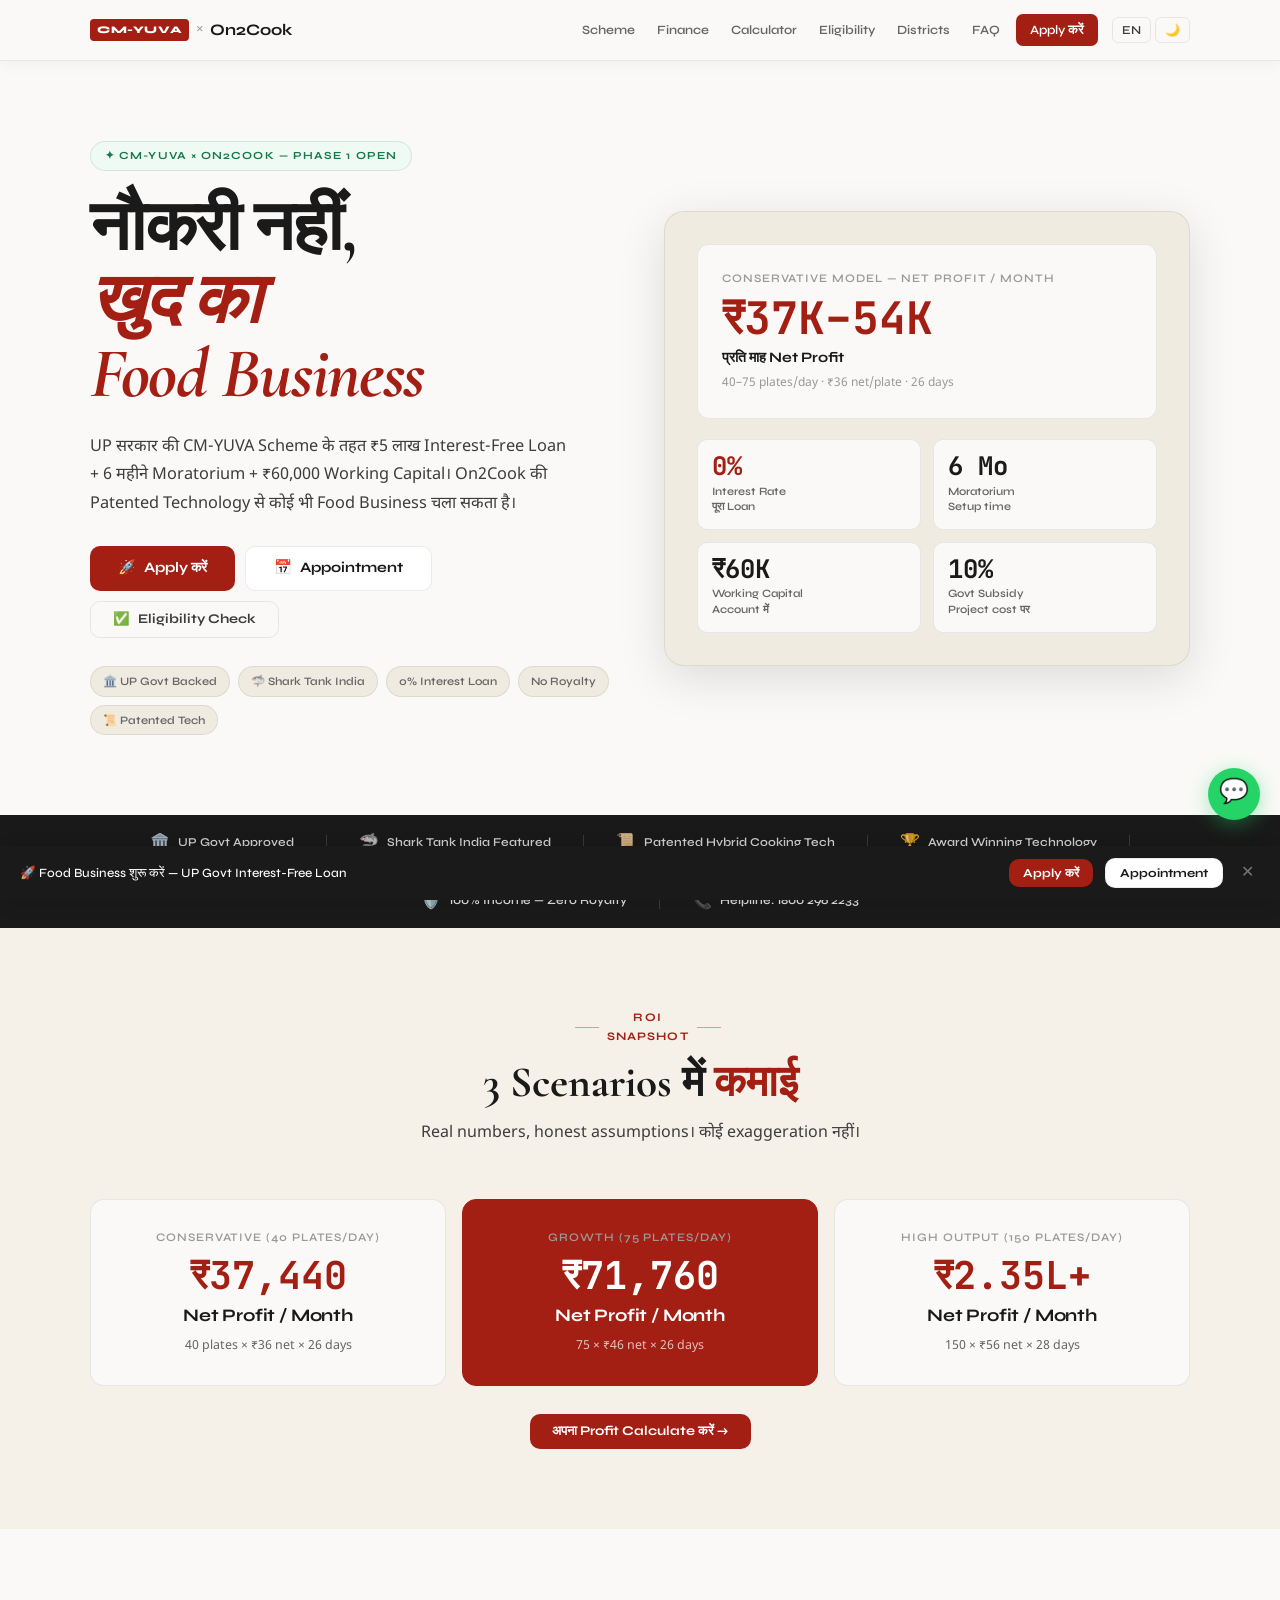
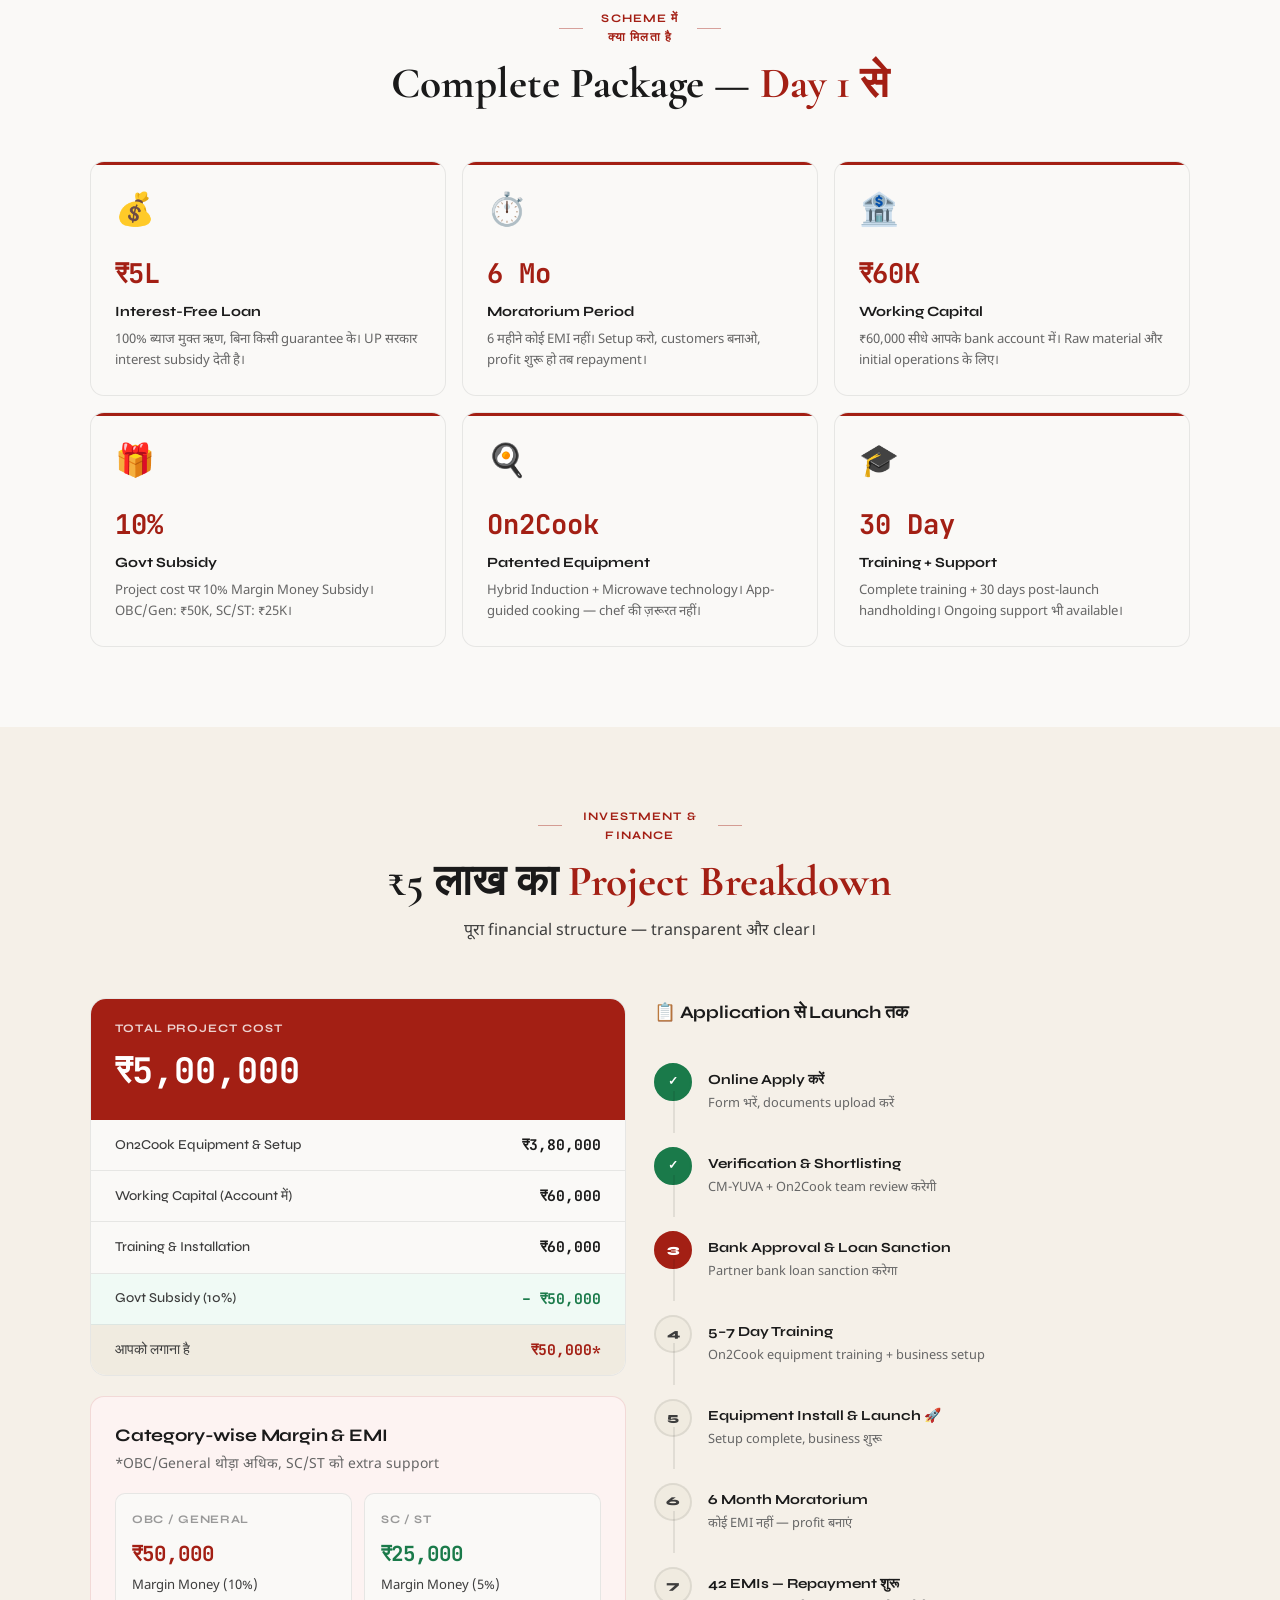
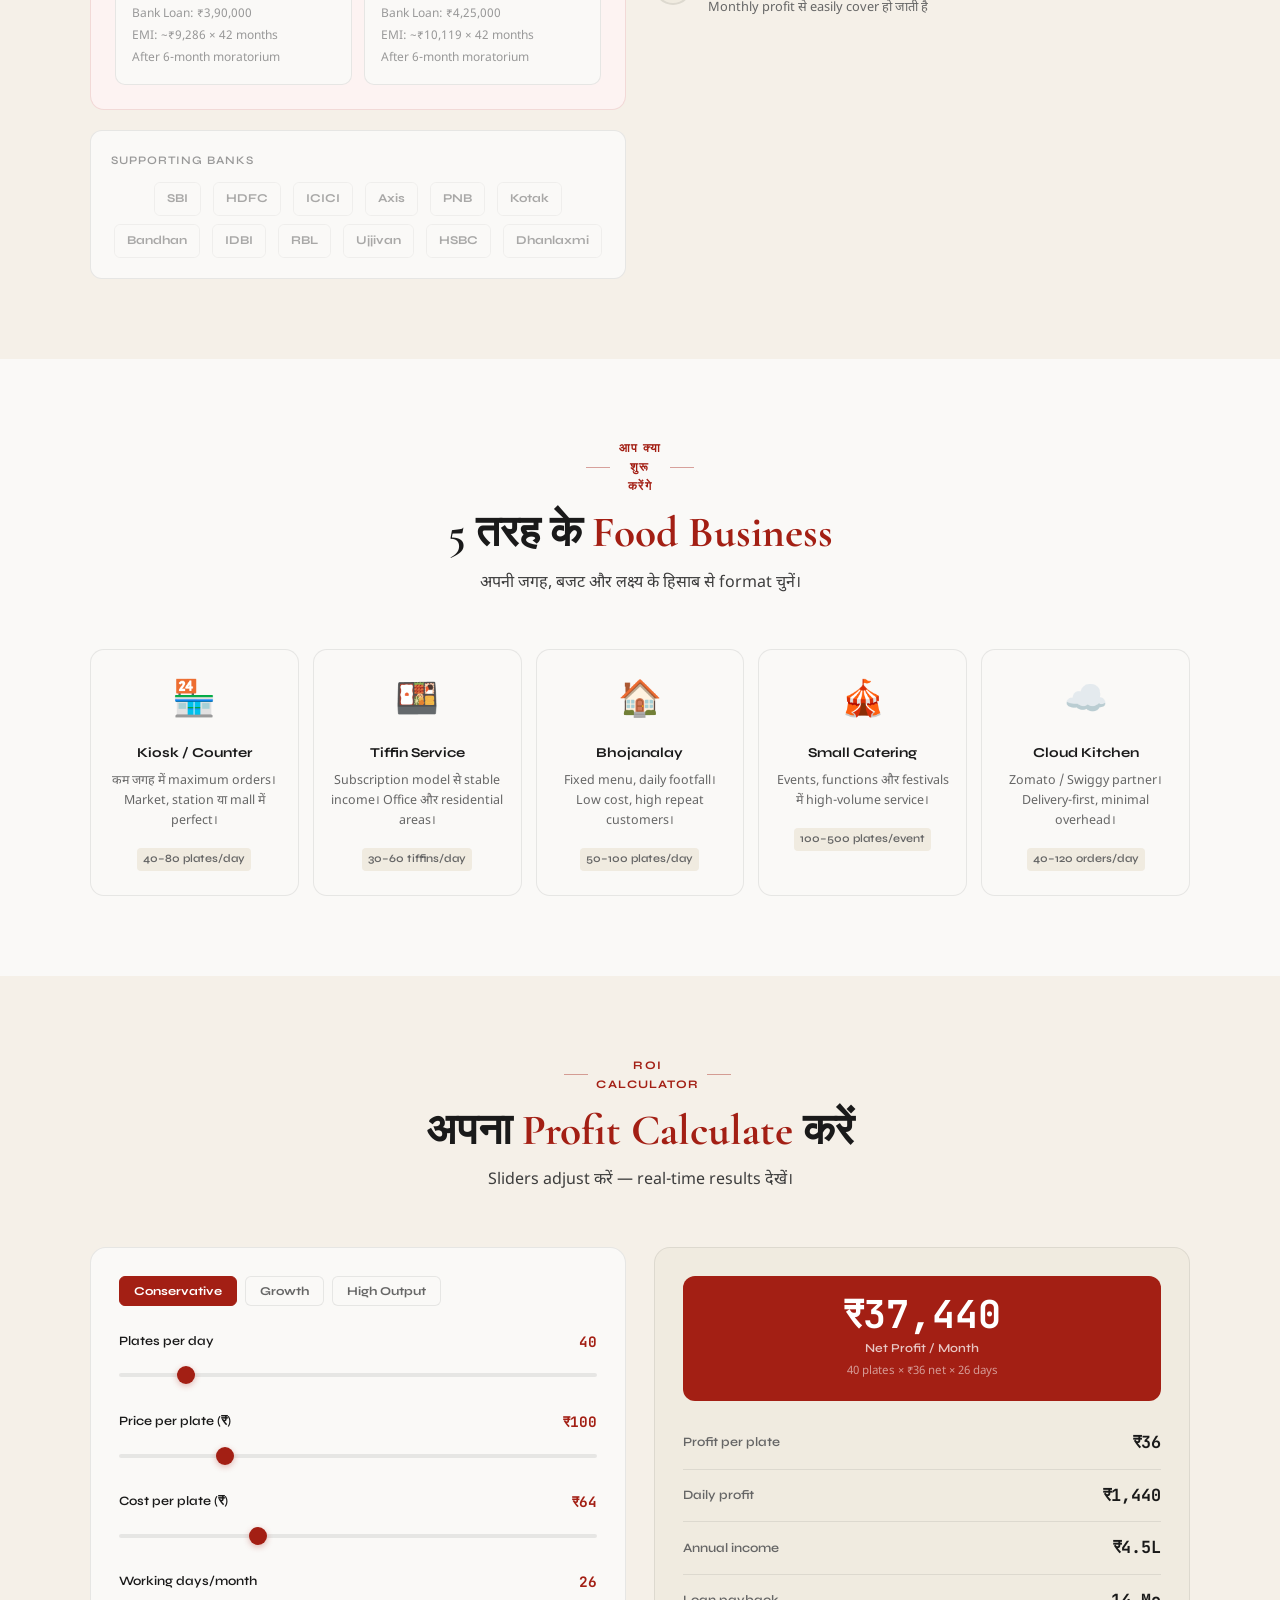
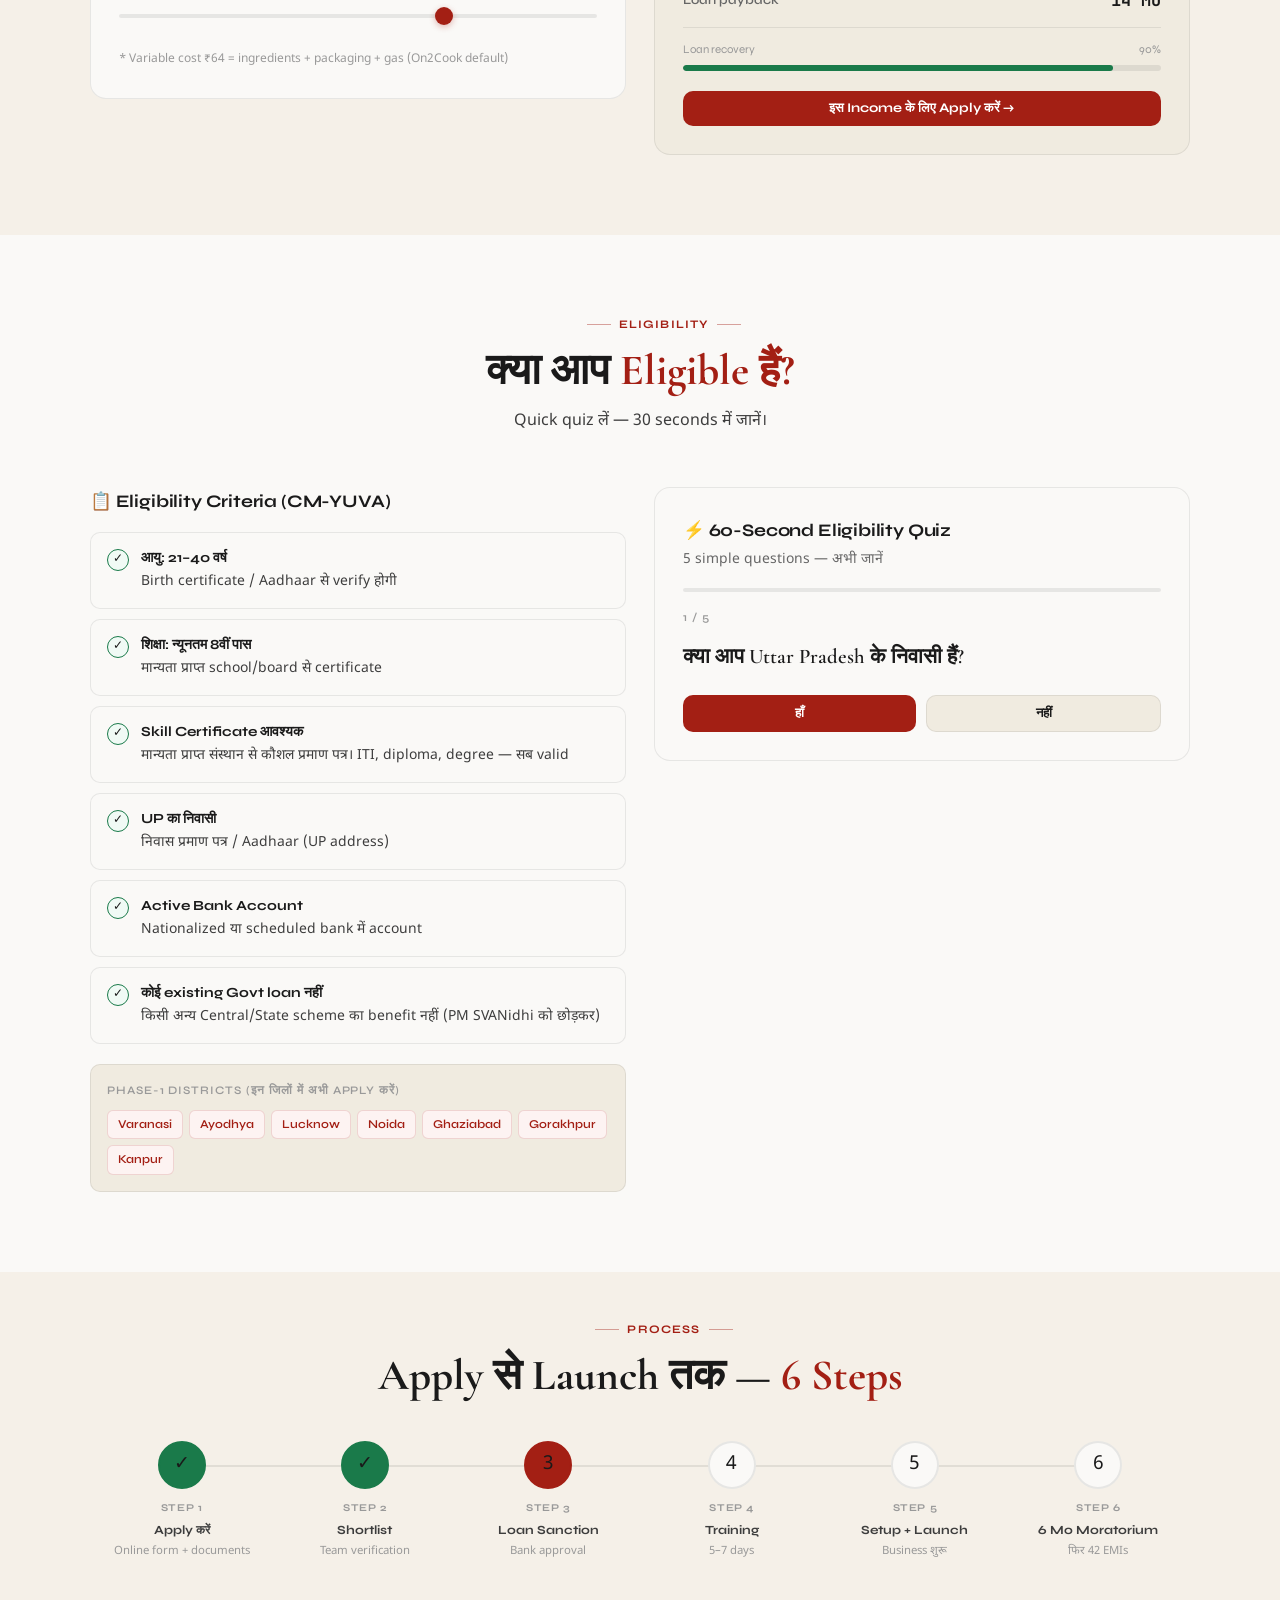
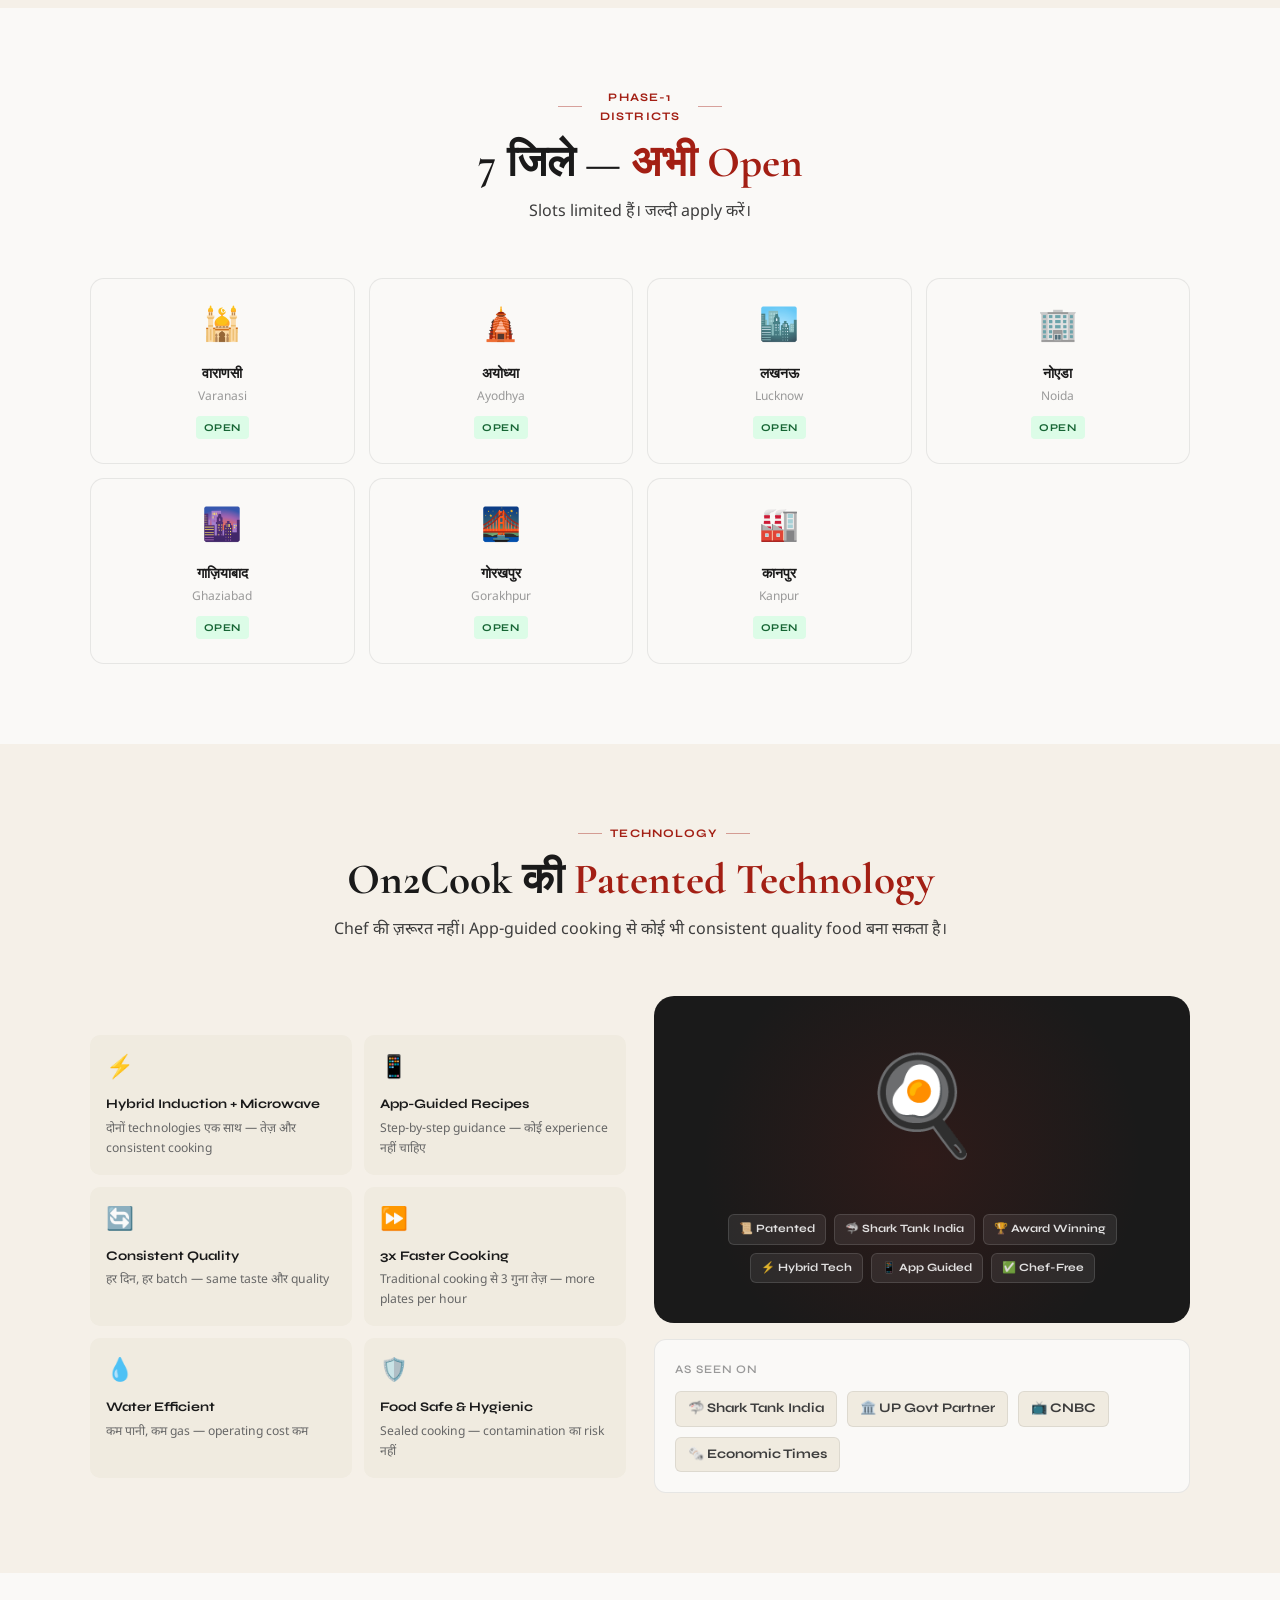
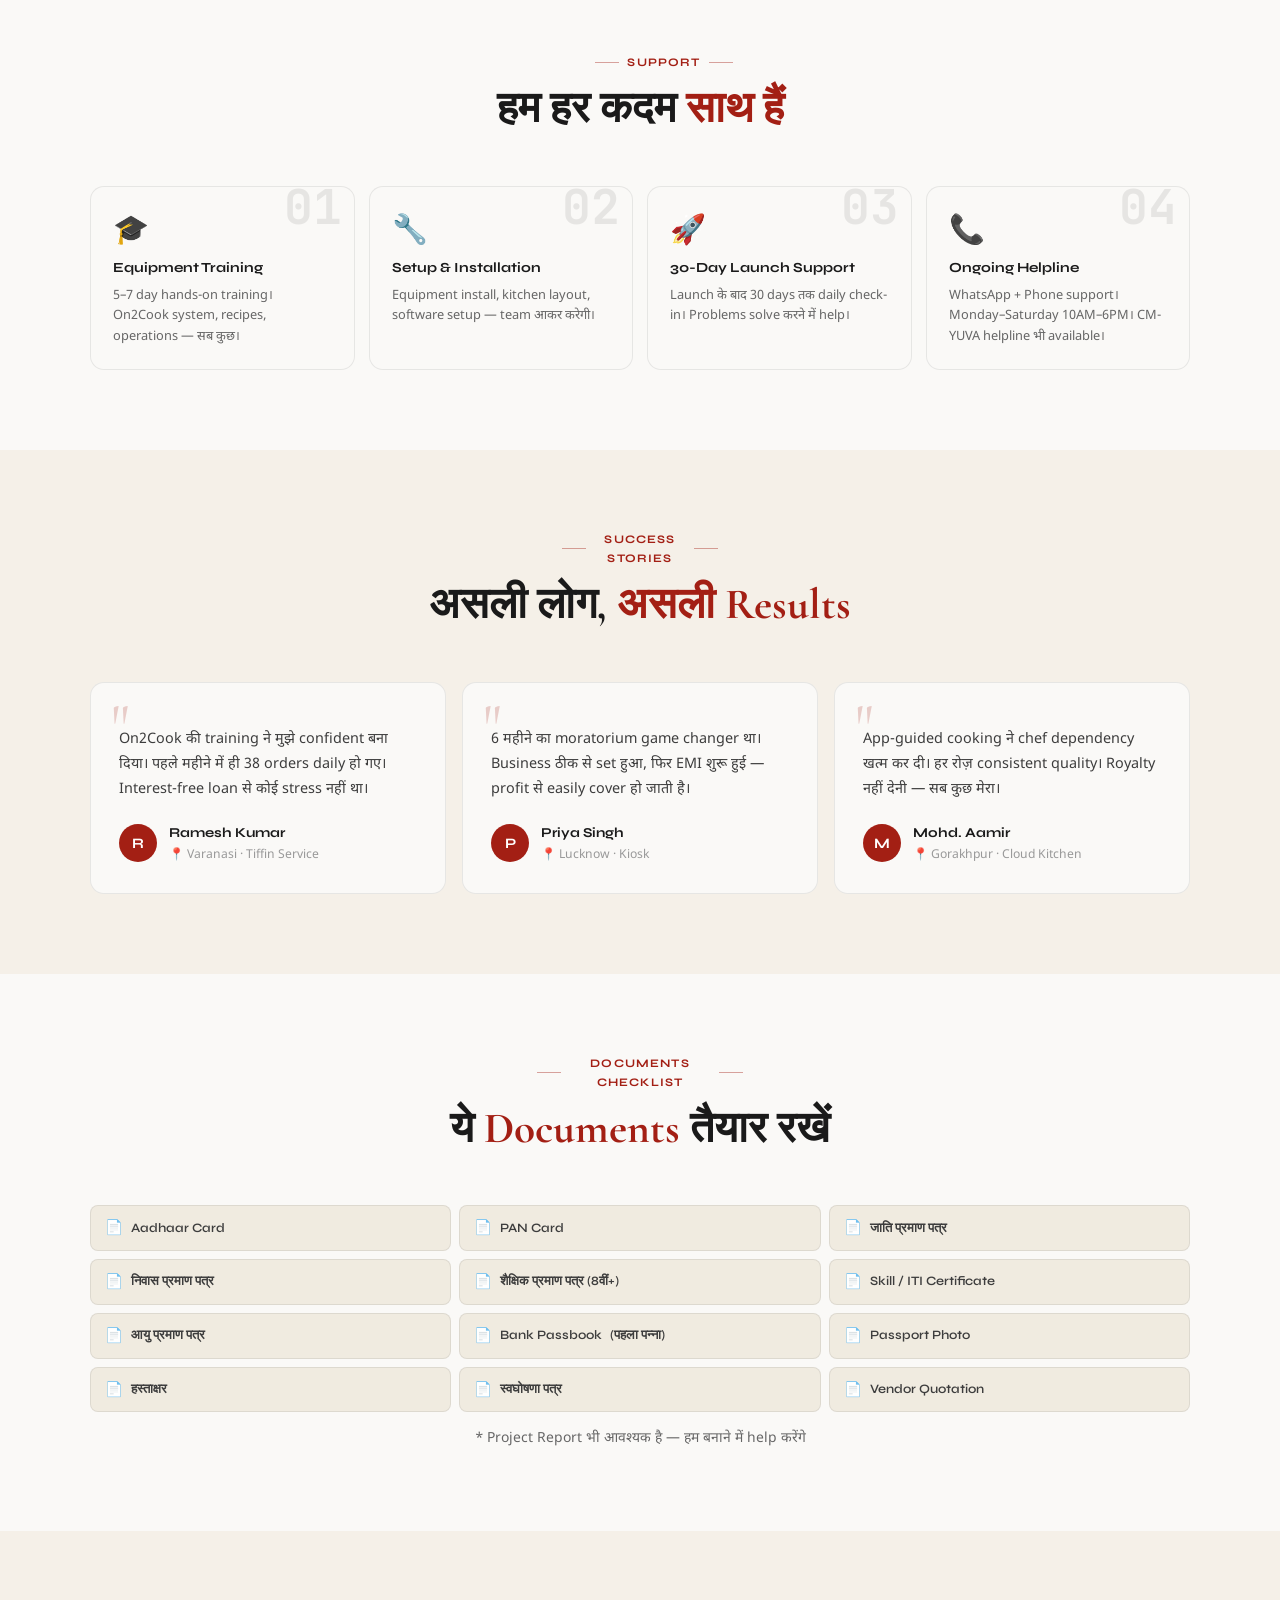
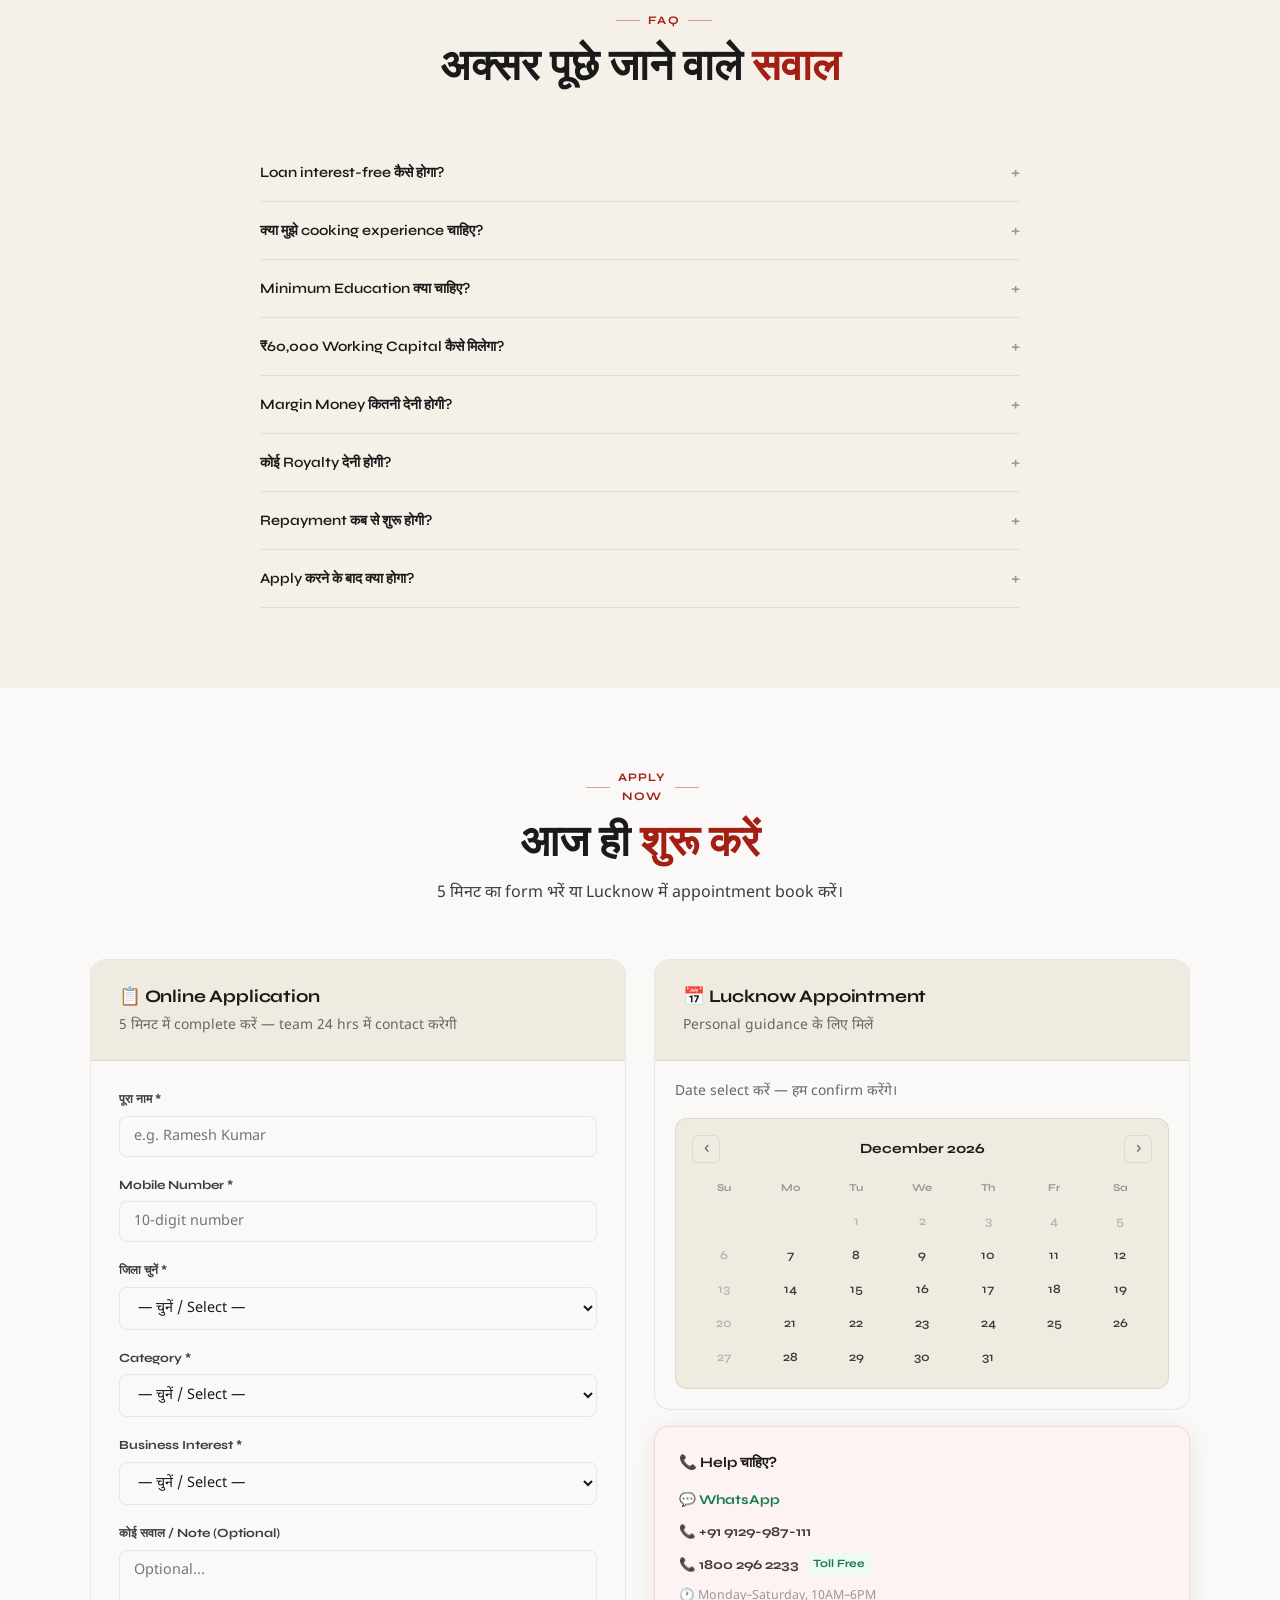
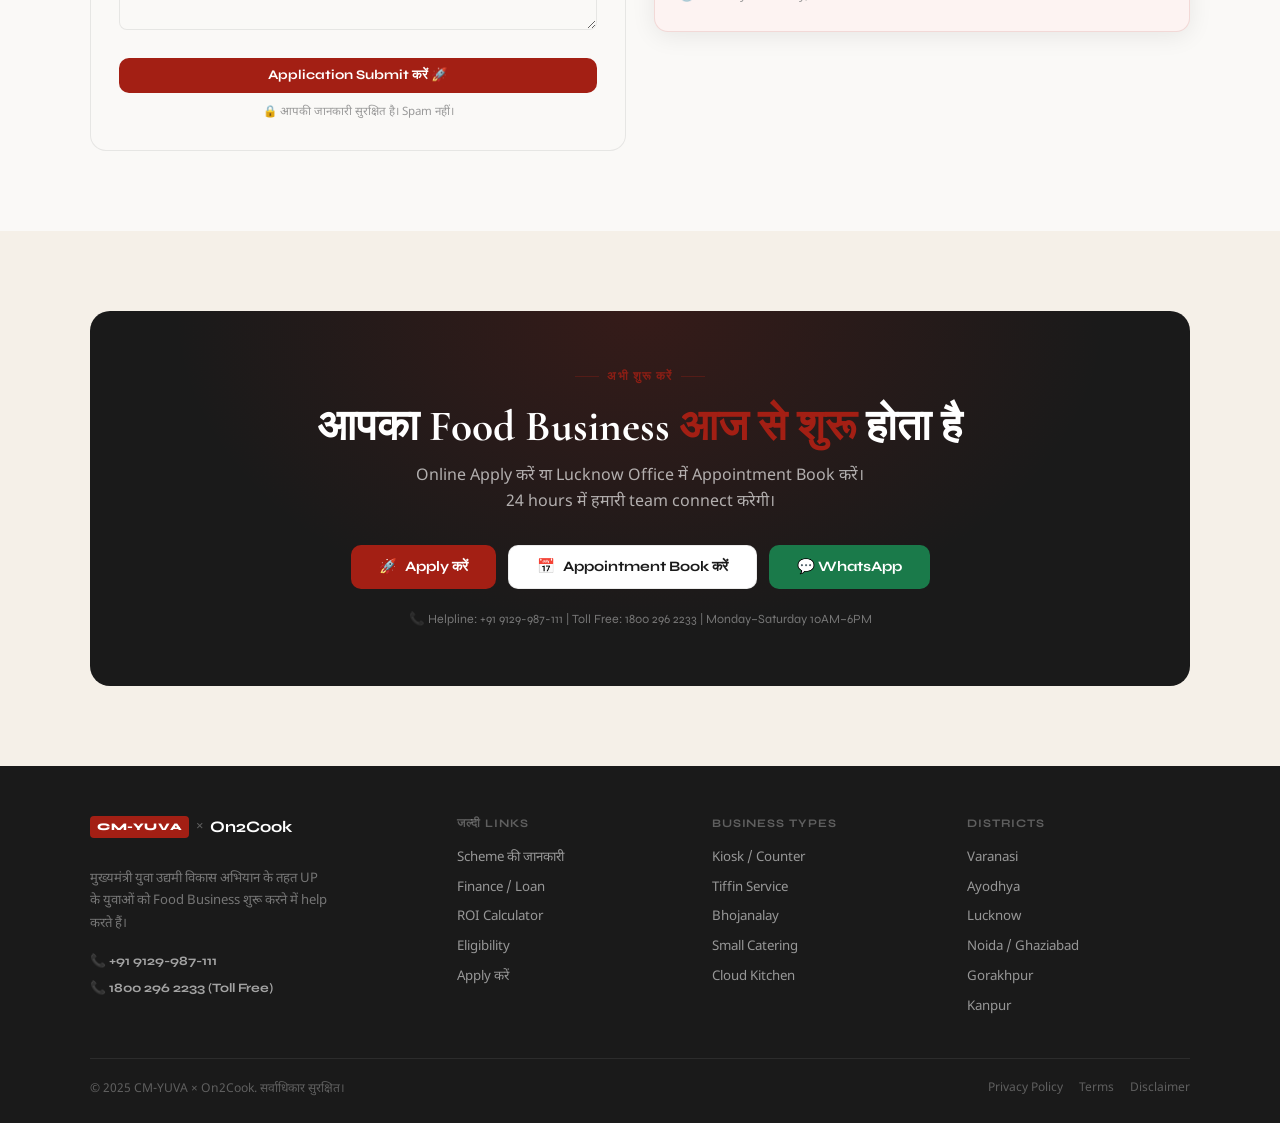
==== index.html @ 2e64c397 "Version 1" ====
<!DOCTYPE html>
<html lang="hi" data-theme="light" data-lang="hi">
<head>
<meta charset="UTF-8">
<meta name="viewport" content="width=device-width, initial-scale=1.0">
<meta name="description" content="CM-YUVA × On2Cook — UP सरकार की scheme के तहत Interest-Free Loan से Food Business शुरू करें। ₹5L setup, 6 महीने moratorium, ₹60,000 Working Capital।">
<meta property="og:title" content="CM-YUVA × On2Cook | अपना Food Business शुरू करें">
<title>CM-YUVA × On2Cook | अपना Food Business शुरू करें</title>
<link rel="icon" href="data:image/svg+xml,<svg xmlns='http://www.w3.org/2000/svg' viewBox='0 0 100 100'><text y='.9em' font-size='90'>🍽️</text></svg>">
<link rel="preconnect" href="https://fonts.googleapis.com">
<link rel="preconnect" href="https://fonts.gstatic.com" crossorigin>
<link href="https://fonts.googleapis.com/css2?family=Cormorant+Garamond:ital,wght@0,400;0,600;0,700;1,400&family=Syne:wght@400;600;700;800&family=Noto+Sans+Devanagari:wght@300;400;500;600;700&family=JetBrains+Mono:wght@400;700&display=swap" rel="stylesheet">
<style>
/* ── RESET & TOKENS ──────────────────────────────────── */
*,*::before,*::after{box-sizing:border-box;margin:0;padding:0}
html{scroll-behavior:smooth;font-size:16px}
:root{
  --red:#a31f14;--red-d:#7d1810;--red-t:#fdf3f2;
  --bg:#faf9f7;--surf:#f0ebe0;--cream:#f5f0e8;
  --ink90:#1a1a1a;--ink70:#3d3d3d;--ink50:#666;--ink30:#999;
  --rule:rgba(0,0,0,.08);--green:#1a7a4a;--green-t:#f0faf5;
  --gold:#b8860b;
  --fd:'Cormorant Garamond',serif;
  --fu:'Syne',sans-serif;
  --fb:'Noto Sans Devanagari',sans-serif;
  --fm:'JetBrains Mono',monospace;
  --wrap:1140px;--r:10px;
  --sh:0 4px 24px rgba(0,0,0,.08);
  --sh-lg:0 12px 48px rgba(0,0,0,.12);
}
[data-theme="dark"]{
  --bg:#111;--surf:#1c1c1c;--cream:#1a1918;
  --ink90:#f0ede8;--ink70:#c8c4bc;--ink50:#888;--ink30:#444;
  --rule:rgba(255,255,255,.08);--red-t:#200c0a;
}
body{font-family:var(--fb);background:var(--bg);color:var(--ink90);line-height:1.65;transition:background .25s,color .25s}
img{max-width:100%}
a{color:inherit;text-decoration:none}
button{cursor:pointer;font-family:inherit}

/* ── BILINGUAL ───────────────────────────────────────── */
[data-lang="hi"] .en{display:none!important}
[data-lang="en"] .hi{display:none!important}

/* ── LAYOUT ──────────────────────────────────────────── */
.wrap{max-width:var(--wrap);margin:0 auto;padding:0 20px}
.section{padding:80px 0}
.section-sm{padding:48px 0}
.section-intro{text-align:center;max-width:640px;margin:0 auto 52px;display:flex;flex-direction:column;align-items:center;gap:12px}

/* ── TYPOGRAPHY ──────────────────────────────────────── */
.t-display{font-family:var(--fd);font-size:clamp(2.6rem,6vw,5rem);line-height:1.05;font-weight:700;letter-spacing:-.02em}
.t-h1{font-family:var(--fd);font-size:clamp(2rem,4vw,3.4rem);line-height:1.1;font-weight:700}
.t-h2{font-family:var(--fd);font-size:clamp(1.7rem,3.5vw,2.7rem);line-height:1.15;font-weight:700}
.t-h3{font-family:var(--fu);font-size:1.1rem;font-weight:700;letter-spacing:-.01em}
.t-body{font-size:1rem;color:var(--ink70);line-height:1.7}
.t-small{font-size:.87rem;color:var(--ink50)}
.t-micro{font-family:var(--fu);font-size:.72rem;font-weight:600;letter-spacing:.08em;text-transform:uppercase;color:var(--ink30)}
.accent{color:var(--red)}
.eyebrow{font-family:var(--fu);font-size:.72rem;font-weight:700;letter-spacing:.1em;text-transform:uppercase;color:var(--red);display:flex;align-items:center;gap:8px}
.eyebrow::before,.eyebrow::after{content:'';flex:0 0 24px;height:1px;background:currentColor;opacity:.4}

/* ── BUTTONS ─────────────────────────────────────────── */
.btn{display:inline-flex;align-items:center;gap:8px;padding:11px 22px;border-radius:var(--r);font-family:var(--fu);font-size:.83rem;font-weight:700;border:none;transition:all .18s;white-space:nowrap;cursor:pointer;line-height:1}
.btn-primary{background:var(--red);color:#fff}
.btn-primary:hover{background:var(--red-d);transform:translateY(-1px);box-shadow:0 6px 20px rgba(163,31,20,.3)}
.btn-secondary{background:var(--surf);color:var(--ink90);border:1px solid var(--rule)}
.btn-secondary:hover{background:var(--cream);border-color:var(--ink30)}
.btn-ghost{background:transparent;color:var(--ink70);border:1px solid var(--rule)}
.btn-ghost:hover{background:var(--surf)}
.btn-white{background:#fff;color:var(--ink90);border:1px solid var(--rule)}
.btn-white:hover{background:var(--surf)}
.btn-green{background:var(--green);color:#fff}
.btn-green:hover{opacity:.9}
.btn-lg{padding:14px 28px;font-size:.9rem}
.btn-sm{padding:8px 14px;font-size:.76rem}
.spinner{width:16px;height:16px;border:2px solid rgba(255,255,255,.3);border-top-color:#fff;border-radius:50%;animation:spin .7s linear infinite;display:inline-block}
@keyframes spin{to{transform:rotate(360deg)}}

/* ── CARDS ───────────────────────────────────────────── */
.card{background:var(--bg);border:1px solid var(--rule);border-radius:14px;padding:24px;box-shadow:var(--sh)}
.card-sm{padding:16px 20px}

/* ── BADGE ───────────────────────────────────────────── */
.badge{font-family:var(--fu);font-size:.65rem;font-weight:700;letter-spacing:.06em;padding:3px 8px;border-radius:4px;text-transform:uppercase}
.badge-green{background:#dcfce7;color:#166534}
.badge-red{background:#fee2e2;color:#991b1b}
.badge-gold{background:#fef9c3;color:#854d0e}

/* ── REVEAL ANIMATIONS ───────────────────────────────── */
.reveal{opacity:0;transform:translateY(22px);transition:opacity .55s,transform .55s}
.reveal.in{opacity:1;transform:none}
.anim-up{animation:animUp .7s ease forwards}
.d2{animation-delay:.15s}
@keyframes animUp{from{opacity:0;transform:translateY(30px)}to{opacity:1;transform:none}}

/* ── NAV ─────────────────────────────────────────────── */
.navbar{position:sticky;top:0;z-index:200;background:var(--bg);border-bottom:1px solid var(--rule);box-shadow:0 1px 16px rgba(0,0,0,.06);transition:background .25s}
.nav-inner{display:flex;align-items:center;height:60px;gap:6px}
.nav-logo{display:flex;align-items:center;gap:7px;flex-shrink:0;text-decoration:none}
.logo-badge{background:var(--red);color:#fff;font-size:.63rem;font-weight:800;letter-spacing:.06em;padding:3px 7px;border-radius:4px;font-family:var(--fu)}
.logo-x{color:var(--ink30);font-size:.85rem}
.logo-brand{font-size:1rem;font-weight:700;color:var(--ink90);font-family:var(--fu)}
.nav-links{display:flex;align-items:center;gap:2px;margin-left:auto}
.nav-link{padding:6px 10px;border-radius:7px;font-size:.79rem;font-weight:600;color:var(--ink50);text-decoration:none;transition:all .15s;font-family:var(--fu);white-space:nowrap}
.nav-link:hover,.nav-link.active{background:var(--surf);color:var(--ink90)}
.nav-link.nav-cta{background:var(--red);color:#fff!important;padding:6px 14px;margin-left:4px}
.nav-link.nav-cta:hover{background:var(--red-d)}
.nav-controls{display:flex;align-items:center;gap:4px;margin-left:8px}
.nav-icon-btn{background:none;border:1px solid var(--rule);border-radius:6px;padding:5px 9px;font-size:.76rem;font-weight:600;color:var(--ink70);cursor:pointer;font-family:var(--fu);transition:all .15s}
.nav-icon-btn:hover{background:var(--surf)}
.nav-ham{display:none;flex-direction:column;justify-content:center;gap:5px;width:36px;height:36px;padding:6px;background:none;border:1px solid var(--rule);border-radius:6px}
.nav-ham span{display:block;height:2px;background:var(--ink70);border-radius:2px;transition:all .22s;transform-origin:center}
.nav-ham.open span:nth-child(1){transform:translateY(7px) rotate(45deg)}
.nav-ham.open span:nth-child(2){opacity:0;width:0}
.nav-ham.open span:nth-child(3){transform:translateY(-7px) rotate(-45deg)}
.mob-menu{display:none;overflow:hidden;max-height:0;transition:max-height .32s cubic-bezier(.4,0,.2,1);border-top:1px solid var(--rule);background:var(--bg)}
.mob-menu.open{max-height:700px}
.mob-inner{padding:10px 16px 20px;display:flex;flex-direction:column;gap:2px}
.mob-link{display:block;padding:11px 12px;border-radius:8px;font-size:.88rem;font-weight:600;color:var(--ink70);text-decoration:none;font-family:var(--fu);transition:all .15s}
.mob-link:hover,.mob-link.active{background:var(--surf);color:var(--ink90)}
.mob-link.nav-cta{background:var(--red);color:#fff!important;font-weight:700;text-align:center;margin-top:6px;border-radius:8px}
.mob-divider{height:1px;background:var(--rule);margin:10px 0}
.mob-meta{display:flex;gap:8px}
.mob-meta-btn{flex:1;padding:9px 8px;border:1px solid var(--rule);border-radius:8px;font-size:.76rem;font-weight:600;color:var(--ink60);background:none;cursor:pointer;font-family:var(--fu);transition:all .15s}
.mob-meta-btn:hover{background:var(--surf)}

/* ── HERO ─────────────────────────────────────────────── */
.hero-wrap{display:grid;grid-template-columns:1fr 1fr;gap:48px;align-items:center;padding:80px 0;max-width:var(--wrap);margin:0 auto;padding-left:20px;padding-right:20px}
.hero-live{font-family:var(--fu);font-size:.68rem;font-weight:700;letter-spacing:.1em;text-transform:uppercase;color:var(--green);background:var(--green-t);border:1px solid rgba(26,122,74,.15);border-radius:20px;padding:5px 14px;display:inline-block;margin-bottom:20px}
.hero-h{font-family:var(--fd);font-size:clamp(2.8rem,5.5vw,5rem);line-height:1.04;font-weight:700;letter-spacing:-.02em;margin-bottom:22px}
.hero-h em{font-style:italic;color:var(--red)}
.hero-p{font-size:1.02rem;color:var(--ink70);max-width:480px;margin-bottom:28px;line-height:1.75}
.hero-btns{display:flex;flex-wrap:wrap;gap:10px;margin-bottom:28px}
.hero-proofs{display:flex;flex-wrap:wrap;gap:8px}
.hero-proof-pill{font-family:var(--fu);font-size:.71rem;font-weight:600;color:var(--ink50);background:var(--surf);border:1px solid var(--rule);border-radius:20px;padding:5px 12px}
.stats-panel{background:var(--surf);border:1px solid var(--rule);border-radius:20px;padding:32px;box-shadow:var(--sh-lg)}
.stat-hero-main{background:var(--bg);border-radius:12px;padding:24px;margin-bottom:20px;border:1px solid var(--rule)}
.stat-big-num{font-family:var(--fm);font-size:2.8rem;font-weight:700;color:var(--red);line-height:1;margin-bottom:6px}
.stat-big-lbl{font-family:var(--fu);font-size:.9rem;font-weight:700;color:var(--ink90)}
.stat-big-sub{font-size:.75rem;color:var(--ink30);margin-top:4px}
.stats-mini-grid{display:grid;grid-template-columns:1fr 1fr;gap:12px}
.stat-mini{background:var(--bg);border:1px solid var(--rule);border-radius:10px;padding:14px}
.stat-mini-num{font-family:var(--fm);font-size:1.6rem;font-weight:700;color:var(--ink90);line-height:1;margin-bottom:4px}
.stat-mini-num.accent{color:var(--red)}
.stat-mini-lbl{font-family:var(--fu);font-size:.7rem;font-weight:600;color:var(--ink50);line-height:1.4}

/* ── PROOF BAR ───────────────────────────────────────── */
.proof-bar{background:var(--ink90);padding:14px 0;overflow:hidden}
.proof-bar-inner{display:flex;align-items:center;gap:32px;max-width:var(--wrap);margin:0 auto;padding:0 20px;flex-wrap:wrap;justify-content:center}
.proof-item{display:flex;align-items:center;gap:8px;font-family:var(--fu);font-size:.75rem;font-weight:600;color:rgba(255,255,255,.85);white-space:nowrap}
.proof-icon{font-size:1rem}
.proof-sep{width:1px;height:16px;background:rgba(255,255,255,.15)}

/* ── ROI SNAPSHOT ────────────────────────────────────── */
.roi-grid{display:grid;grid-template-columns:repeat(3,1fr);gap:16px}
.roi-col{background:var(--bg);border:1px solid var(--rule);border-radius:14px;padding:28px;text-align:center}
.roi-col.featured{background:var(--red);border-color:var(--red);color:#fff}
.roi-col.featured .roi-num,.roi-col.featured .t-h3{color:#fff}
.roi-col.featured .roi-sub{color:rgba(255,255,255,.7)}
.roi-num{font-family:var(--fm);font-size:2.4rem;font-weight:700;color:var(--ink90);margin:10px 0 6px;line-height:1}
.roi-num.accent{color:var(--red)}
.roi-sub{font-size:.78rem;color:var(--ink50);margin-top:6px}

/* ── WHAT YOU GET ────────────────────────────────────── */
.gets-grid{display:grid;grid-template-columns:repeat(3,1fr);gap:16px}
.get-card{background:var(--bg);border:1px solid var(--rule);border-radius:14px;padding:24px;position:relative;overflow:hidden}
.get-card::before{content:'';position:absolute;top:0;left:0;right:0;height:3px;background:var(--red)}
.get-icon{font-size:2rem;margin-bottom:12px;display:block}
.get-num{font-family:var(--fm);font-size:1.7rem;font-weight:700;color:var(--red);margin-bottom:4px}
.get-title{font-family:var(--fu);font-size:.88rem;font-weight:700;color:var(--ink90);margin-bottom:6px}
.get-desc{font-size:.82rem;color:var(--ink50);line-height:1.6}

/* ── FINANCE ─────────────────────────────────────────── */
.finance-grid{display:grid;grid-template-columns:1fr 1fr;gap:28px;align-items:start}
.finance-breakdown{background:var(--bg);border:1px solid var(--rule);border-radius:16px;overflow:hidden}
.fb-head{background:var(--red);color:#fff;padding:20px 24px}
.fb-head-title{font-family:var(--fu);font-size:.72rem;font-weight:700;letter-spacing:.08em;text-transform:uppercase;opacity:.8;margin-bottom:4px}
.fb-head-num{font-family:var(--fm);font-size:2.2rem;font-weight:700}
.fb-row{display:flex;align-items:center;justify-content:space-between;padding:13px 24px;border-bottom:1px solid var(--rule);gap:12px}
.fb-row:last-child{border-bottom:none}
.fb-row.highlight{background:var(--green-t)}
.fb-row.total{background:var(--surf);font-weight:700}
.fb-label{font-size:.85rem;color:var(--ink70);font-family:var(--fu);font-weight:500}
.fb-val{font-family:var(--fm);font-size:.92rem;font-weight:700;color:var(--ink90)}
.fb-val.green{color:var(--green)}
.fb-val.red{color:var(--red)}
.loan-cards{display:flex;flex-direction:column;gap:14px}
.loan-card{background:var(--bg);border:1px solid var(--rule);border-radius:12px;padding:20px}
.loan-card-title{font-family:var(--fu);font-size:.76rem;font-weight:700;letter-spacing:.06em;text-transform:uppercase;color:var(--ink30);margin-bottom:12px}
.loan-row{display:flex;justify-content:space-between;align-items:center;padding:8px 0;border-bottom:1px solid var(--rule);font-size:.85rem}
.loan-row:last-child{border-bottom:none}
.loan-row span:last-child{font-family:var(--fm);font-weight:700}
.timeline-steps{display:flex;flex-direction:column;gap:0}
.tl-step{display:flex;gap:16px;padding:16px 0;position:relative}
.tl-step:not(:last-child)::before{content:'';position:absolute;left:19px;top:44px;bottom:-2px;width:2px;background:var(--rule)}
.tl-dot{width:38px;height:38px;border-radius:50%;background:var(--surf);border:2px solid var(--rule);display:flex;align-items:center;justify-content:center;font-family:var(--fu);font-size:.75rem;font-weight:800;color:var(--ink70);flex-shrink:0}
.tl-dot.active{background:var(--red);border-color:var(--red);color:#fff}
.tl-dot.done{background:var(--green);border-color:var(--green);color:#fff}
.tl-body{padding-top:6px}
.tl-title{font-family:var(--fu);font-size:.87rem;font-weight:700;color:var(--ink90);margin-bottom:2px}
.tl-desc{font-size:.8rem;color:var(--ink50)}

/* ── EMI ESTIMATOR ───────────────────────────────────── */
.emi-box{background:var(--red-t);border:1px solid rgba(163,31,20,.12);border-radius:14px;padding:24px}
.emi-cats{display:grid;grid-template-columns:1fr 1fr;gap:12px;margin-top:16px}
.emi-cat{background:var(--bg);border:1px solid var(--rule);border-radius:10px;padding:16px}
.emi-cat-title{font-family:var(--fu);font-size:.72rem;font-weight:700;text-transform:uppercase;letter-spacing:.06em;color:var(--ink30);margin-bottom:8px}
.emi-cat-margin{font-family:var(--fm);font-size:1.3rem;font-weight:700;color:var(--red)}
.emi-cat-emi{font-size:.82rem;color:var(--ink70);margin-top:4px}
.emi-cat-note{font-size:.75rem;color:var(--ink30);margin-top:2px}

/* ── BUSINESS TYPES ──────────────────────────────────── */
.biz-grid{display:grid;grid-template-columns:repeat(5,1fr);gap:14px}
.biz-card{background:var(--bg);border:1px solid var(--rule);border-radius:14px;padding:22px 16px;text-align:center;transition:all .2s;cursor:pointer;display:block}
.biz-card:hover{border-color:var(--red);transform:translateY(-4px);box-shadow:0 12px 32px rgba(163,31,20,.12)}
.biz-icon{font-size:2.2rem;display:block;margin-bottom:12px}
.biz-name{font-family:var(--fu);font-size:.85rem;font-weight:700;color:var(--ink90);margin-bottom:8px}
.biz-desc{font-size:.78rem;color:var(--ink50);line-height:1.6;margin-bottom:10px}
.biz-cta{font-family:var(--fu);font-size:.73rem;font-weight:700;color:var(--red)}
.biz-tag{font-size:.7rem;font-family:var(--fu);font-weight:600;background:var(--surf);border-radius:4px;padding:2px 6px;color:var(--ink50);margin-top:6px;display:inline-block}

/* ── CALCULATOR ──────────────────────────────────────── */
.calc-wrap{display:grid;grid-template-columns:1fr 1fr;gap:28px;align-items:start}
.calc-inputs{background:var(--bg);border:1px solid var(--rule);border-radius:16px;padding:28px}
.calc-results{background:var(--surf);border:1px solid var(--rule);border-radius:16px;padding:28px;position:sticky;top:80px}
.calc-tabs{display:flex;gap:8px;margin-bottom:24px;flex-wrap:wrap}
.calc-tab{font-family:var(--fu);font-size:.75rem;font-weight:700;padding:7px 14px;border-radius:6px;border:1px solid var(--rule);background:var(--bg);color:var(--ink50);cursor:pointer;transition:all .15s}
.calc-tab.on{background:var(--red);border-color:var(--red);color:#fff}
.slider-group{margin-bottom:22px}
.slider-label{display:flex;justify-content:space-between;align-items:center;margin-bottom:8px;font-family:var(--fu);font-size:.8rem;font-weight:600}
.slider-val{font-family:var(--fm);font-weight:700;color:var(--red);font-size:.9rem}
input[type=range]{width:100%;height:4px;border-radius:4px;background:var(--rule);appearance:none;cursor:pointer}
input[type=range]::-webkit-slider-thumb{appearance:none;width:18px;height:18px;border-radius:50%;background:var(--red);box-shadow:0 2px 6px rgba(163,31,20,.3)}
.result-row{display:flex;justify-content:space-between;align-items:center;padding:12px 0;border-bottom:1px solid var(--rule)}
.result-row:last-child{border-bottom:none}
.result-label{font-family:var(--fu);font-size:.8rem;font-weight:600;color:var(--ink50)}
.result-val{font-family:var(--fm);font-size:1.05rem;font-weight:700;color:var(--ink90)}
.result-main{background:var(--red);border-radius:12px;padding:20px;text-align:center;margin-bottom:16px}
.result-main-val{font-family:var(--fm);font-size:2.4rem;font-weight:700;color:#fff;line-height:1}
.result-main-lbl{font-family:var(--fu);font-size:.76rem;font-weight:600;color:rgba(255,255,255,.75);margin-top:4px}
.result-sub{font-size:.72rem;color:rgba(255,255,255,.55);margin-top:4px}
.payback-bar{background:var(--rule);border-radius:4px;height:6px;margin-top:6px;overflow:hidden}
.payback-fill{height:100%;background:var(--green);border-radius:4px;transition:width .4s}

/* ── ELIGIBILITY / QUIZ ──────────────────────────────── */
.elig-grid{display:grid;grid-template-columns:1fr 1fr;gap:28px;align-items:start}
.elig-list{display:flex;flex-direction:column;gap:10px}
.elig-item{display:flex;align-items:flex-start;gap:12px;padding:14px 16px;background:var(--bg);border:1px solid var(--rule);border-radius:10px}
.elig-check{width:22px;height:22px;border-radius:50%;background:var(--green-t);border:1.5px solid var(--green);display:flex;align-items:center;justify-content:center;font-size:.75rem;flex-shrink:0;margin-top:2px}
.elig-text{font-size:.87rem;color:var(--ink70)}
.elig-text strong{color:var(--ink90);font-family:var(--fu)}
.quiz-box{background:var(--bg);border:1px solid var(--rule);border-radius:16px;padding:28px}
.quiz-progress{background:var(--rule);border-radius:4px;height:4px;margin-bottom:16px;overflow:hidden}
.quiz-bar{height:100%;background:var(--red);border-radius:4px;transition:width .35s}
.quiz-q{font-family:var(--fd);font-size:1.3rem;font-weight:600;line-height:1.35;margin:16px 0 24px}
.quiz-btns{display:flex;gap:10px}
.quiz-result-icon{font-size:3rem;text-align:center;margin-bottom:12px}
.quiz-result-title{font-family:var(--fd);font-size:1.6rem;font-weight:700;text-align:center}

/* ── DISTRICTS ───────────────────────────────────────── */
.dist-grid{display:grid;grid-template-columns:repeat(4,1fr);gap:14px}
.dist-card{background:var(--bg);border:1px solid var(--rule);border-radius:14px;padding:22px 16px;text-align:center;transition:all .2s;cursor:pointer;display:block}
.dist-card:hover{border-color:var(--red);transform:translateY(-3px);box-shadow:var(--sh-lg)}
.dist-icon{font-size:2rem;margin-bottom:8px;display:block}
.dist-name{font-family:var(--fu);font-size:.9rem;font-weight:700;color:var(--ink90)}
.dist-sub{font-size:.75rem;color:var(--ink30);margin-top:2px}
.dist-card .badge{margin-top:8px;display:inline-block}

/* ── STORIES ─────────────────────────────────────────── */
.stories-grid{display:grid;grid-template-columns:repeat(3,1fr);gap:16px}
.story-card{background:var(--bg);border:1px solid var(--rule);border-radius:14px;padding:28px;position:relative}
.story-q{font-family:var(--fd);font-size:4rem;color:var(--red);opacity:.2;position:absolute;top:12px;left:20px;line-height:1}
.story-text{font-size:.9rem;color:var(--ink70);line-height:1.75;margin-bottom:20px;position:relative;z-index:1;padding-top:16px}
.story-footer{display:flex;align-items:center;gap:12px}
.story-av{width:38px;height:38px;border-radius:50%;background:var(--red);color:#fff;display:flex;align-items:center;justify-content:center;font-family:var(--fu);font-size:.9rem;font-weight:700;flex-shrink:0}
.story-name{font-family:var(--fu);font-size:.85rem;font-weight:700}
.story-loc{font-size:.76rem;color:var(--ink30)}

/* ── TECHNOLOGY ──────────────────────────────────────── */
.tech-grid{display:grid;grid-template-columns:1fr 1fr;gap:28px;align-items:center}
.tech-features{display:grid;grid-template-columns:1fr 1fr;gap:12px;margin-top:24px}
.tech-feat{background:var(--surf);border-radius:10px;padding:16px}
.tech-feat-icon{font-size:1.4rem;margin-bottom:6px}
.tech-feat-title{font-family:var(--fu);font-size:.82rem;font-weight:700;color:var(--ink90)}
.tech-feat-desc{font-size:.76rem;color:var(--ink50);margin-top:3px}
.tech-visual{background:var(--ink90);border-radius:20px;padding:40px;text-align:center;position:relative;overflow:hidden}
.tech-visual::before{content:'';position:absolute;inset:0;background:radial-gradient(circle at 50% 50%,rgba(163,31,20,.15),transparent 70%)}
.tech-icon-big{font-size:6rem;display:block;position:relative;z-index:1}
.tech-badges{display:flex;flex-wrap:wrap;gap:8px;justify-content:center;margin-top:20px;position:relative;z-index:1}
.tech-badge{font-family:var(--fu);font-size:.7rem;font-weight:700;background:rgba(255,255,255,.08);color:rgba(255,255,255,.85);border:1px solid rgba(255,255,255,.12);border-radius:6px;padding:5px 10px}

/* ── SUPPORT ─────────────────────────────────────────── */
.support-grid{display:grid;grid-template-columns:repeat(4,1fr);gap:14px}
.support-card{background:var(--bg);border:1px solid var(--rule);border-radius:14px;padding:22px;position:relative;overflow:hidden}
.support-num{font-family:var(--fm);font-size:3rem;font-weight:700;color:var(--rule);position:absolute;top:-4px;right:12px;line-height:1}
.support-icon{font-size:1.8rem;margin-bottom:10px;position:relative;z-index:1}
.support-title{font-family:var(--fu);font-size:.87rem;font-weight:700;margin-bottom:6px;position:relative;z-index:1}
.support-desc{font-size:.8rem;color:var(--ink50);line-height:1.6;position:relative;z-index:1}

/* ── DOCUMENTS ───────────────────────────────────────── */
.docs-grid{display:grid;grid-template-columns:repeat(3,1fr);gap:8px}
.doc-item{background:var(--surf);border:1px solid var(--rule);border-radius:8px;padding:10px 14px;font-family:var(--fu);font-size:.8rem;font-weight:600;color:var(--ink70);display:flex;align-items:center;gap:8px}
.doc-item::before{content:'📄';font-size:.9rem}

/* ── FAQ ─────────────────────────────────────────────── */
.faq-wrap{max-width:760px;margin:0 auto;display:flex;flex-direction:column;gap:0}
.faq-item{border-bottom:1px solid var(--rule)}
.faq-btn{width:100%;background:none;border:none;padding:18px 0;text-align:left;font-family:var(--fu);font-size:.9rem;font-weight:600;color:var(--ink90);cursor:pointer;display:flex;justify-content:space-between;align-items:center;gap:16px;transition:color .15s}
.faq-btn:hover{color:var(--red)}
.faq-icon{font-size:1.1rem;flex-shrink:0;color:var(--ink30);transition:transform .25s}
.faq-item.open .faq-icon{transform:rotate(45deg);color:var(--red)}
.faq-ans{max-height:0;overflow:hidden;transition:max-height .3s ease}
.faq-ans-inner{padding:0 0 18px;font-size:.88rem;color:var(--ink50);line-height:1.8}

/* ── APPLY FORM ──────────────────────────────────────── */
.apply-grid{display:grid;grid-template-columns:1fr 1fr;gap:28px;align-items:start}
.apply-box{background:var(--bg);border:1px solid var(--rule);border-radius:16px;overflow:hidden}
.apply-box-head{background:var(--surf);padding:22px 28px;border-bottom:1px solid var(--rule)}
.apply-box-body{padding:28px}
.field{margin-bottom:18px}
.label{display:block;font-family:var(--fu);font-size:.78rem;font-weight:700;color:var(--ink70);margin-bottom:6px}
.input,.select,.textarea{width:100%;padding:10px 14px;border:1.5px solid var(--rule);border-radius:8px;font-family:var(--fb);font-size:.9rem;color:var(--ink90);background:var(--bg);transition:border-color .2s,box-shadow .2s;outline:none}
.input:focus,.select:focus,.textarea:focus{border-color:var(--red);box-shadow:0 0 0 3px rgba(163,31,20,.08)}
.textarea{resize:vertical;min-height:80px}
.select{cursor:pointer}
.err-msg{font-size:.76rem;color:var(--red);margin-top:5px;display:none;font-family:var(--fu)}
.err-msg.show{display:block}
.success-box{background:var(--green-t);border:1px solid rgba(26,122,74,.2);border-radius:8px;padding:14px 16px;font-size:.86rem;color:var(--green);font-family:var(--fu);font-weight:600;margin-bottom:14px;display:none}
.success-box.show{display:block}

/* ── CALENDAR ────────────────────────────────────────── */
.cal-wrap{background:var(--surf);border-radius:12px;padding:16px;border:1px solid var(--rule)}
.cal-header{display:flex;align-items:center;justify-content:space-between;margin-bottom:12px}
.cal-month-title{font-family:var(--fu);font-size:.88rem;font-weight:700}
.cal-nav{background:none;border:1px solid var(--rule);border-radius:6px;width:28px;height:28px;display:flex;align-items:center;justify-content:center;font-size:1.1rem;cursor:pointer;color:var(--ink50);transition:all .15s}
.cal-nav:hover{background:var(--bg);color:var(--ink90)}
.cal-weekdays{display:grid;grid-template-columns:repeat(7,1fr);gap:2px;margin-bottom:4px}
.cal-wd{text-align:center;font-family:var(--fu);font-size:.66rem;font-weight:700;color:var(--ink30);padding:4px 0}
.cal-days{display:grid;grid-template-columns:repeat(7,1fr);gap:2px}
.cal-day{border:none;border-radius:6px;padding:0;height:32px;font-family:var(--fu);font-size:.79rem;font-weight:600;cursor:pointer;background:none;color:var(--ink70);transition:all .15s}
.cal-day:hover:not(:disabled){background:var(--red-t);color:var(--red)}
.cal-day.selected{background:var(--red);color:#fff}
.cal-day:disabled{opacity:.3;cursor:not-allowed}
.cal-day.empty{pointer-events:none}
.slots-grid{display:grid;grid-template-columns:repeat(4,1fr);gap:6px}
.slot-btn{font-family:var(--fu);font-size:.74rem;font-weight:600;padding:7px 4px;border-radius:6px;border:1px solid var(--rule);background:var(--bg);color:var(--ink70);cursor:pointer;text-align:center;transition:all .15s}
.slot-btn:hover{border-color:var(--red);color:var(--red)}
.slot-btn.on{background:var(--red);border-color:var(--red);color:#fff}

/* ── BANKS ───────────────────────────────────────────── */
.banks-row{display:flex;flex-wrap:wrap;justify-content:center;align-items:center;gap:16px 28px;filter:grayscale(1);opacity:.55;transition:all .3s}
.banks-row:hover{filter:none;opacity:1}
.bank-logo{font-family:var(--fu);font-size:.75rem;font-weight:700;color:var(--ink50);border:1px solid var(--rule);border-radius:6px;padding:6px 12px;white-space:nowrap}

/* ── DARK CTA ────────────────────────────────────────── */
.dark-cta{background:var(--ink90);border-radius:20px;padding:56px;text-align:center;position:relative;overflow:hidden}
.dark-cta::before{content:'';position:absolute;inset:0;background:radial-gradient(ellipse at 50% 0,rgba(163,31,20,.2),transparent 60%)}
.dark-cta h2,.dark-cta p,.dark-cta .eyebrow{position:relative;z-index:1;color:#fff}
.dark-cta p{color:rgba(255,255,255,.65);max-width:480px;margin:12px auto}
.dark-cta .eyebrow{color:rgba(163,31,20,.8);justify-content:center;margin-bottom:16px}
.dark-cta-btns{display:flex;flex-wrap:wrap;gap:12px;justify-content:center;margin-top:28px;position:relative;z-index:1}
.dark-cta-note{font-family:var(--fu);font-size:.78rem;color:rgba(255,255,255,.4);margin-top:20px;position:relative;z-index:1}

/* ── FOOTER ──────────────────────────────────────────── */
footer{background:var(--ink90);padding:48px 0 24px;color:rgba(255,255,255,.6)}
.footer-grid{display:grid;grid-template-columns:1.5fr 1fr 1fr 1fr;gap:32px;margin-bottom:40px}
.footer-brand .logo-badge{background:var(--red)}
.footer-brand .logo-brand{color:#fff}
.footer-brand .logo-x{color:rgba(255,255,255,.3)}
.footer-desc{font-size:.82rem;color:rgba(255,255,255,.4);line-height:1.7;margin-top:14px;max-width:240px}
.footer-col-title{font-family:var(--fu);font-size:.72rem;font-weight:700;letter-spacing:.08em;text-transform:uppercase;color:rgba(255,255,255,.3);margin-bottom:14px}
.footer-links{display:flex;flex-direction:column;gap:8px}
.footer-links a{font-size:.83rem;color:rgba(255,255,255,.55);transition:color .15s}
.footer-links a:hover{color:#fff}
.footer-bottom{border-top:1px solid rgba(255,255,255,.08);padding-top:20px;display:flex;justify-content:space-between;align-items:center;flex-wrap:wrap;gap:12px;font-size:.77rem}
.footer-helpline{display:flex;flex-direction:column;gap:4px}
.footer-helpline a{color:rgba(255,255,255,.75);font-family:var(--fu);font-weight:700;font-size:.85rem}

/* ── STICKY & FAB ────────────────────────────────────── */
.sticky-bar{position:fixed;bottom:0;left:0;right:0;z-index:190;display:flex;align-items:center;gap:12px;padding:12px 20px;background:var(--ink90);color:#fff;transform:translateY(100%);transition:transform .35s cubic-bezier(.4,0,.2,1);box-shadow:0 -4px 24px rgba(0,0,0,.2)}
.sticky-bar.show{transform:translateY(0)}
.sticky-text{flex:1;font-family:var(--fu);font-size:.79rem;font-weight:500;line-height:1.4;min-width:0}
.sticky-close{background:none;border:none;color:rgba(255,255,255,.4);font-size:1rem;cursor:pointer;padding:4px 6px;flex-shrink:0;transition:color .15s}
.sticky-close:hover{color:#fff}
.wa-fab{position:fixed;bottom:80px;right:20px;z-index:180;width:52px;height:52px;border-radius:50%;background:#25d366;color:#fff;display:flex;align-items:center;justify-content:center;font-size:1.5rem;box-shadow:0 4px 20px rgba(37,211,102,.4);transition:all .2s;text-decoration:none}
.wa-fab:hover{transform:scale(1.1);box-shadow:0 6px 28px rgba(37,211,102,.5)}

/* ── MISC ────────────────────────────────────────────── */
.section-divider{height:1px;background:var(--rule);max-width:var(--wrap);margin:0 auto}
.helpline-pill{display:inline-flex;align-items:center;gap:10px;background:var(--surf);border:1px solid var(--rule);border-radius:10px;padding:10px 16px;font-family:var(--fu)}
.helpline-num{font-size:1rem;font-weight:700;color:var(--ink90)}
.helpline-free{font-size:.72rem;color:var(--green);font-weight:700;background:var(--green-t);border-radius:4px;padding:2px 6px}
.process-steps{display:grid;grid-template-columns:repeat(6,1fr);gap:0;position:relative}
.process-steps::before{content:'';position:absolute;top:24px;left:10%;right:10%;height:2px;background:var(--rule);z-index:0}
.ps-step{text-align:center;position:relative;z-index:1;padding:0 4px}
.ps-dot{width:48px;height:48px;border-radius:50%;background:var(--bg);border:2px solid var(--rule);display:flex;align-items:center;justify-content:center;font-size:1.2rem;margin:0 auto 10px}
.ps-step.active .ps-dot{background:var(--red);border-color:var(--red)}
.ps-step.done .ps-dot{background:var(--green);border-color:var(--green)}
.ps-num{font-family:var(--fu);font-size:.65rem;font-weight:700;color:var(--ink30);margin-bottom:4px;text-transform:uppercase;letter-spacing:.06em}
.ps-title{font-family:var(--fu);font-size:.78rem;font-weight:700;color:var(--ink70)}
.ps-desc{font-size:.71rem;color:var(--ink30);margin-top:3px;line-height:1.4}

/* ── RESPONSIVE ──────────────────────────────────────── */
@media(max-width:1000px){
  .biz-grid{grid-template-columns:repeat(3,1fr)}
  .dist-grid{grid-template-columns:repeat(3,1fr)}
  .footer-grid{grid-template-columns:1fr 1fr}
  .process-steps{grid-template-columns:repeat(3,1fr);gap:16px}
  .process-steps::before{display:none}
}
@media(max-width:860px){
  .hero-wrap{grid-template-columns:1fr;padding-top:48px;padding-bottom:48px}
  .hero-r{order:-1}
  .nav-links{display:none}
  .nav-ham{display:flex}
  .mob-menu{display:block}
  .roi-grid{grid-template-columns:1fr}
  .gets-grid{grid-template-columns:1fr 1fr}
  .finance-grid{grid-template-columns:1fr}
  .calc-wrap{grid-template-columns:1fr}
  .elig-grid{grid-template-columns:1fr}
  .tech-grid{grid-template-columns:1fr}
  .support-grid{grid-template-columns:1fr 1fr}
  .stories-grid{grid-template-columns:1fr}
  .apply-grid{grid-template-columns:1fr}
  .dist-grid{grid-template-columns:repeat(2,1fr)}
  .biz-grid{grid-template-columns:1fr 1fr}
  .docs-grid{grid-template-columns:1fr 1fr}
}
@media(max-width:580px){
  .section{padding:56px 0}
  .gets-grid{grid-template-columns:1fr}
  .biz-grid{grid-template-columns:1fr}
  .support-grid{grid-template-columns:1fr}
  .emi-cats{grid-template-columns:1fr}
  .dark-cta{padding:36px 20px}
  .calc-tabs{flex-wrap:wrap}
  .slots-grid{grid-template-columns:repeat(3,1fr)}
  .dist-grid{grid-template-columns:1fr 1fr}
  .tech-features{grid-template-columns:1fr}
  .process-steps{grid-template-columns:repeat(2,1fr)}
  .stats-mini-grid{grid-template-columns:1fr 1fr}
  .footer-grid{grid-template-columns:1fr}
  .hero-btns{flex-direction:column}
}
</style>
</head>
<body>

<!-- ══ NAVBAR ════════════════════════════════════════════════ -->
<nav class="navbar" id="navbar">
  <div class="nav-inner wrap">
    <a href="#hero" class="nav-logo">
      <span class="logo-badge">CM-YUVA</span>
      <span class="logo-x">×</span>
      <span class="logo-brand">On2Cook</span>
    </a>
    <div class="nav-links">
      <a href="#roi"         class="nav-link"><span class="hi">Scheme</span><span class="en">Scheme</span></a>
      <a href="#finance"     class="nav-link"><span class="hi">Finance</span><span class="en">Finance</span></a>
      <a href="#calculator"  class="nav-link"><span class="hi">Calculator</span><span class="en">Calculator</span></a>
      <a href="#eligibility" class="nav-link"><span class="hi">Eligibility</span><span class="en">Eligibility</span></a>
      <a href="#districts"   class="nav-link"><span class="hi">Districts</span><span class="en">Districts</span></a>
      <a href="#faq"         class="nav-link">FAQ</a>
      <a href="#apply"       class="nav-link nav-cta"><span class="hi">Apply करें</span><span class="en">Apply Now</span></a>
    </div>
    <div class="nav-controls">
      <button class="nav-icon-btn" id="btnLang"  onclick="Site.toggleLang()">EN</button>
      <button class="nav-icon-btn" id="btnTheme" onclick="Site.toggleTheme()">🌙</button>
      <button class="nav-ham" id="navHam" aria-label="Menu"><span></span><span></span><span></span></button>
    </div>
  </div>
  <div class="mob-menu" id="mobMenu">
    <div class="mob-inner">
      <a href="#roi"         class="mob-link"><span class="hi">Scheme की जानकारी</span><span class="en">About Scheme</span></a>
      <a href="#finance"     class="mob-link"><span class="hi">Finance / Loan</span><span class="en">Finance / Loan</span></a>
      <a href="#calculator"  class="mob-link"><span class="hi">ROI Calculator</span><span class="en">ROI Calculator</span></a>
      <a href="#eligibility" class="mob-link"><span class="hi">Eligibility Check</span><span class="en">Eligibility Check</span></a>
      <a href="#districts"   class="mob-link"><span class="hi">Districts</span><span class="en">Districts</span></a>
      <a href="#technology"  class="mob-link"><span class="hi">Technology</span><span class="en">Technology</span></a>
      <a href="#faq"         class="mob-link">FAQ</a>
      <a href="#apply"       class="mob-link nav-cta"><span class="hi">🚀 Apply करें</span><span class="en">🚀 Apply Now</span></a>
      <div class="mob-divider"></div>
      <div class="mob-meta">
        <button class="mob-meta-btn" onclick="Site.toggleLang()"><span class="hi">EN Switch</span><span class="en">हिं Switch</span></button>
        <button class="mob-meta-btn" onclick="Site.toggleTheme()">🌙 Dark Mode</button>
      </div>
    </div>
  </div>
</nav>

<!-- ══ HERO ══════════════════════════════════════════════════ -->
<div class="hero-wrap" id="hero">
  <div class="hero-l anim-up">
    <div class="hero-live">✦ CM-YUVA × ON2COOK — PHASE 1 OPEN</div>
    <h1 class="hero-h">
      <span class="hi">नौकरी नहीं,<br><em>खुद का<br>Food Business</em></span>
      <span class="en">Not a Job,<br><em>Your Own<br>Food Business</em></span>
    </h1>
    <p class="hero-p">
      <span class="hi">UP सरकार की CM-YUVA Scheme के तहत ₹5 लाख Interest-Free Loan + 6 महीने Moratorium + ₹60,000 Working Capital। On2Cook की Patented Technology से कोई भी Food Business चला सकता है।</span>
      <span class="en">Under UP Govt's CM-YUVA scheme: ₹5L Interest-Free Loan + 6-Month Moratorium + ₹60,000 Working Capital. Run a successful food business with On2Cook's patented technology — no cooking experience needed.</span>
    </p>
    <div class="hero-btns">
      <a href="#apply"       class="btn btn-primary btn-lg">🚀 <span class="hi">Apply करें</span><span class="en">Apply Now</span></a>
      <a href="#apply"       class="btn btn-white btn-lg">📅 <span class="hi">Appointment</span><span class="en">Book Appointment</span></a>
      <a href="#eligibility" class="btn btn-ghost">✅ <span class="hi">Eligibility Check</span><span class="en">Check Eligibility</span></a>
    </div>
    <div class="hero-proofs">
      <div class="hero-proof-pill">🏛️ <span class="hi">UP Govt Backed</span><span class="en">UP Govt Backed</span></div>
      <div class="hero-proof-pill">🦈 Shark Tank India</div>
      <div class="hero-proof-pill">0% Interest Loan</div>
      <div class="hero-proof-pill">No Royalty</div>
      <div class="hero-proof-pill">📜 Patented Tech</div>
    </div>
  </div>
  <div class="hero-r anim-up d2">
    <div class="stats-panel">
      <div class="stat-hero-main">
        <div class="t-micro" style="margin-bottom:8px;">Conservative Model — Net Profit / Month</div>
        <div class="stat-big-num">₹37K–54K</div>
        <div class="stat-big-lbl"><span class="hi">प्रति माह Net Profit</span><span class="en">Monthly Net Profit</span></div>
        <div class="stat-big-sub">40–75 plates/day · ₹36 net/plate · 26 days</div>
      </div>
      <div class="stats-mini-grid">
        <div class="stat-mini"><div class="stat-mini-num accent">0%</div><div class="stat-mini-lbl"><span class="hi">Interest Rate<br>पूरा Loan</span><span class="en">Interest Rate<br>On Full Loan</span></div></div>
        <div class="stat-mini"><div class="stat-mini-num">6 Mo</div><div class="stat-mini-lbl"><span class="hi">Moratorium<br>Setup time</span><span class="en">Moratorium<br>Setup Period</span></div></div>
        <div class="stat-mini"><div class="stat-mini-num">₹60K</div><div class="stat-mini-lbl"><span class="hi">Working Capital<br>Account में</span><span class="en">Working Capital<br>In Your Account</span></div></div>
        <div class="stat-mini"><div class="stat-mini-num">10%</div><div class="stat-mini-lbl"><span class="hi">Govt Subsidy<br>Project cost पर</span><span class="en">Govt Subsidy<br>On Project Cost</span></div></div>
      </div>
    </div>
  </div>
</div>

<!-- ══ PROOF BAR ═════════════════════════════════════════════ -->
<div class="proof-bar">
  <div class="proof-bar-inner">
    <div class="proof-item"><span class="proof-icon">🏛️</span><span class="hi">UP Govt Approved</span><span class="en">UP Govt Approved</span></div>
    <div class="proof-sep"></div>
    <div class="proof-item"><span class="proof-icon">🦈</span> Shark Tank India Featured</div>
    <div class="proof-sep"></div>
    <div class="proof-item"><span class="proof-icon">📜</span> Patented Hybrid Cooking Tech</div>
    <div class="proof-sep"></div>
    <div class="proof-item"><span class="proof-icon">🏆</span> Award Winning Technology</div>
    <div class="proof-sep"></div>
    <div class="proof-item"><span class="proof-icon">🛡️</span> 100% Income — Zero Royalty</div>
    <div class="proof-sep"></div>
    <div class="proof-item"><span class="proof-icon">📞</span> Helpline: 1800 296 2233</div>
  </div>
</div>

<!-- ══ ROI SNAPSHOT ══════════════════════════════════════════ -->
<section class="section" id="roi" style="background:var(--cream);">
  <div class="wrap">
    <div class="section-intro reveal">
      <div class="eyebrow"><span class="hi">ROI Snapshot</span><span class="en">ROI Snapshot</span></div>
      <h2 class="t-h2"><span class="hi">3 Scenarios में <span class="accent">कमाई</span></span><span class="en">Earnings Across <span class="accent">3 Scenarios</span></span></h2>
      <p class="t-body"><span class="hi">Real numbers, honest assumptions। कोई exaggeration नहीं।</span><span class="en">Real numbers, honest assumptions. No exaggeration.</span></p>
    </div>
    <div class="roi-grid reveal">
      <div class="roi-col"><div class="t-micro"><span class="hi">Conservative (40 plates/day)</span><span class="en">Conservative (40 plates/day)</span></div><div class="roi-num accent">₹37,440</div><div class="t-h3">Net Profit / Month</div><div class="roi-sub">40 plates × ₹36 net × 26 days</div></div>
      <div class="roi-col featured"><div class="t-micro">Growth (75 plates/day)</div><div class="roi-num">₹71,760</div><div class="t-h3">Net Profit / Month</div><div class="roi-sub">75 × ₹46 net × 26 days</div></div>
      <div class="roi-col"><div class="t-micro">High Output (150 plates/day)</div><div class="roi-num accent">₹2.35L+</div><div class="t-h3">Net Profit / Month</div><div class="roi-sub">150 × ₹56 net × 28 days</div></div>
    </div>
    <div style="text-align:center;margin-top:28px;">
      <a href="#calculator" class="btn btn-primary"><span class="hi">अपना Profit Calculate करें →</span><span class="en">Calculate Your Profit →</span></a>
    </div>
  </div>
</section>

<!-- ══ WHAT YOU GET ══════════════════════════════════════════ -->
<section class="section">
  <div class="wrap">
    <div class="section-intro reveal">
      <div class="eyebrow"><span class="hi">Scheme में क्या मिलता है</span><span class="en">What You Get</span></div>
      <h2 class="t-h2"><span class="hi">Complete Package — <span class="accent">Day 1 से</span></span><span class="en">Complete Package — <span class="accent">From Day 1</span></span></h2>
    </div>
    <div class="gets-grid">
      <div class="get-card reveal"><span class="get-icon">💰</span><div class="get-num">₹5L</div><div class="get-title"><span class="hi">Interest-Free Loan</span><span class="en">Interest-Free Loan</span></div><div class="get-desc"><span class="hi">100% ब्याज मुक्त ऋण, बिना किसी guarantee के। UP सरकार interest subsidy देती है।</span><span class="en">100% interest-free loan, no guarantee required. UP Govt pays the interest subsidy directly.</span></div></div>
      <div class="get-card reveal"><span class="get-icon">⏱️</span><div class="get-num">6 Mo</div><div class="get-title"><span class="hi">Moratorium Period</span><span class="en">Moratorium Period</span></div><div class="get-desc"><span class="hi">6 महीने कोई EMI नहीं। Setup करो, customers बनाओ, profit शुरू हो तब repayment।</span><span class="en">Zero EMI for 6 months. Get set up, build customers, start profiting — then begin repayment.</span></div></div>
      <div class="get-card reveal"><span class="get-icon">🏦</span><div class="get-num">₹60K</div><div class="get-title">Working Capital</div><div class="get-desc"><span class="hi">₹60,000 सीधे आपके bank account में। Raw material और initial operations के लिए।</span><span class="en">₹60,000 credited directly to your bank account for raw materials and initial operations.</span></div></div>
      <div class="get-card reveal"><span class="get-icon">🎁</span><div class="get-num">10%</div><div class="get-title"><span class="hi">Govt Subsidy</span><span class="en">Govt Subsidy</span></div><div class="get-desc"><span class="hi">Project cost पर 10% Margin Money Subsidy। OBC/Gen: ₹50K, SC/ST: ₹25K।</span><span class="en">10% margin money subsidy on project cost. OBC/Gen: ₹50K, SC/ST: ₹25K.</span></div></div>
      <div class="get-card reveal"><span class="get-icon">🍳</span><div class="get-num">On2Cook</div><div class="get-title"><span class="hi">Patented Equipment</span><span class="en">Patented Equipment</span></div><div class="get-desc"><span class="hi">Hybrid Induction + Microwave technology। App-guided cooking — chef की ज़रूरत नहीं।</span><span class="en">Hybrid Induction + Microwave technology. App-guided cooking — no chef required.</span></div></div>
      <div class="get-card reveal"><span class="get-icon">🎓</span><div class="get-num">30 Day</div><div class="get-title"><span class="hi">Training + Support</span><span class="en">Training + Support</span></div><div class="get-desc"><span class="hi">Complete training + 30 days post-launch handholding। Ongoing support भी available।</span><span class="en">Complete training + 30 days post-launch handholding. Ongoing support always available.</span></div></div>
    </div>
  </div>
</section>

<!-- ══ FINANCE ════════════════════════════════════════════════ -->
<section class="section" id="finance" style="background:var(--cream);">
  <div class="wrap">
    <div class="section-intro reveal">
      <div class="eyebrow"><span class="hi">Investment & Finance</span><span class="en">Investment & Finance</span></div>
      <h2 class="t-h2"><span class="hi">₹5 लाख का <span class="accent">Project Breakdown</span></span><span class="en">₹5 Lakh <span class="accent">Project Breakdown</span></span></h2>
      <p class="t-body"><span class="hi">पूरा financial structure — transparent और clear।</span><span class="en">Complete financial structure — transparent and clear.</span></p>
    </div>
    <div class="finance-grid reveal">
      <!-- LEFT: cost breakdown + EMI -->
      <div style="display:flex;flex-direction:column;gap:20px;">
        <div class="finance-breakdown">
          <div class="fb-head">
            <div class="fb-head-title">Total Project Cost</div>
            <div class="fb-head-num">₹5,00,000</div>
          </div>
          <div class="fb-row"><span class="fb-label">On2Cook Equipment & Setup</span><span class="fb-val">₹3,80,000</span></div>
          <div class="fb-row"><span class="fb-label"><span class="hi">Working Capital (Account में)</span><span class="en">Working Capital (in account)</span></span><span class="fb-val">₹60,000</span></div>
          <div class="fb-row"><span class="fb-label"><span class="hi">Training & Installation</span><span class="en">Training & Installation</span></span><span class="fb-val">₹60,000</span></div>
          <div class="fb-row highlight"><span class="fb-label">Govt Subsidy (10%)</span><span class="fb-val green">– ₹50,000</span></div>
          <div class="fb-row total"><span class="fb-label"><span class="hi">आपको लगाना है</span><span class="en">Your Investment</span></span><span class="fb-val red">₹50,000*</span></div>
        </div>
        <div class="emi-box">
          <div class="t-h3" style="margin-bottom:4px;"><span class="hi">Category-wise Margin & EMI</span><span class="en">Category-wise Margin & EMI</span></div>
          <p class="t-small"><span class="hi">*OBC/General थोड़ा अधिक, SC/ST को extra support</span><span class="en">*OBC/General slightly more, SC/ST gets extra support</span></p>
          <div class="emi-cats">
            <div class="emi-cat">
              <div class="emi-cat-title">OBC / General</div>
              <div class="emi-cat-margin">₹50,000</div>
              <div class="emi-cat-emi"><span class="hi">Margin Money (10%)</span><span class="en">Margin Money (10%)</span></div>
              <div class="emi-cat-note" style="margin-top:8px;">Bank Loan: ₹3,90,000</div>
              <div class="emi-cat-note">EMI: ~₹9,286 × 42 months</div>
              <div class="emi-cat-note">After 6-month moratorium</div>
            </div>
            <div class="emi-cat">
              <div class="emi-cat-title">SC / ST</div>
              <div class="emi-cat-margin" style="color:var(--green);">₹25,000</div>
              <div class="emi-cat-emi"><span class="hi">Margin Money (5%)</span><span class="en">Margin Money (5%)</span></div>
              <div class="emi-cat-note" style="margin-top:8px;">Bank Loan: ₹4,25,000</div>
              <div class="emi-cat-note">EMI: ~₹10,119 × 42 months</div>
              <div class="emi-cat-note">After 6-month moratorium</div>
            </div>
          </div>
        </div>
        <div style="background:var(--bg);border:1px solid var(--rule);border-radius:12px;padding:20px;">
          <div class="t-micro" style="margin-bottom:12px;"><span class="hi">Supporting Banks</span><span class="en">Supporting Banks</span></div>
          <div class="banks-row" style="gap:8px 12px;">
            <span class="bank-logo">SBI</span><span class="bank-logo">HDFC</span><span class="bank-logo">ICICI</span><span class="bank-logo">Axis</span><span class="bank-logo">PNB</span><span class="bank-logo">Kotak</span><span class="bank-logo">Bandhan</span><span class="bank-logo">IDBI</span><span class="bank-logo">RBL</span><span class="bank-logo">Ujjivan</span><span class="bank-logo">HSBC</span><span class="bank-logo">Dhanlaxmi</span>
          </div>
        </div>
      </div>
      <!-- RIGHT: timeline -->
      <div>
        <div class="t-h3" style="margin-bottom:20px;"><span class="hi">📋 Application से Launch तक</span><span class="en">📋 From Application to Launch</span></div>
        <div class="timeline-steps">
          <div class="tl-step"><div class="tl-dot done">✓</div><div class="tl-body"><div class="tl-title"><span class="hi">Online Apply करें</span><span class="en">Apply Online</span></div><div class="tl-desc"><span class="hi">Form भरें, documents upload करें</span><span class="en">Fill form, upload documents</span></div></div></div>
          <div class="tl-step"><div class="tl-dot done">✓</div><div class="tl-body"><div class="tl-title"><span class="hi">Verification & Shortlisting</span><span class="en">Verification & Shortlisting</span></div><div class="tl-desc"><span class="hi">CM-YUVA + On2Cook team review करेगी</span><span class="en">CM-YUVA + On2Cook team will review</span></div></div></div>
          <div class="tl-step"><div class="tl-dot active">3</div><div class="tl-body"><div class="tl-title"><span class="hi">Bank Approval & Loan Sanction</span><span class="en">Bank Approval & Loan Sanction</span></div><div class="tl-desc"><span class="hi">Partner bank loan sanction करेगा</span><span class="en">Partner bank sanctions the loan</span></div></div></div>
          <div class="tl-step"><div class="tl-dot">4</div><div class="tl-body"><div class="tl-title"><span class="hi">5–7 Day Training</span><span class="en">5–7 Day Training</span></div><div class="tl-desc"><span class="hi">On2Cook equipment training + business setup</span><span class="en">On2Cook equipment training + business setup</span></div></div></div>
          <div class="tl-step"><div class="tl-dot">5</div><div class="tl-body"><div class="tl-title"><span class="hi">Equipment Install & Launch 🚀</span><span class="en">Equipment Install & Launch 🚀</span></div><div class="tl-desc"><span class="hi">Setup complete, business शुरू</span><span class="en">Setup complete, business begins</span></div></div></div>
          <div class="tl-step"><div class="tl-dot">6</div><div class="tl-body"><div class="tl-title"><span class="hi">6 Month Moratorium</span><span class="en">6 Month Moratorium</span></div><div class="tl-desc"><span class="hi">कोई EMI नहीं — profit बनाएं</span><span class="en">No EMI — build your profits</span></div></div></div>
          <div class="tl-step"><div class="tl-dot">7</div><div class="tl-body"><div class="tl-title"><span class="hi">42 EMIs — Repayment शुरू</span><span class="en">42 EMIs — Repayment Begins</span></div><div class="tl-desc"><span class="hi">Monthly profit से easily cover हो जाती है</span><span class="en">Easily covered by monthly profit</span></div></div></div>
        </div>
      </div>
    </div>
  </div>
</section>

<!-- ══ BUSINESS TYPES ════════════════════════════════════════ -->
<section class="section">
  <div class="wrap">
    <div class="section-intro reveal">
      <div class="eyebrow"><span class="hi">आप क्या शुरू करेंगे</span><span class="en">Choose Your Format</span></div>
      <h2 class="t-h2"><span class="hi">5 तरह के <span class="accent">Food Business</span></span><span class="en">5 Food Business <span class="accent">Formats</span></span></h2>
      <p class="t-body"><span class="hi">अपनी जगह, बजट और लक्ष्य के हिसाब से format चुनें।</span><span class="en">Choose the format that fits your location, budget and goals.</span></p>
    </div>
    <div class="biz-grid">
      <div class="biz-card reveal"><span class="biz-icon">🏪</span><div class="biz-name">Kiosk / Counter</div><div class="biz-desc"><span class="hi">कम जगह में maximum orders। Market, station या mall में perfect।</span><span class="en">Maximum orders in minimum space. Perfect for markets, stations, malls.</span></div><div class="biz-tag">40–80 plates/day</div></div>
      <div class="biz-card reveal"><span class="biz-icon">🍱</span><div class="biz-name">Tiffin Service</div><div class="biz-desc"><span class="hi">Subscription model से stable income। Office और residential areas।</span><span class="en">Stable income via subscription. High demand near offices and residences.</span></div><div class="biz-tag">30–60 tiffins/day</div></div>
      <div class="biz-card reveal"><span class="biz-icon">🏠</span><div class="biz-name">Bhojanalay</div><div class="biz-desc"><span class="hi">Fixed menu, daily footfall। Low cost, high repeat customers।</span><span class="en">Fixed menu, daily footfall. Low cost, high repeat customers.</span></div><div class="biz-tag">50–100 plates/day</div></div>
      <div class="biz-card reveal"><span class="biz-icon">🎪</span><div class="biz-name">Small Catering</div><div class="biz-desc"><span class="hi">Events, functions और festivals में high-volume service।</span><span class="en">High-volume service at events, functions and festivals.</span></div><div class="biz-tag">100–500 plates/event</div></div>
      <div class="biz-card reveal"><span class="biz-icon">☁️</span><div class="biz-name">Cloud Kitchen</div><div class="biz-desc"><span class="hi">Zomato / Swiggy partner। Delivery-first, minimal overhead।</span><span class="en">Zomato/Swiggy partner. Delivery-first model, minimal overhead.</span></div><div class="biz-tag">40–120 orders/day</div></div>
    </div>
  </div>
</section>

<!-- ══ CALCULATOR ════════════════════════════════════════════ -->
<section class="section" id="calculator" style="background:var(--cream);">
  <div class="wrap">
    <div class="section-intro reveal">
      <div class="eyebrow"><span class="hi">ROI Calculator</span><span class="en">ROI Calculator</span></div>
      <h2 class="t-h2"><span class="hi">अपना <span class="accent">Profit Calculate</span> करें</span><span class="en">Calculate Your <span class="accent">Potential Profit</span></span></h2>
      <p class="t-body"><span class="hi">Sliders adjust करें — real-time results देखें।</span><span class="en">Adjust the sliders — see real-time results.</span></p>
    </div>
    <div class="calc-wrap reveal">
      <div class="calc-inputs">
        <div class="calc-tabs">
          <button class="calc-tab on" onclick="Calc.scene('c',this)"><span class="hi">Conservative</span><span class="en">Conservative</span></button>
          <button class="calc-tab"    onclick="Calc.scene('g',this)"><span class="hi">Growth</span><span class="en">Growth</span></button>
          <button class="calc-tab"    onclick="Calc.scene('h',this)"><span class="hi">High Output</span><span class="en">High Output</span></button>
        </div>
        <div class="slider-group">
          <div class="slider-label"><span class="hi">Plates per day</span><span class="en">Plates per day</span><span class="slider-val" id="vPlates">40</span></div>
          <input type="range" id="sPlates" min="10" max="250" value="40" oninput="Calc.update()">
        </div>
        <div class="slider-group">
          <div class="slider-label"><span class="hi">Price per plate (₹)</span><span class="en">Price per plate (₹)</span><span class="slider-val" id="vPrice">₹100</span></div>
          <input type="range" id="sPrice" min="60" max="250" value="100" oninput="Calc.update()">
        </div>
        <div class="slider-group">
          <div class="slider-label"><span class="hi">Cost per plate (₹)</span><span class="en">Cost per plate (₹)</span><span class="slider-val" id="vCost">₹64</span></div>
          <input type="range" id="sCost" min="30" max="150" value="64" oninput="Calc.update()">
        </div>
        <div class="slider-group">
          <div class="slider-label"><span class="hi">Working days/month</span><span class="en">Working days/month</span><span class="slider-val" id="vDays">26</span></div>
          <input type="range" id="sDays" min="15" max="31" value="26" oninput="Calc.update()">
        </div>
        <p style="font-size:.75rem;color:var(--ink30);margin-top:8px;"><span class="hi">* Variable cost ₹64 = ingredients + packaging + gas (On2Cook default)</span><span class="en">* Variable cost ₹64 = ingredients + packaging + gas (On2Cook default)</span></p>
      </div>
      <div class="calc-results">
        <div class="result-main">
          <div class="result-main-val" id="rMonthly">₹37,440</div>
          <div class="result-main-lbl"><span class="hi">Net Profit / Month</span><span class="en">Net Profit / Month</span></div>
          <div class="result-sub" id="rSub">40 plates × ₹36 net × 26 days</div>
        </div>
        <div class="result-row"><span class="result-label"><span class="hi">Profit per plate</span><span class="en">Profit per plate</span></span><span class="result-val" id="rNet">₹36</span></div>
        <div class="result-row"><span class="result-label"><span class="hi">Daily profit</span><span class="en">Daily profit</span></span><span class="result-val" id="rDaily">₹1,440</span></div>
        <div class="result-row"><span class="result-label"><span class="hi">Annual income</span><span class="en">Annual income</span></span><span class="result-val" id="rAnnual">₹4.5L</span></div>
        <div class="result-row"><span class="result-label"><span class="hi">Loan payback</span><span class="en">Loan payback</span></span><span class="result-val" id="rPayback">13 Mo</span></div>
        <div style="margin-top:12px;">
          <div style="display:flex;justify-content:space-between;font-family:var(--fu);font-size:.72rem;color:var(--ink30);margin-bottom:6px;"><span><span class="hi">Loan recovery</span><span class="en">Loan recovery</span></span><span id="rPct">0%</span></div>
          <div class="payback-bar"><div class="payback-fill" id="rBar" style="width:0%"></div></div>
        </div>
        <a href="#apply" class="btn btn-primary" style="width:100%;justify-content:center;margin-top:20px;"><span class="hi">इस Income के लिए Apply करें →</span><span class="en">Apply for This Income →</span></a>
      </div>
    </div>
  </div>
</section>

<!-- ══ ELIGIBILITY ════════════════════════════════════════════ -->
<section class="section" id="eligibility">
  <div class="wrap">
    <div class="section-intro reveal">
      <div class="eyebrow"><span class="hi">Eligibility</span><span class="en">Eligibility</span></div>
      <h2 class="t-h2"><span class="hi">क्या आप <span class="accent">Eligible हैं?</span></span><span class="en">Are You <span class="accent">Eligible?</span></span></h2>
      <p class="t-body"><span class="hi">Quick quiz लें — 30 seconds में जानें।</span><span class="en">Take the quick quiz — know in 30 seconds.</span></p>
    </div>
    <div class="elig-grid reveal">
      <div>
        <div class="t-h3" style="margin-bottom:16px;"><span class="hi">📋 Eligibility Criteria (CM-YUVA)</span><span class="en">📋 Eligibility Criteria (CM-YUVA)</span></div>
        <div class="elig-list">
          <div class="elig-item"><div class="elig-check">✓</div><div class="elig-text"><strong><span class="hi">आयु: 21–40 वर्ष</span><span class="en">Age: 21–40 years</span></strong><br><span class="hi">Birth certificate / Aadhaar से verify होगी</span><span class="en">Verified via birth certificate / Aadhaar</span></div></div>
          <div class="elig-item"><div class="elig-check">✓</div><div class="elig-text"><strong><span class="hi">शिक्षा: न्यूनतम 8वीं पास</span><span class="en">Education: Minimum 8th Pass</span></strong><br><span class="hi">मान्यता प्राप्त school/board से certificate</span><span class="en">Certificate from recognized school/board</span></div></div>
          <div class="elig-item"><div class="elig-check">✓</div><div class="elig-text"><strong><span class="hi">Skill Certificate आवश्यक</span><span class="en">Skill Certificate Required</span></strong><br><span class="hi">मान्यता प्राप्त संस्थान से कौशल प्रमाण पत्र। ITI, diploma, degree — सब valid</span><span class="en">Skill certificate from recognized institution. ITI, diploma, degree — all valid</span></div></div>
          <div class="elig-item"><div class="elig-check">✓</div><div class="elig-text"><strong><span class="hi">UP का निवासी</span><span class="en">UP Resident</span></strong><br><span class="hi">निवास प्रमाण पत्र / Aadhaar (UP address)</span><span class="en">Domicile certificate / Aadhaar with UP address</span></div></div>
          <div class="elig-item"><div class="elig-check">✓</div><div class="elig-text"><strong><span class="hi">Active Bank Account</span><span class="en">Active Bank Account</span></strong><br><span class="hi">Nationalized या scheduled bank में account</span><span class="en">Account in nationalized or scheduled bank</span></div></div>
          <div class="elig-item"><div class="elig-check">✓</div><div class="elig-text"><strong><span class="hi">कोई existing Govt loan नहीं</span><span class="en">No existing Govt loan</span></strong><br><span class="hi">किसी अन्य Central/State scheme का benefit नहीं (PM SVANidhi को छोड़कर)</span><span class="en">Not availing another Central/State loan scheme (except PM SVANidhi)</span></div></div>
        </div>
        <div style="margin-top:20px;padding:16px;background:var(--surf);border-radius:10px;border:1px solid var(--rule);">
          <div class="t-micro" style="margin-bottom:10px;"><span class="hi">Phase-1 Districts (इन जिलों में अभी apply करें)</span><span class="en">Phase-1 Districts (Apply now in these districts)</span></div>
          <div style="display:flex;flex-wrap:wrap;gap:6px;">
            <span style="font-family:var(--fu);font-size:.75rem;background:var(--red-t);border:1px solid rgba(163,31,20,.15);color:var(--red);padding:4px 10px;border-radius:6px;font-weight:600;">Varanasi</span>
            <span style="font-family:var(--fu);font-size:.75rem;background:var(--red-t);border:1px solid rgba(163,31,20,.15);color:var(--red);padding:4px 10px;border-radius:6px;font-weight:600;">Ayodhya</span>
            <span style="font-family:var(--fu);font-size:.75rem;background:var(--red-t);border:1px solid rgba(163,31,20,.15);color:var(--red);padding:4px 10px;border-radius:6px;font-weight:600;">Lucknow</span>
            <span style="font-family:var(--fu);font-size:.75rem;background:var(--red-t);border:1px solid rgba(163,31,20,.15);color:var(--red);padding:4px 10px;border-radius:6px;font-weight:600;">Noida</span>
            <span style="font-family:var(--fu);font-size:.75rem;background:var(--red-t);border:1px solid rgba(163,31,20,.15);color:var(--red);padding:4px 10px;border-radius:6px;font-weight:600;">Ghaziabad</span>
            <span style="font-family:var(--fu);font-size:.75rem;background:var(--red-t);border:1px solid rgba(163,31,20,.15);color:var(--red);padding:4px 10px;border-radius:6px;font-weight:600;">Gorakhpur</span>
            <span style="font-family:var(--fu);font-size:.75rem;background:var(--red-t);border:1px solid rgba(163,31,20,.15);color:var(--red);padding:4px 10px;border-radius:6px;font-weight:600;">Kanpur</span>
          </div>
        </div>
      </div>
      <div class="quiz-box" id="quizBox">
        <div class="t-h3" style="margin-bottom:4px;">⚡ <span class="hi">60-Second Eligibility Quiz</span><span class="en">60-Second Eligibility Quiz</span></div>
        <p class="t-small" style="margin-bottom:16px;"><span class="hi">5 simple questions — अभी जानें</span><span class="en">5 simple questions — find out now</span></p>
        <div id="quizBody"></div>
      </div>
    </div>
  </div>
</section>

<!-- ══ PROCESS TIMELINE ══════════════════════════════════════ -->
<section class="section-sm" style="background:var(--cream);">
  <div class="wrap">
    <div class="section-intro reveal" style="margin-bottom:40px;">
      <div class="eyebrow"><span class="hi">Process</span><span class="en">Process</span></div>
      <h2 class="t-h2"><span class="hi">Apply से Launch तक — <span class="accent">6 Steps</span></span><span class="en">From Apply to Launch — <span class="accent">6 Steps</span></span></h2>
    </div>
    <div class="process-steps reveal">
      <div class="ps-step done"><div class="ps-dot">✓</div><div class="ps-num">Step 1</div><div class="ps-title"><span class="hi">Apply करें</span><span class="en">Apply</span></div><div class="ps-desc"><span class="hi">Online form + documents</span><span class="en">Online form + documents</span></div></div>
      <div class="ps-step done"><div class="ps-dot">✓</div><div class="ps-num">Step 2</div><div class="ps-title">Shortlist</div><div class="ps-desc"><span class="hi">Team verification</span><span class="en">Team verification</span></div></div>
      <div class="ps-step active"><div class="ps-dot">3</div><div class="ps-num">Step 3</div><div class="ps-title"><span class="hi">Loan Sanction</span><span class="en">Loan Sanction</span></div><div class="ps-desc"><span class="hi">Bank approval</span><span class="en">Bank approval</span></div></div>
      <div class="ps-step"><div class="ps-dot">4</div><div class="ps-num">Step 4</div><div class="ps-title">Training</div><div class="ps-desc">5–7 days</div></div>
      <div class="ps-step"><div class="ps-dot">5</div><div class="ps-num">Step 5</div><div class="ps-title"><span class="hi">Setup + Launch</span><span class="en">Setup + Launch</span></div><div class="ps-desc"><span class="hi">Business शुरू</span><span class="en">Business starts</span></div></div>
      <div class="ps-step"><div class="ps-dot">6</div><div class="ps-num">Step 6</div><div class="ps-title"><span class="hi">6 Mo Moratorium</span><span class="en">6 Mo Moratorium</span></div><div class="ps-desc"><span class="hi">फिर 42 EMIs</span><span class="en">Then 42 EMIs</span></div></div>
    </div>
  </div>
</section>

<!-- ══ DISTRICTS ═════════════════════════════════════════════ -->
<section class="section" id="districts">
  <div class="wrap">
    <div class="section-intro reveal">
      <div class="eyebrow">Phase-1 Districts</div>
      <h2 class="t-h2"><span class="hi">7 जिले — <span class="accent">अभी Open</span></span><span class="en">7 Districts — <span class="accent">Open Now</span></span></h2>
      <p class="t-body"><span class="hi">Slots limited हैं। जल्दी apply करें।</span><span class="en">Slots are limited. Apply early.</span></p>
    </div>
    <div class="dist-grid">
      <a href="#apply" class="dist-card reveal"><div class="dist-icon">🕌</div><div class="dist-name"><span class="hi">वाराणसी</span><span class="en">Varanasi</span></div><div class="dist-sub">Varanasi</div><span class="badge badge-green">OPEN</span></a>
      <a href="#apply" class="dist-card reveal"><div class="dist-icon">🛕</div><div class="dist-name"><span class="hi">अयोध्या</span><span class="en">Ayodhya</span></div><div class="dist-sub">Ayodhya</div><span class="badge badge-green">OPEN</span></a>
      <a href="#apply" class="dist-card reveal"><div class="dist-icon">🏙️</div><div class="dist-name"><span class="hi">लखनऊ</span><span class="en">Lucknow</span></div><div class="dist-sub">Lucknow</div><span class="badge badge-green">OPEN</span></a>
      <a href="#apply" class="dist-card reveal"><div class="dist-icon">🏢</div><div class="dist-name"><span class="hi">नोएडा</span><span class="en">Noida</span></div><div class="dist-sub">Noida</div><span class="badge badge-green">OPEN</span></a>
      <a href="#apply" class="dist-card reveal"><div class="dist-icon">🌆</div><div class="dist-name"><span class="hi">गाज़ियाबाद</span><span class="en">Ghaziabad</span></div><div class="dist-sub">Ghaziabad</div><span class="badge badge-green">OPEN</span></a>
      <a href="#apply" class="dist-card reveal"><div class="dist-icon">🌉</div><div class="dist-name"><span class="hi">गोरखपुर</span><span class="en">Gorakhpur</span></div><div class="dist-sub">Gorakhpur</div><span class="badge badge-green">OPEN</span></a>
      <a href="#apply" class="dist-card reveal"><div class="dist-icon">🏭</div><div class="dist-name"><span class="hi">कानपुर</span><span class="en">Kanpur</span></div><div class="dist-sub">Kanpur</div><span class="badge badge-green">OPEN</span></a>
    </div>
  </div>
</section>

<!-- ══ TECHNOLOGY ════════════════════════════════════════════ -->
<section class="section" id="technology" style="background:var(--cream);">
  <div class="wrap">
    <div class="section-intro reveal">
      <div class="eyebrow"><span class="hi">Technology</span><span class="en">Technology</span></div>
      <h2 class="t-h2"><span class="hi">On2Cook की <span class="accent">Patented Technology</span></span><span class="en">On2Cook's <span class="accent">Patented Technology</span></span></h2>
      <p class="t-body"><span class="hi">Chef की ज़रूरत नहीं। App-guided cooking से कोई भी consistent quality food बना सकता है।</span><span class="en">No chef required. App-guided cooking lets anyone produce consistent quality food.</span></p>
    </div>
    <div class="tech-grid reveal">
      <div>
        <div class="tech-features">
          <div class="tech-feat"><div class="tech-feat-icon">⚡</div><div class="tech-feat-title"><span class="hi">Hybrid Induction + Microwave</span><span class="en">Hybrid Induction + Microwave</span></div><div class="tech-feat-desc"><span class="hi">दोनों technologies एक साथ — तेज़ और consistent cooking</span><span class="en">Both technologies combined — fast and consistent cooking</span></div></div>
          <div class="tech-feat"><div class="tech-feat-icon">📱</div><div class="tech-feat-title"><span class="hi">App-Guided Recipes</span><span class="en">App-Guided Recipes</span></div><div class="tech-feat-desc"><span class="hi">Step-by-step guidance — कोई experience नहीं चाहिए</span><span class="en">Step-by-step guidance — zero experience needed</span></div></div>
          <div class="tech-feat"><div class="tech-feat-icon">🔄</div><div class="tech-feat-title"><span class="hi">Consistent Quality</span><span class="en">Consistent Quality</span></div><div class="tech-feat-desc"><span class="hi">हर दिन, हर batch — same taste और quality</span><span class="en">Every day, every batch — same taste and quality</span></div></div>
          <div class="tech-feat"><div class="tech-feat-icon">⏩</div><div class="tech-feat-title"><span class="hi">3x Faster Cooking</span><span class="en">3x Faster Cooking</span></div><div class="tech-feat-desc"><span class="hi">Traditional cooking से 3 गुना तेज़ — more plates per hour</span><span class="en">3x faster than traditional cooking — more plates per hour</span></div></div>
          <div class="tech-feat"><div class="tech-feat-icon">💧</div><div class="tech-feat-title"><span class="hi">Water Efficient</span><span class="en">Water Efficient</span></div><div class="tech-feat-desc"><span class="hi">कम पानी, कम gas — operating cost कम</span><span class="en">Less water, less gas — lower operating costs</span></div></div>
          <div class="tech-feat"><div class="tech-feat-icon">🛡️</div><div class="tech-feat-title"><span class="hi">Food Safe & Hygienic</span><span class="en">Food Safe & Hygienic</span></div><div class="tech-feat-desc"><span class="hi">Sealed cooking — contamination का risk नहीं</span><span class="en">Sealed cooking system — zero contamination risk</span></div></div>
        </div>
      </div>
      <div>
        <div class="tech-visual">
          <span class="tech-icon-big">🍳</span>
          <div class="tech-badges">
            <span class="tech-badge">📜 Patented</span>
            <span class="tech-badge">🦈 Shark Tank India</span>
            <span class="tech-badge">🏆 Award Winning</span>
            <span class="tech-badge">⚡ Hybrid Tech</span>
            <span class="tech-badge">📱 App Guided</span>
            <span class="tech-badge">✅ Chef-Free</span>
          </div>
        </div>
        <div style="margin-top:16px;background:var(--bg);border:1px solid var(--rule);border-radius:12px;padding:20px;">
          <div class="t-micro" style="margin-bottom:12px;"><span class="hi">As Seen On</span><span class="en">As Seen On</span></div>
          <div style="display:flex;flex-wrap:wrap;gap:10px;align-items:center;">
            <span style="font-family:var(--fu);font-size:.82rem;font-weight:700;color:var(--ink70);background:var(--surf);padding:6px 12px;border-radius:6px;border:1px solid var(--rule);">🦈 Shark Tank India</span>
            <span style="font-family:var(--fu);font-size:.82rem;font-weight:700;color:var(--ink70);background:var(--surf);padding:6px 12px;border-radius:6px;border:1px solid var(--rule);">🏛️ UP Govt Partner</span>
            <span style="font-family:var(--fu);font-size:.82rem;font-weight:700;color:var(--ink70);background:var(--surf);padding:6px 12px;border-radius:6px;border:1px solid var(--rule);">📺 CNBC</span>
            <span style="font-family:var(--fu);font-size:.82rem;font-weight:700;color:var(--ink70);background:var(--surf);padding:6px 12px;border-radius:6px;border:1px solid var(--rule);">🗞️ Economic Times</span>
          </div>
        </div>
      </div>
    </div>
  </div>
</section>

<!-- ══ SUPPORT ════════════════════════════════════════════════ -->
<section class="section">
  <div class="wrap">
    <div class="section-intro reveal">
      <div class="eyebrow"><span class="hi">Support</span><span class="en">Support</span></div>
      <h2 class="t-h2"><span class="hi">हम हर कदम <span class="accent">साथ हैं</span></span><span class="en">We're With You <span class="accent">Every Step</span></span></h2>
    </div>
    <div class="support-grid">
      <div class="support-card reveal"><div class="support-num">01</div><span class="support-icon">🎓</span><div class="support-title"><span class="hi">Equipment Training</span><span class="en">Equipment Training</span></div><div class="support-desc"><span class="hi">5–7 day hands-on training। On2Cook system, recipes, operations — सब कुछ।</span><span class="en">5–7 day hands-on training. On2Cook system, recipes, full operations.</span></div></div>
      <div class="support-card reveal"><div class="support-num">02</div><span class="support-icon">🔧</span><div class="support-title"><span class="hi">Setup & Installation</span><span class="en">Setup & Installation</span></div><div class="support-desc"><span class="hi">Equipment install, kitchen layout, software setup — team आकर करेगी।</span><span class="en">Equipment install, kitchen layout, software setup — our team comes to you.</span></div></div>
      <div class="support-card reveal"><div class="support-num">03</div><span class="support-icon">🚀</span><div class="support-title"><span class="hi">30-Day Launch Support</span><span class="en">30-Day Launch Support</span></div><div class="support-desc"><span class="hi">Launch के बाद 30 days तक daily check-in। Problems solve करने में help।</span><span class="en">Daily check-in for 30 days post-launch. Help solving any problems immediately.</span></div></div>
      <div class="support-card reveal"><div class="support-num">04</div><span class="support-icon">📞</span><div class="support-title"><span class="hi">Ongoing Helpline</span><span class="en">Ongoing Helpline</span></div><div class="support-desc"><span class="hi">WhatsApp + Phone support। Monday–Saturday 10AM–6PM। CM-YUVA helpline भी available।</span><span class="en">WhatsApp + Phone support. Monday–Saturday 10AM–6PM. CM-YUVA helpline also available.</span></div></div>
    </div>
  </div>
</section>

<!-- ══ SUCCESS STORIES ═══════════════════════════════════════ -->
<section class="section" style="background:var(--cream);">
  <div class="wrap">
    <div class="section-intro reveal">
      <div class="eyebrow"><span class="hi">Success Stories</span><span class="en">Success Stories</span></div>
      <h2 class="t-h2"><span class="hi">असली लोग, <span class="accent">असली Results</span></span><span class="en">Real People, <span class="accent">Real Results</span></span></h2>
    </div>
    <div class="stories-grid">
      <div class="story-card reveal"><div class="story-q">"</div><p class="story-text"><span class="hi">On2Cook की training ने मुझे confident बना दिया। पहले महीने में ही 38 orders daily हो गए। Interest-free loan से कोई stress नहीं था।</span><span class="en">On2Cook's training made me confident. In the first month I reached 38 daily orders. No financial stress with the interest-free loan.</span></p><div class="story-footer"><div class="story-av">R</div><div><div class="story-name">Ramesh Kumar</div><div class="story-loc">📍 Varanasi · Tiffin Service</div></div></div></div>
      <div class="story-card reveal"><div class="story-q">"</div><p class="story-text"><span class="hi">6 महीने का moratorium game changer था। Business ठीक से set हुआ, फिर EMI शुरू हुई — profit से easily cover हो जाती है।</span><span class="en">The 6-month moratorium was a game changer. Business was properly established before EMIs started — easily covered by profit.</span></p><div class="story-footer"><div class="story-av">P</div><div><div class="story-name">Priya Singh</div><div class="story-loc">📍 Lucknow · Kiosk</div></div></div></div>
      <div class="story-card reveal"><div class="story-q">"</div><p class="story-text"><span class="hi">App-guided cooking ने chef dependency खत्म कर दी। हर रोज़ consistent quality। Royalty नहीं देनी — सब कुछ मेरा।</span><span class="en">App-guided cooking eliminated chef dependency. Consistent quality every day. No royalty — everything is mine to keep.</span></p><div class="story-footer"><div class="story-av">M</div><div><div class="story-name">Mohd. Aamir</div><div class="story-loc">📍 Gorakhpur · Cloud Kitchen</div></div></div></div>
    </div>
  </div>
</section>

<!-- ══ DOCUMENTS ══════════════════════════════════════════════ -->
<section class="section">
  <div class="wrap">
    <div class="section-intro reveal">
      <div class="eyebrow"><span class="hi">Documents Checklist</span><span class="en">Documents Checklist</span></div>
      <h2 class="t-h2"><span class="hi">ये <span class="accent">Documents</span> तैयार रखें</span><span class="en">Keep These <span class="accent">Documents</span> Ready</span></h2>
    </div>
    <div class="docs-grid reveal">
      <div class="doc-item">Aadhaar Card</div>
      <div class="doc-item">PAN Card</div>
      <div class="doc-item"><span class="hi">जाति प्रमाण पत्र</span><span class="en">Caste Certificate</span></div>
      <div class="doc-item"><span class="hi">निवास प्रमाण पत्र</span><span class="en">Domicile Certificate</span></div>
      <div class="doc-item"><span class="hi">शैक्षिक प्रमाण पत्र (8वीं+)</span><span class="en">Education Certificate (8th+)</span></div>
      <div class="doc-item"><span class="hi">Skill / ITI Certificate</span><span class="en">Skill / ITI Certificate</span></div>
      <div class="doc-item"><span class="hi">आयु प्रमाण पत्र</span><span class="en">Age Proof Certificate</span></div>
      <div class="doc-item">Bank Passbook <span class="hi">(पहला पन्ना)</span><span class="en">(front page)</span></div>
      <div class="doc-item">Passport Photo</div>
      <div class="doc-item"><span class="hi">हस्ताक्षर</span><span class="en">Signature</span></div>
      <div class="doc-item"><span class="hi">स्वघोषणा पत्र</span><span class="en">Self-Declaration Letter</span></div>
      <div class="doc-item"><span class="hi">Vendor Quotation</span><span class="en">Vendor Quotation</span></div>
    </div>
    <p class="t-small" style="text-align:center;margin-top:16px;"><span class="hi">* Project Report भी आवश्यक है — हम बनाने में help करेंगे</span><span class="en">* Project Report also required — we'll help you prepare it</span></p>
  </div>
</section>

<!-- ══ FAQ ════════════════════════════════════════════════════ -->
<section class="section" id="faq" style="background:var(--cream);">
  <div class="wrap">
    <div class="section-intro reveal">
      <div class="eyebrow"><span class="hi">FAQ</span><span class="en">FAQ</span></div>
      <h2 class="t-h2"><span class="hi">अक्सर पूछे जाने वाले <span class="accent">सवाल</span></span><span class="en">Frequently Asked <span class="accent">Questions</span></span></h2>
    </div>
    <div class="faq-wrap reveal">
      <div class="faq-item"><button class="faq-btn"><span class="hi">Loan interest-free कैसे होगा?</span><span class="en">How is the loan interest-free?</span><span class="faq-icon">+</span></button><div class="faq-ans"><div class="faq-ans-inner"><span class="hi">CM-YUVA scheme के तहत UP सरकार पूरी interest subsidy directly bank को देती है। आपको 0% interest देना होगा। Repayment 6 महीने के moratorium के बाद 42 equal installments में होती है।</span><span class="en">Under CM-YUVA, the UP government pays the full interest subsidy directly to the bank. You pay 0% interest. Repayment is in 42 equal installments after a 6-month moratorium.</span></div></div></div>
      <div class="faq-item"><button class="faq-btn"><span class="hi">क्या मुझे cooking experience चाहिए?</span><span class="en">Do I need cooking experience?</span><span class="faq-icon">+</span></button><div class="faq-ans"><div class="faq-ans-inner"><span class="hi">बिल्कुल नहीं। On2Cook की patented app-guided cooking technology से कोई भी, बिना cooking experience के, consistent quality food prepare कर सकता है। 5–7 day training में सब सिखाया जाता है।</span><span class="en">Absolutely not. On2Cook's patented app-guided technology lets anyone — with zero cooking experience — prepare consistent quality food. Everything is taught in the 5–7 day training.</span></div></div></div>
      <div class="faq-item"><button class="faq-btn"><span class="hi">Minimum Education क्या चाहिए?</span><span class="en">What is the minimum education required?</span><span class="faq-icon">+</span></button><div class="faq-ans"><div class="faq-ans-inner"><span class="hi">न्यूनतम 8वीं पास (या समकक्ष) + मान्यता प्राप्त संस्थान से कोई भी skill certificate (ITI, diploma, degree — सब valid)। कोई भी skill certificate लगेगा।</span><span class="en">Minimum 8th pass (or equivalent) + any skill certificate from a recognized institution (ITI, diploma, degree — all valid).</span></div></div></div>
      <div class="faq-item"><button class="faq-btn"><span class="hi">₹60,000 Working Capital कैसे मिलेगा?</span><span class="en">How will I receive the ₹60,000 Working Capital?</span><span class="faq-icon">+</span></button><div class="faq-ans"><div class="faq-ans-inner"><span class="hi">CM-YUVA scheme के तहत यह amount total ₹5L loan का हिस्सा है और सीधे आपके bank account में credit होती है। Raw material, packaging और initial operating expenses के लिए use करें।</span><span class="en">This amount is part of the total ₹5L loan under CM-YUVA and is credited directly to your bank account for raw materials, packaging and initial operating expenses.</span></div></div></div>
      <div class="faq-item"><button class="faq-btn"><span class="hi">Margin Money कितनी देनी होगी?</span><span class="en">How much Margin Money is required?</span><span class="faq-icon">+</span></button><div class="faq-ans"><div class="faq-ans-inner"><span class="hi">OBC/General: ₹50,000 (project cost का 10%), SC/ST: ₹25,000 (5%)। सरकार की ओर से 10% Margin Money Subsidy (₹50,000) अलग से मिलती है — यह loan नहीं है, grant है।</span><span class="en">OBC/General: ₹50,000 (10% of project cost), SC/ST: ₹25,000 (5%). The government separately provides a 10% margin money subsidy (₹50,000) — this is a grant, not a loan.</span></div></div></div>
      <div class="faq-item"><button class="faq-btn"><span class="hi">कोई Royalty देनी होगी?</span><span class="en">Is there any Royalty to pay?</span><span class="faq-icon">+</span></button><div class="faq-ans"><div class="faq-ans-inner"><span class="hi">बिल्कुल नहीं। 100% कमाई आपकी है। On2Cook के साथ कोई royalty, commission, या ongoing fee नहीं है। यह franchise नहीं है।</span><span class="en">Absolutely none. 100% of your earnings are yours. No royalty, commission or ongoing fee with On2Cook. This is not a franchise.</span></div></div></div>
      <div class="faq-item"><button class="faq-btn"><span class="hi">Repayment कब से शुरू होगी?</span><span class="en">When does repayment start?</span><span class="faq-icon">+</span></button><div class="faq-ans"><div class="faq-ans-inner"><span class="hi">Business launch के 6 महीने बाद। 42 equal monthly installments में। OBC/Gen के लिए EMI ~₹9,286/month, SC/ST के लिए ~₹10,119/month। Conservative model में monthly profit इससे कई गुना ज़्यादा होती है।</span><span class="en">6 months after business launch. In 42 equal monthly installments. EMI ~₹9,286/month for OBC/Gen, ~₹10,119/month for SC/ST. Monthly profit in the conservative model is several times higher than this EMI.</span></div></div></div>
      <div class="faq-item"><button class="faq-btn"><span class="hi">Apply करने के बाद क्या होगा?</span><span class="en">What happens after I apply?</span><span class="faq-icon">+</span></button><div class="faq-ans"><div class="faq-ans-inner"><span class="hi">हमारी team 24 hours में आपसे contact करेगी। Document verification, Bank referral, Training scheduling — सब step-by-step होगा। Lucknow office में appointment भी book कर सकते हैं।</span><span class="en">Our team will contact you within 24 hours. Document verification, bank referral, training scheduling — all handled step by step. You can also book an appointment at our Lucknow office.</span></div></div></div>
    </div>
  </div>
</section>

<!-- ══ APPLY ══════════════════════════════════════════════════ -->
<section class="section" id="apply">
  <div class="wrap">
    <div class="section-intro reveal">
      <div class="eyebrow"><span class="hi">Apply Now</span><span class="en">Apply Now</span></div>
      <h2 class="t-h2"><span class="hi">आज ही <span class="accent">शुरू करें</span></span><span class="en">Start <span class="accent">Today</span></span></h2>
      <p class="t-body"><span class="hi">5 मिनट का form भरें या Lucknow में appointment book करें।</span><span class="en">Fill the 5-minute form or book an appointment in Lucknow.</span></p>
    </div>
    <div class="apply-grid reveal">
      <!-- FORM -->
      <div class="apply-box">
        <div class="apply-box-head">
          <h2 class="t-h3">📋 <span class="hi">Online Application</span><span class="en">Online Application</span></h2>
          <p class="t-small" style="margin-top:4px;"><span class="hi">5 मिनट में complete करें — team 24 hrs में contact करेगी</span><span class="en">Complete in 5 minutes — team contacts you within 24 hrs</span></p>
        </div>
        <div class="apply-box-body">
          <form onsubmit="ApplyForm.submit(event)" novalidate>
            <div class="field"><label class="label"><span class="hi">पूरा नाम *</span><span class="en">Full Name *</span></label><input type="text" class="input" name="fullName" placeholder="e.g. Ramesh Kumar" required minlength="2"><div class="err-msg" id="errName"><span class="hi">नाम भरना ज़रूरी है (min 2 characters)</span><span class="en">Name required (min 2 characters)</span></div></div>
            <div class="field"><label class="label"><span class="hi">Mobile Number *</span><span class="en">Mobile Number *</span></label><input type="tel" class="input" name="phone" placeholder="10-digit number" required pattern="[0-9]{10}" maxlength="10"><div class="err-msg" id="errPhone"><span class="hi">Valid 10-digit number चाहिए</span><span class="en">Enter a valid 10-digit number</span></div></div>
            <div class="field"><label class="label"><span class="hi">जिला चुनें *</span><span class="en">Select District *</span></label><select class="select" name="district" required><option value="">— चुनें / Select —</option><option value="Varanasi">वाराणसी / Varanasi</option><option value="Ayodhya">अयोध्या / Ayodhya</option><option value="Lucknow">लखनऊ / Lucknow</option><option value="Noida">नोएडा / Noida</option><option value="Ghaziabad">गाज़ियाबाद / Ghaziabad</option><option value="Gorakhpur">गोरखपुर / Gorakhpur</option><option value="Kanpur">कानपुर / Kanpur</option></select><div class="err-msg" id="errDist"><span class="hi">District चुनना ज़रूरी है</span><span class="en">Please select a district</span></div></div>
            <div class="field"><label class="label"><span class="hi">Category *</span><span class="en">Category *</span></label><select class="select" name="category" required><option value="">— चुनें / Select —</option><option value="OBC">OBC</option><option value="SC">SC</option><option value="ST">ST</option><option value="General">General / सामान्य</option></select><div class="err-msg" id="errCat"><span class="hi">Category चुनना ज़रूरी है</span><span class="en">Please select a category</span></div></div>
            <div class="field"><label class="label"><span class="hi">Business Interest *</span><span class="en">Business Interest *</span></label><select class="select" name="bizType" required><option value="">— चुनें / Select —</option><option value="Kiosk">Kiosk / Counter</option><option value="Tiffin">Tiffin Service</option><option value="Bhojanalay">Bhojanalay / Eatery</option><option value="Catering">Small Catering</option><option value="Cloud Kitchen">Cloud Kitchen</option></select><div class="err-msg" id="errBiz"><span class="hi">Business type चुनना ज़रूरी है</span><span class="en">Please select a business type</span></div></div>
            <div class="field"><label class="label"><span class="hi">कोई सवाल / Note (Optional)</span><span class="en">Any question / Note (Optional)</span></label><textarea class="textarea" name="note" rows="2" placeholder="Optional..."></textarea></div>
            <div class="success-box" id="formSuccess">🎉 <span class="hi">Application Submit हो गई! हमारी team 24 hours में संपर्क करेगी।</span><span class="en">Application submitted! Our team will contact you within 24 hours.</span></div>
            <button type="submit" class="btn btn-primary" id="submitBtn" style="width:100%;justify-content:center;"><span class="hi">Application Submit करें 🚀</span><span class="en">Submit Application 🚀</span></button>
            <p style="font-size:.72rem;color:var(--ink30);text-align:center;margin-top:10px;">🔒 <span class="hi">आपकी जानकारी सुरक्षित है। Spam नहीं।</span><span class="en">Your information is secure. No spam.</span></p>
          </form>
        </div>
      </div>
      <!-- RIGHT COLUMN -->
      <div style="display:flex;flex-direction:column;gap:16px;">
        <!-- APPOINTMENT -->
        <div class="apply-box" id="appointment">
          <div class="apply-box-head">
            <h2 class="t-h3">📅 <span class="hi">Lucknow Appointment</span><span class="en">Lucknow Appointment</span></h2>
            <p class="t-small" style="margin-top:4px;"><span class="hi">Personal guidance के लिए मिलें</span><span class="en">Meet us for personal guidance</span></p>
          </div>
          <div class="apply-box-body" style="padding:20px;">
            <p class="t-small" style="margin-bottom:14px;"><span class="hi">Date select करें — हम confirm करेंगे।</span><span class="en">Select a date — we'll confirm your slot.</span></p>
            <div class="cal-wrap">
              <div class="cal-header"><button class="cal-nav" onclick="Cal.prev()">‹</button><div class="cal-month-title" id="calTitle"></div><button class="cal-nav" onclick="Cal.next()">›</button></div>
              <div class="cal-weekdays"><div class="cal-wd">Su</div><div class="cal-wd">Mo</div><div class="cal-wd">Tu</div><div class="cal-wd">We</div><div class="cal-wd">Th</div><div class="cal-wd">Fr</div><div class="cal-wd">Sa</div></div>
              <div class="cal-days" id="calGrid"></div>
            </div>
            <div id="slotsWrap" style="display:none;margin-top:14px;"><div class="t-micro" style="margin-bottom:8px;"><span class="hi">Time Slot चुनें:</span><span class="en">Select Time Slot:</span></div><div class="slots-grid" id="slotsGrid"></div></div>
            <div id="bookForm" style="display:none;margin-top:14px;">
              <div class="field"><label class="label"><span class="hi">नाम</span><span class="en">Name</span></label><input type="text" class="input" id="bookName" placeholder="Your name"></div>
              <div class="field"><label class="label">Mobile</label><input type="tel" class="input" id="bookPhone" placeholder="10-digit number"></div>
              <button class="btn btn-primary" id="confirmBtn" style="width:100%;justify-content:center;" onclick="Cal.confirm()"><span class="hi">Appointment Confirm करें ✓</span><span class="en">Confirm Appointment ✓</span></button>
            </div>
            <div id="bookSuccess" style="display:none;" class="success-box">✅ <span class="hi">Appointment confirmed! हमारी team आपको call करेगी।</span><span class="en">Appointment confirmed! Our team will call you.</span></div>
          </div>
        </div>
        <!-- CONTACT -->
        <div class="card" style="background:var(--red-t);border-color:rgba(163,31,20,.12);">
          <div style="font-family:var(--fu);font-weight:700;font-size:.9rem;margin-bottom:14px;">📞 <span class="hi">Help चाहिए?</span><span class="en">Need Help?</span></div>
          <div style="display:flex;flex-direction:column;gap:10px;">
            <a href="https://wa.me/919099940020" target="_blank" style="display:flex;align-items:center;gap:8px;font-family:var(--fu);font-size:.84rem;font-weight:700;color:var(--green);">💬 WhatsApp</a>
            <a href="tel:+919129987111" style="display:flex;align-items:center;gap:8px;font-family:var(--fu);font-size:.84rem;font-weight:700;color:var(--ink70);">📞 +91 9129-987-111</a>
            <a href="tel:18002962233" style="display:flex;align-items:center;gap:8px;font-family:var(--fu);font-size:.84rem;font-weight:700;color:var(--ink70);">📞 1800 296 2233 <span style="font-size:.7rem;background:var(--green-t);color:var(--green);padding:2px 6px;border-radius:4px;font-weight:700;">Toll Free</span></a>
            <div style="font-size:.78rem;color:var(--ink30);">🕐 Monday–Saturday, 10AM–6PM</div>
          </div>
        </div>
      </div>
    </div>
  </div>
</section>

<!-- ══ DARK CTA ═══════════════════════════════════════════════ -->
<section class="section" style="background:var(--cream);">
  <div class="wrap">
    <div class="dark-cta reveal">
      <div class="eyebrow"><span class="hi">अभी शुरू करें</span><span class="en">Get Started Today</span></div>
      <h2 class="t-h2"><span class="hi">आपका Food Business <span class="accent">आज से शुरू</span> होता है</span><span class="en">Your Food Business <span class="accent">Starts Today</span></span></h2>
      <p><span class="hi">Online Apply करें या Lucknow Office में Appointment Book करें।<br>24 hours में हमारी team connect करेगी।</span><span class="en">Apply online or book an appointment at our Lucknow office.<br>Our team will connect with you within 24 hours.</span></p>
      <div class="dark-cta-btns">
        <a href="#apply" class="btn btn-primary btn-lg">🚀 <span class="hi">Apply करें</span><span class="en">Apply Now</span></a>
        <a href="#appointment" class="btn btn-white btn-lg">📅 <span class="hi">Appointment Book करें</span><span class="en">Book Appointment</span></a>
        <a href="https://wa.me/919099940020" target="_blank" class="btn btn-green btn-lg">💬 WhatsApp</a>
      </div>
      <div class="dark-cta-note">📞 <span class="hi">Helpline: +91 9129-987-111 | Toll Free: 1800 296 2233 | Monday–Saturday 10AM–6PM</span><span class="en">Helpline: +91 9129-987-111 | Toll Free: 1800 296 2233 | Monday–Saturday 10AM–6PM</span></div>
    </div>
  </div>
</section>

<!-- ══ FOOTER ═════════════════════════════════════════════════ -->
<footer>
  <div class="wrap">
    <div class="footer-grid">
      <div>
        <a href="#hero" class="nav-logo footer-brand" style="display:inline-flex;margin-bottom:14px;">
          <span class="logo-badge">CM-YUVA</span><span class="logo-x">×</span><span class="logo-brand">On2Cook</span>
        </a>
        <p class="footer-desc"><span class="hi">मुख्यमंत्री युवा उद्यमी विकास अभियान के तहत UP के युवाओं को Food Business शुरू करने में help करते हैं।</span><span class="en">Helping UP's youth start successful food businesses under the Mukhyamantri Yuva Udyami Vikas Abhiyan scheme.</span></p>
        <div style="margin-top:16px;display:flex;flex-direction:column;gap:6px;">
          <a href="tel:+919129987111" style="font-family:var(--fu);font-size:.8rem;font-weight:700;color:rgba(255,255,255,.6);">📞 +91 9129-987-111</a>
          <a href="tel:18002962233"   style="font-family:var(--fu);font-size:.8rem;font-weight:700;color:rgba(255,255,255,.6);">📞 1800 296 2233 (Toll Free)</a>
        </div>
      </div>
      <div>
        <div class="footer-col-title"><span class="hi">जल्दी Links</span><span class="en">Quick Links</span></div>
        <div class="footer-links">
          <a href="#roi"><span class="hi">Scheme की जानकारी</span><span class="en">About Scheme</span></a>
          <a href="#finance"><span class="hi">Finance / Loan</span><span class="en">Finance / Loan</span></a>
          <a href="#calculator"><span class="hi">ROI Calculator</span><span class="en">ROI Calculator</span></a>
          <a href="#eligibility"><span class="hi">Eligibility</span><span class="en">Eligibility</span></a>
          <a href="#apply"><span class="hi">Apply करें</span><span class="en">Apply Now</span></a>
        </div>
      </div>
      <div>
        <div class="footer-col-title"><span class="hi">Business Types</span><span class="en">Business Types</span></div>
        <div class="footer-links">
          <a href="#apply">Kiosk / Counter</a>
          <a href="#apply">Tiffin Service</a>
          <a href="#apply">Bhojanalay</a>
          <a href="#apply">Small Catering</a>
          <a href="#apply">Cloud Kitchen</a>
        </div>
      </div>
      <div>
        <div class="footer-col-title">Districts</div>
        <div class="footer-links">
          <a href="#apply">Varanasi</a>
          <a href="#apply">Ayodhya</a>
          <a href="#apply">Lucknow</a>
          <a href="#apply">Noida / Ghaziabad</a>
          <a href="#apply">Gorakhpur</a>
          <a href="#apply">Kanpur</a>
        </div>
      </div>
    </div>
    <div class="footer-bottom">
      <div style="font-size:.76rem;color:rgba(255,255,255,.3);">© 2025 CM-YUVA × On2Cook. <span class="hi">सर्वाधिकार सुरक्षित।</span><span class="en">All rights reserved.</span></div>
      <div style="display:flex;gap:16px;">
        <a href="https://msme.cmyuva.org.in/privacy-policy" target="_blank" style="color:rgba(255,255,255,.3);font-size:.75rem;">Privacy Policy</a>
        <a href="https://msme.cmyuva.org.in/terms-conditions" target="_blank" style="color:rgba(255,255,255,.3);font-size:.75rem;">Terms</a>
        <a href="https://msme.cmyuva.org.in/disclaimer" target="_blank" style="color:rgba(255,255,255,.3);font-size:.75rem;">Disclaimer</a>
      </div>
    </div>
  </div>
</footer>

<!-- ══ FLOATING ELEMENTS ══════════════════════════════════════ -->
<a href="https://wa.me/919099940020" target="_blank" class="wa-fab" title="WhatsApp">💬</a>
<div class="sticky-bar" id="sticky">
  <span class="sticky-text">🚀 <span class="hi">Food Business शुरू करें — UP Govt Interest-Free Loan</span><span class="en">Start Your Food Business — UP Govt Interest-Free Loan</span></span>
  <a href="#apply" class="btn btn-primary btn-sm sticky-btn"><span class="hi">Apply करें</span><span class="en">Apply Now</span></a>
  <a href="#appointment" class="btn btn-white btn-sm" style="flex-shrink:0;"><span class="hi">Appointment</span><span class="en">Appointment</span></a>
  <button class="sticky-close" onclick="this.closest('#sticky').classList.remove('show')">✕</button>
</div>

<!-- ══ JAVASCRIPT ═════════════════════════════════════════════ -->
<script>
// ── SUPABASE CONFIG ──────────────────────────────────────────
// Replace with your actual credentials from Supabase Dashboard → Project Settings → API
const SUPABASE_URL = 'https://YOUR_PROJECT_ID.supabase.co';
const SUPABASE_ANON_KEY = 'YOUR_ANON_KEY_HERE';

const sb = {
  async insert(table, payload) {
    try {
      const res = await fetch(`${SUPABASE_URL}/rest/v1/${table}`, {
        method: 'POST',
        headers: {'Content-Type':'application/json','apikey':SUPABASE_ANON_KEY,'Authorization':`Bearer ${SUPABASE_ANON_KEY}`,'Prefer':'return=representation'},
        body: JSON.stringify(payload)
      });
      if (!res.ok) {
        const raw = await res.text();
        let msg = raw;
        try { const j = JSON.parse(raw); msg = j.code === '42501' ? 'RLS policy blocked insert — run supabase-reset.sql' : j.message || raw; } catch(_) {}
        throw Object.assign(new Error(msg), {status: res.status});
      }
      return {ok:true, data: await res.json()};
    } catch(e) {
      console.error(`[Supabase] insert(${table}):`, e.message);
      return {ok:false, error:e.message};
    }
  }
};

// ── SITE ─────────────────────────────────────────────────────
const Site = {
  lang:  localStorage.getItem('o2c_lang')  || 'hi',
  theme: localStorage.getItem('o2c_theme') || 'light',
  init() {
    this.applyTheme();
    this.applyLang();
    this.initNav();
    this.initReveal();
    this.initFAQ();
    setTimeout(() => { const el = document.getElementById('sticky'); if(el) el.classList.add('show'); }, 2500);
  },
  applyTheme() {
    document.documentElement.setAttribute('data-theme', this.theme);
    const btn = document.getElementById('btnTheme');
    if(btn) btn.textContent = this.theme === 'dark' ? '☀️' : '🌙';
  },
  toggleTheme() {
    this.theme = this.theme === 'dark' ? 'light' : 'dark';
    localStorage.setItem('o2c_theme', this.theme);
    this.applyTheme();
  },
  applyLang() {
    document.documentElement.setAttribute('data-lang', this.lang);
    document.documentElement.lang = this.lang;
    const btn = document.getElementById('btnLang');
    if(btn) btn.textContent = this.lang === 'hi' ? 'EN' : 'हिं';
  },
  toggleLang() {
    this.lang = this.lang === 'hi' ? 'en' : 'hi';
    localStorage.setItem('o2c_lang', this.lang);
    this.applyLang();
  },
  initNav() {
    const ham = document.getElementById('navHam');
    const mob = document.getElementById('mobMenu');
    if(ham && mob) {
      ham.addEventListener('click', () => { mob.classList.toggle('open'); ham.classList.toggle('open'); });
      document.addEventListener('click', e => { if(!ham.contains(e.target) && !mob.contains(e.target)) { mob.classList.remove('open'); ham.classList.remove('open'); } });
    }
    // Close mob menu on link click
    document.querySelectorAll('.mob-link').forEach(a => a.addEventListener('click', () => { mob.classList.remove('open'); ham.classList.remove('open'); }));
    // Active section highlight on scroll
    const sections = ['hero','roi','finance','calculator','eligibility','districts','technology','faq','apply'];
    const links = document.querySelectorAll('.nav-link');
    const obs = new IntersectionObserver(entries => {
      entries.forEach(e => {
        if(e.isIntersecting) {
          links.forEach(l => l.classList.remove('active'));
          const active = document.querySelector(`.nav-link[href="#${e.target.id}"]`);
          if(active) active.classList.add('active');
        }
      });
    }, {threshold:0.3});
    sections.forEach(id => { const el = document.getElementById(id); if(el) obs.observe(el); });
  },
  initReveal() {
    const els = document.querySelectorAll('.reveal');
    if(!els.length) return;
    const obs = new IntersectionObserver((entries) => {
      entries.forEach((e,i) => { if(e.isIntersecting) { setTimeout(() => e.target.classList.add('in'), i*70); obs.unobserve(e.target); } });
    }, {threshold:0.08});
    els.forEach(el => obs.observe(el));
  },
  initFAQ() {
    document.querySelectorAll('.faq-btn').forEach(btn => {
      btn.addEventListener('click', () => {
        const item = btn.closest('.faq-item');
        const ans  = item.querySelector('.faq-ans');
        const open = item.classList.contains('open');
        document.querySelectorAll('.faq-item.open').forEach(i => { i.classList.remove('open'); i.querySelector('.faq-ans').style.maxHeight = '0'; });
        if(!open) { item.classList.add('open'); ans.style.maxHeight = ans.scrollHeight + 'px'; }
      });
    });
  }
};

// ── CALCULATOR ───────────────────────────────────────────────
const Calc = {
  init() { this.update(); },
  update() {
    const plates = +document.getElementById('sPlates').value;
    const price  = +document.getElementById('sPrice').value;
    const cost   = +document.getElementById('sCost').value;
    const days   = +document.getElementById('sDays').value;
    const s = (id,v) => { const e = document.getElementById(id); if(e) e.textContent = v; };
    s('vPlates', plates); s('vPrice', '₹'+price); s('vCost', '₹'+cost); s('vDays', days);
    const net     = Math.max(0, price - cost);
    const daily   = plates * net;
    const monthly = daily * days;
    const annual  = monthly * 12;
    const payback = monthly > 0 ? Math.ceil(500000/monthly) : '—';
    const pct     = monthly > 0 ? Math.min(100, Math.round((monthly/500000)*100*12)) : 0;
    s('rNet',     '₹'+net);
    s('rDaily',   '₹'+this._f(daily));
    s('rMonthly', '₹'+this._f(monthly));
    s('rAnnual',  annual >= 1e5 ? '₹'+(annual/1e5).toFixed(1)+'L' : '₹'+this._f(annual));
    s('rPayback', payback+'  Mo');
    s('rSub',     `${plates} plates × ₹${net} net × ${days} days`);
    s('rPct',     pct+'%');
    const bar = document.getElementById('rBar');
    if(bar) bar.style.width = pct+'%';
  },
  scene(type, btn) {
    document.querySelectorAll('.calc-tab').forEach(b => b.classList.remove('on'));
    btn.classList.add('on');
    const s = {c:{plates:40,price:100,cost:64,days:26},g:{plates:75,price:110,cost:64,days:26},h:{plates:150,price:120,cost:64,days:28}}[type];
    const sv = (id,v) => { const e = document.getElementById(id); if(e) e.value = v; };
    sv('sPlates',s.plates); sv('sPrice',s.price); sv('sCost',s.cost); sv('sDays',s.days);
    this.update();
  },
  _f: n => n.toLocaleString('en-IN')
};

// ── QUIZ ─────────────────────────────────────────────────────
const Quiz = {
  step:0, answers:[],
  qs:[
    {hi:'क्या आप Uttar Pradesh के निवासी हैं?',          en:'Are you a resident of Uttar Pradesh?'},
    {hi:'क्या आपकी आयु 21–40 वर्ष के बीच है?',          en:'Is your age between 21 and 40 years?'},
    {hi:'क्या आप 8वीं पास या उससे ऊपर हैं?',            en:'Are you 8th pass or above?'},
    {hi:'क्या आपके पास कोई Skill Certificate है?',       en:'Do you have any Skill Certificate (ITI/Diploma etc.)?'},
    {hi:'क्या आपका active bank account है?',             en:'Do you have an active bank account?'},
  ],
  init() { this.step=0; this.answers=[]; this.render(); },
  render() {
    const el = document.getElementById('quizBody');
    if(!el) return;
    if(this.step >= this.qs.length) { this.result(el); return; }
    const q = this.qs[this.step];
    const pct = Math.round((this.step/this.qs.length)*100);
    el.innerHTML = `
      <div class="quiz-progress"><div class="quiz-bar" style="width:${pct}%"></div></div>
      <div class="t-micro" style="margin-bottom:10px;">${this.step+1} / ${this.qs.length}</div>
      <div class="quiz-q"><span class="hi">${q.hi}</span><span class="en">${q.en}</span></div>
      <div class="quiz-btns" style="display:flex;gap:10px;margin-top:16px;">
        <button class="btn btn-primary" style="flex:1;justify-content:center;" onclick="Quiz.ans(true)"><span class="hi">हाँ</span><span class="en">Yes</span></button>
        <button class="btn btn-secondary" style="flex:1;justify-content:center;" onclick="Quiz.ans(false)"><span class="hi">नहीं</span><span class="en">No</span></button>
      </div>`;
    Site.applyLang();
  },
  ans(v) { this.answers.push(v); this.step++; this.render(); },
  result(el) {
    const score = this.answers.filter(Boolean).length;
    const all   = score === this.qs.length;
    el.innerHTML = all ? `
      <div class="quiz-result-icon">🎉</div>
      <div class="quiz-result-title" style="color:var(--green);margin-bottom:10px;"><span class="hi">आप Eligible हैं!</span><span class="en">You Are Eligible!</span></div>
      <p style="text-align:center;font-size:.86rem;color:var(--ink50);margin:8px 0 20px;"><span class="hi">सभी criteria match। अभी apply करें।</span><span class="en">All criteria match. Apply now.</span></p>
      <a href="#apply" class="btn btn-primary" style="width:100%;justify-content:center;">🚀 <span class="hi">Apply करें</span><span class="en">Apply Now</span></a>
      <button onclick="Quiz.init()" class="btn btn-ghost btn-sm" style="width:100%;justify-content:center;margin-top:8px;"><span class="hi">फिर से try करें</span><span class="en">Try Again</span></button>
    ` : `
      <div class="quiz-result-icon">💬</div>
      <div class="quiz-result-title" style="margin-bottom:10px;">${score}/5 <span class="hi">Criteria Match</span><span class="en">Criteria Match</span></div>
      <p style="text-align:center;font-size:.86rem;color:var(--ink50);margin:8px 0 20px;"><span class="hi">हमसे बात करें — हम guide करेंगे।</span><span class="en">Speak to us — we'll guide you through it.</span></p>
      <a href="https://wa.me/919099940020" target="_blank" class="btn btn-green" style="width:100%;justify-content:center;">💬 WhatsApp <span class="hi">पर बात करें</span><span class="en">Chat Now</span></a>
      <button onclick="Quiz.init()" class="btn btn-ghost btn-sm" style="width:100%;justify-content:center;margin-top:8px;"><span class="hi">फिर से try करें</span><span class="en">Try Again</span></button>`;
    Site.applyLang();
  }
};

// ── APPLY FORM ───────────────────────────────────────────────
const ApplyForm = {
  async submit(e) {
    e.preventDefault();
    const form = e.target;
    if(!this._validate(form)) return;
    const btn  = form.querySelector('#submitBtn');
    const orig = btn.innerHTML;
    btn.disabled = true;
    btn.innerHTML = '<span class="spinner"></span>';
    const payload = {
      full_name:     form.fullName.value.trim(),
      phone:         form.phone.value.trim(),
      district:      form.district.value,
      category:      form.category.value,
      business_type: form.bizType.value,
      note:          form.note?.value?.trim() || '',
      created_at:    new Date().toISOString(),
      status:        'new'
    };
    const result = await sb.insert('applications', payload);
    btn.disabled = false; btn.innerHTML = orig;
    console.log('Application:', payload, result);
    document.getElementById('formSuccess').classList.add('show');
    form.reset(); Site.applyLang();
  },
  _validate(form) {
    let ok = true;
    const show = (id,v) => { const el = document.getElementById(id); if(el) el.classList.toggle('show',v); };
    const nameOk  = form.fullName?.value?.trim().length >= 2;   show('errName',  !nameOk);  if(!nameOk)  ok=false;
    const phoneOk = /^\d{10}$/.test(form.phone?.value?.trim()); show('errPhone', !phoneOk); if(!phoneOk) ok=false;
    const distOk  = !!form.district?.value;                      show('errDist',  !distOk);  if(!distOk)  ok=false;
    const catOk   = !!form.category?.value;                      show('errCat',   !catOk);   if(!catOk)   ok=false;
    const bizOk   = !!form.bizType?.value;                       show('errBiz',   !bizOk);   if(!bizOk)   ok=false;
    return ok;
  }
};

// ── CALENDAR ─────────────────────────────────────────────────
const Cal = {
  month:new Date().getMonth(), year:new Date().getFullYear(),
  selDate:null, selTime:null,
  init() { this.render(); },
  render() {
    const MONTHS = ['January','February','March','April','May','June','July','August','September','October','November','December'];
    const el = document.getElementById('calTitle');
    const grid = document.getElementById('calGrid');
    if(!el||!grid) return;
    el.textContent = `${MONTHS[this.month]} ${this.year}`;
    const first = new Date(this.year,this.month,1).getDay();
    const total = new Date(this.year,this.month+1,0).getDate();
    const today = new Date(); today.setHours(0,0,0,0);
    let h = Array(first).fill('<div class="cal-day empty"></div>').join('');
    for(let d=1;d<=total;d++){
      const dt  = new Date(this.year,this.month,d);
      const dis = dt < today || dt.getDay()===0;
      const sel = this.selDate && this.selDate.getDate()===d && this.selDate.getMonth()===this.month;
      h += `<button class="cal-day${sel?' selected':''}" ${dis?'disabled':''} onclick="Cal.pick(${d})">${d}</button>`;
    }
    grid.innerHTML = h;
  },
  prev(){ if(--this.month<0){this.month=11;this.year--;} this.render(); },
  next(){ if(++this.month>11){this.month=0;this.year++;} this.render(); },
  pick(d){
    this.selDate = new Date(this.year,this.month,d);
    this.selTime = null; this.render();
    const sw = document.getElementById('slotsWrap');
    const bf = document.getElementById('bookForm');
    if(sw) sw.style.display='block'; if(bf) bf.style.display='none';
    const sg = document.getElementById('slotsGrid');
    if(!sg) return;
    const times=['10:00 AM','11:00 AM','12:00 PM','2:00 PM','3:00 PM','4:00 PM','5:00 PM'];
    sg.innerHTML = times.map(t=>`<button class="slot-btn" onclick="Cal.pickTime('${t}',this)">${t}</button>`).join('');
  },
  pickTime(time,btn){
    this.selTime=time;
    document.querySelectorAll('.slot-btn').forEach(b=>b.classList.remove('on'));
    btn.classList.add('on');
    const bf = document.getElementById('bookForm');
    if(bf) bf.style.display='block';
  },
  async confirm(){
    const name  = document.getElementById('bookName')?.value?.trim();
    const phone = document.getElementById('bookPhone')?.value?.trim();
    const lang  = Site.lang;
    if(!name||name.length<2){ alert(lang==='hi'?'कृपया अपना नाम भरें।':'Please enter your name.'); return; }
    if(!phone||!/^\d{10}$/.test(phone)){ alert(lang==='hi'?'10-digit mobile number भरें।':'Enter a valid 10-digit number.'); return; }
    const btn = document.getElementById('confirmBtn');
    const orig = btn ? btn.innerHTML : '';
    if(btn){ btn.disabled=true; btn.innerHTML='<span class="spinner"></span>'; }
    const payload = {name,phone,appointment_date:this.selDate?this.selDate.toLocaleDateString('en-IN'):'TBD',time_slot:this.selTime||'TBD',created_at:new Date().toISOString(),status:'pending'};
    const result = await sb.insert('appointments', payload);
    console.log('Appointment:', payload, result);
    if(btn){ btn.innerHTML=orig; btn.disabled=false; }
    const s = document.getElementById('bookSuccess');
    const f = document.getElementById('bookForm');
    if(s) s.style.display='block'; if(f) f.style.display='none';
    Site.applyLang();
  }
};

// ── BOOT ─────────────────────────────────────────────────────
document.addEventListener('DOMContentLoaded', () => {
  Site.init();
  Calc.init();
  Quiz.init();
  Cal.init();
});
</script>
</body>
</html>
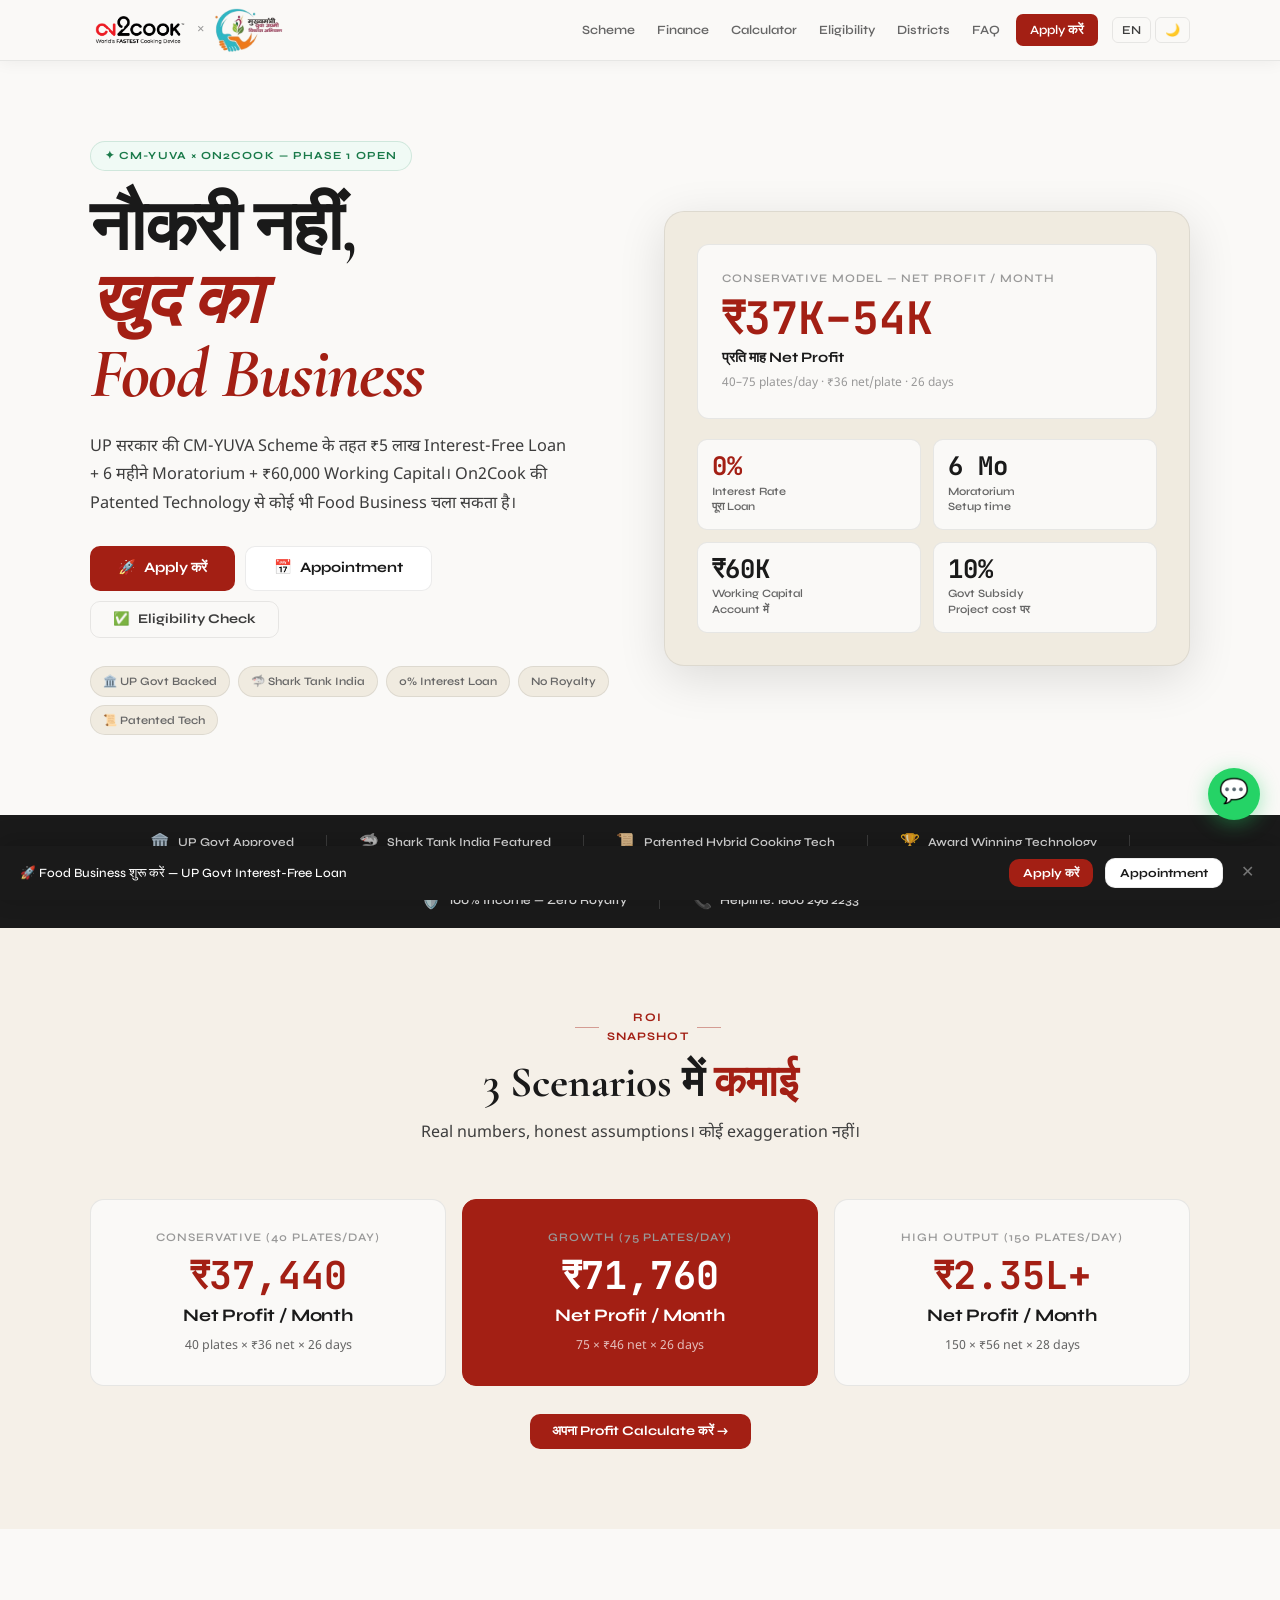
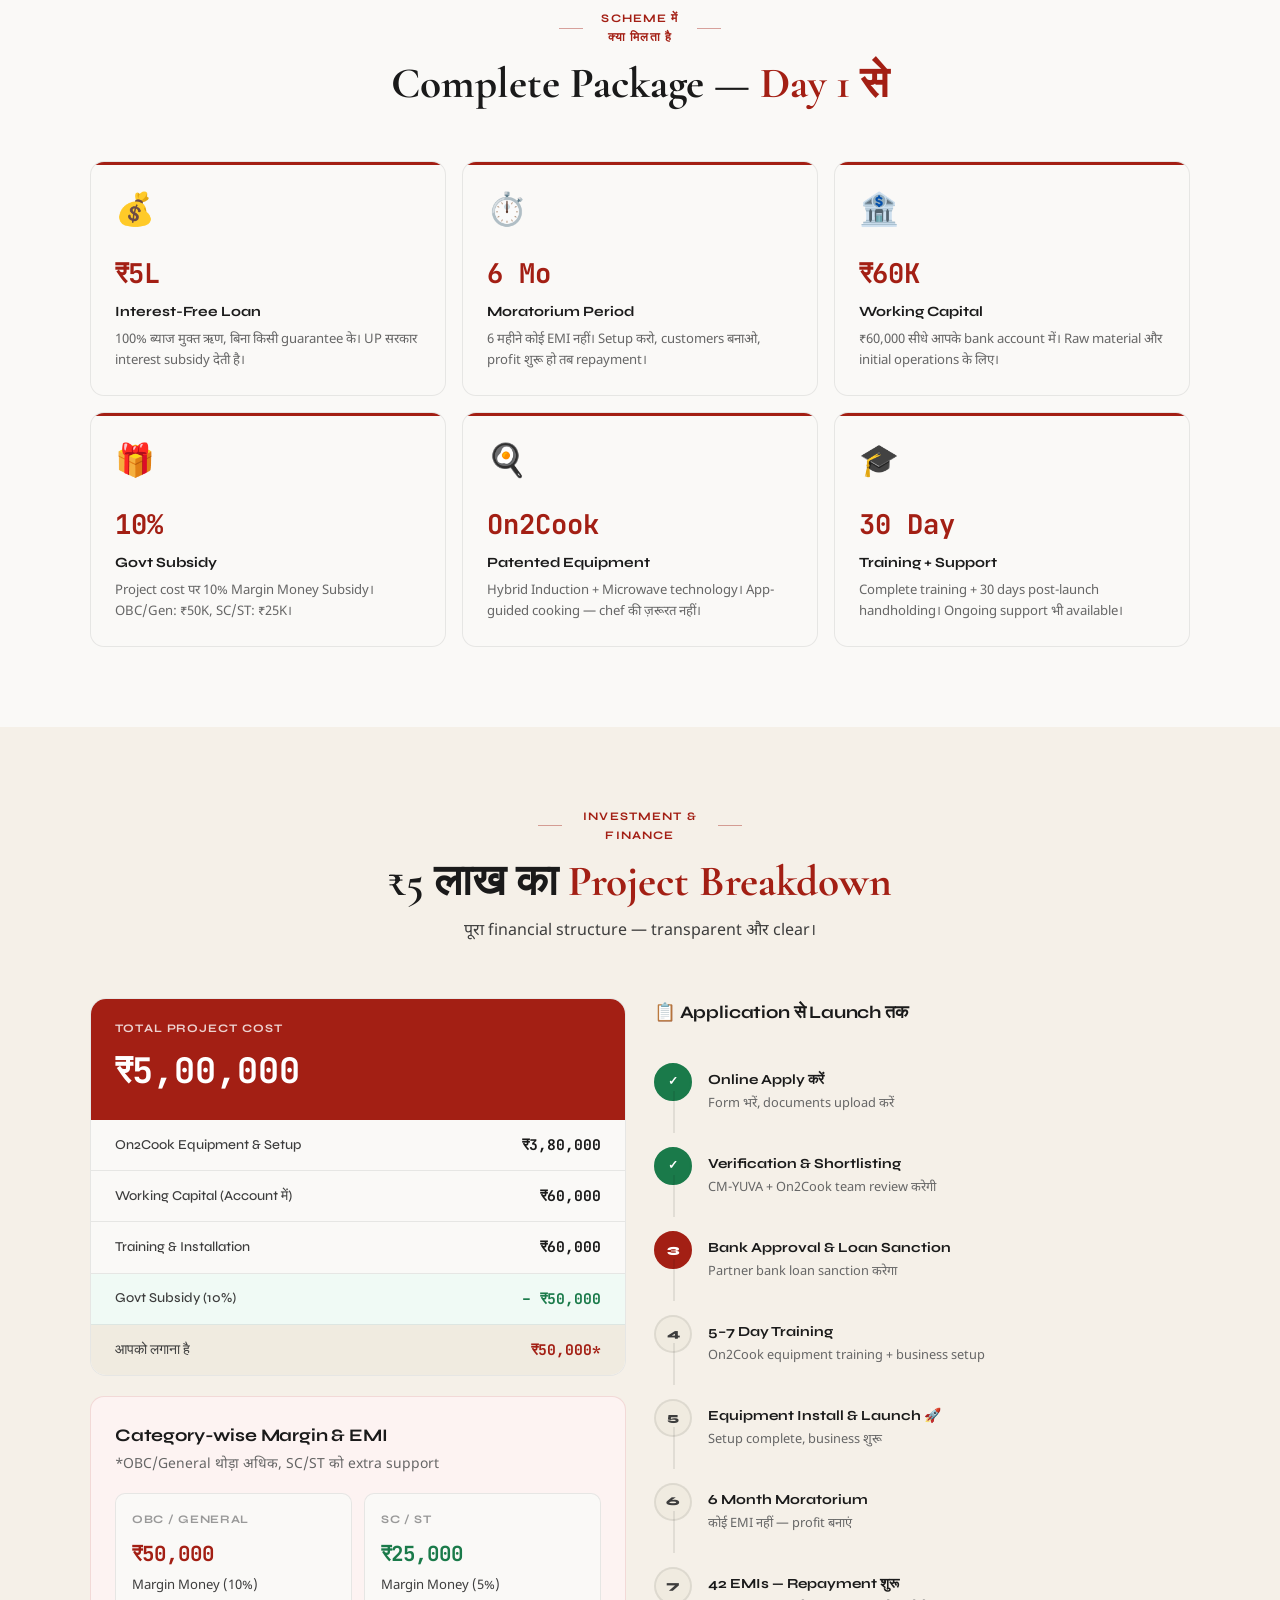
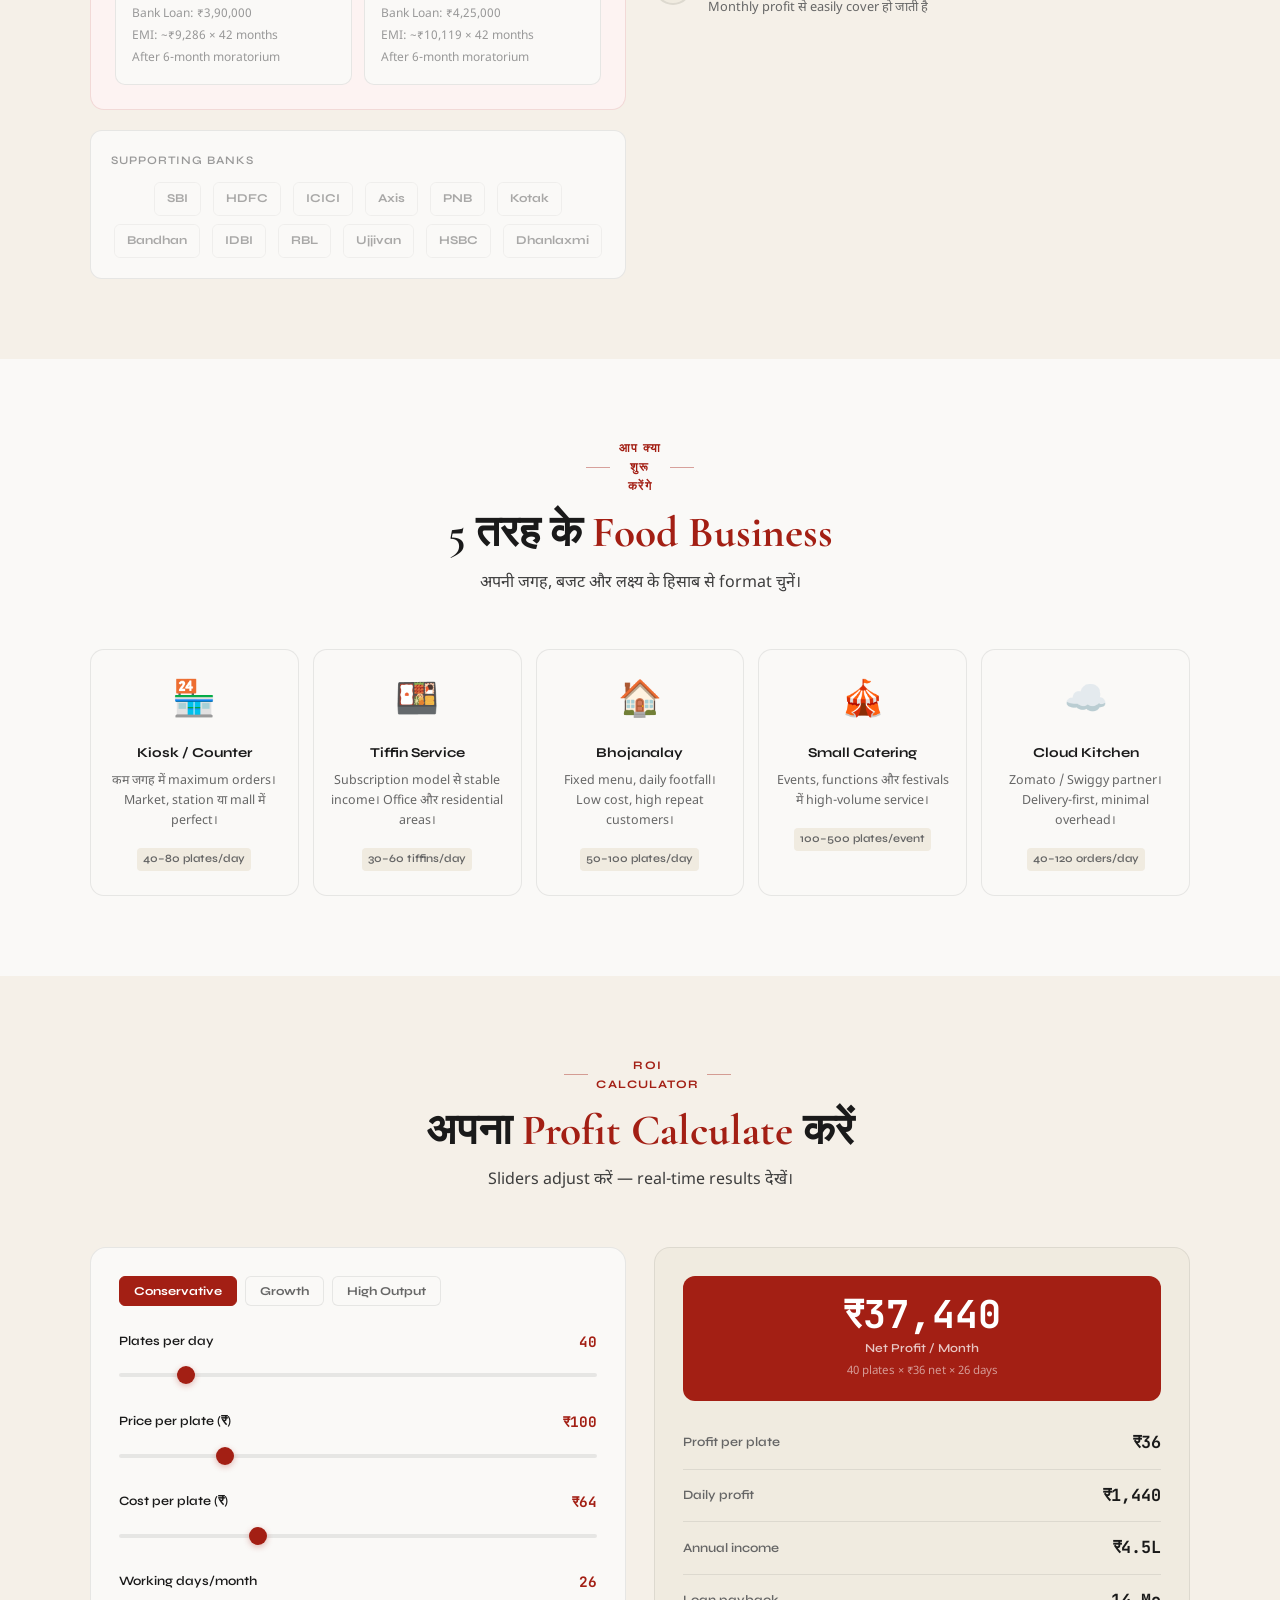
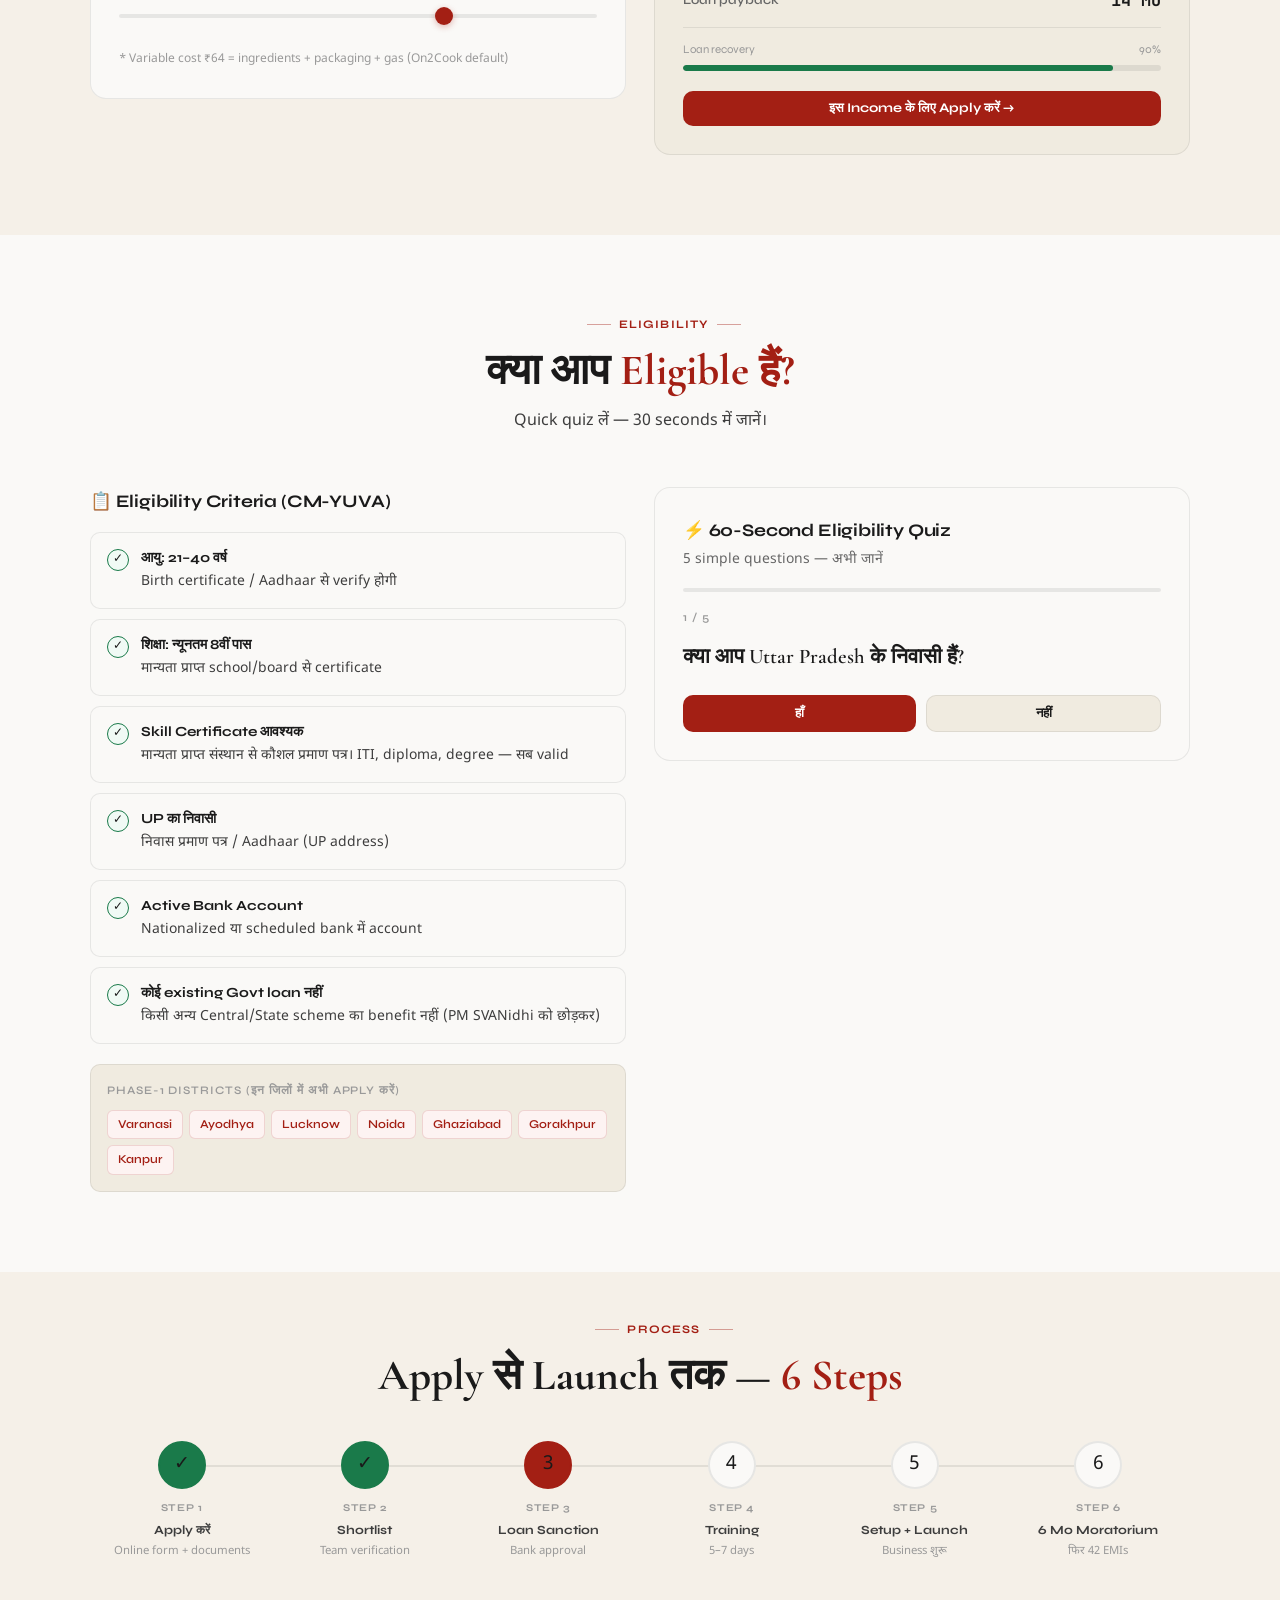
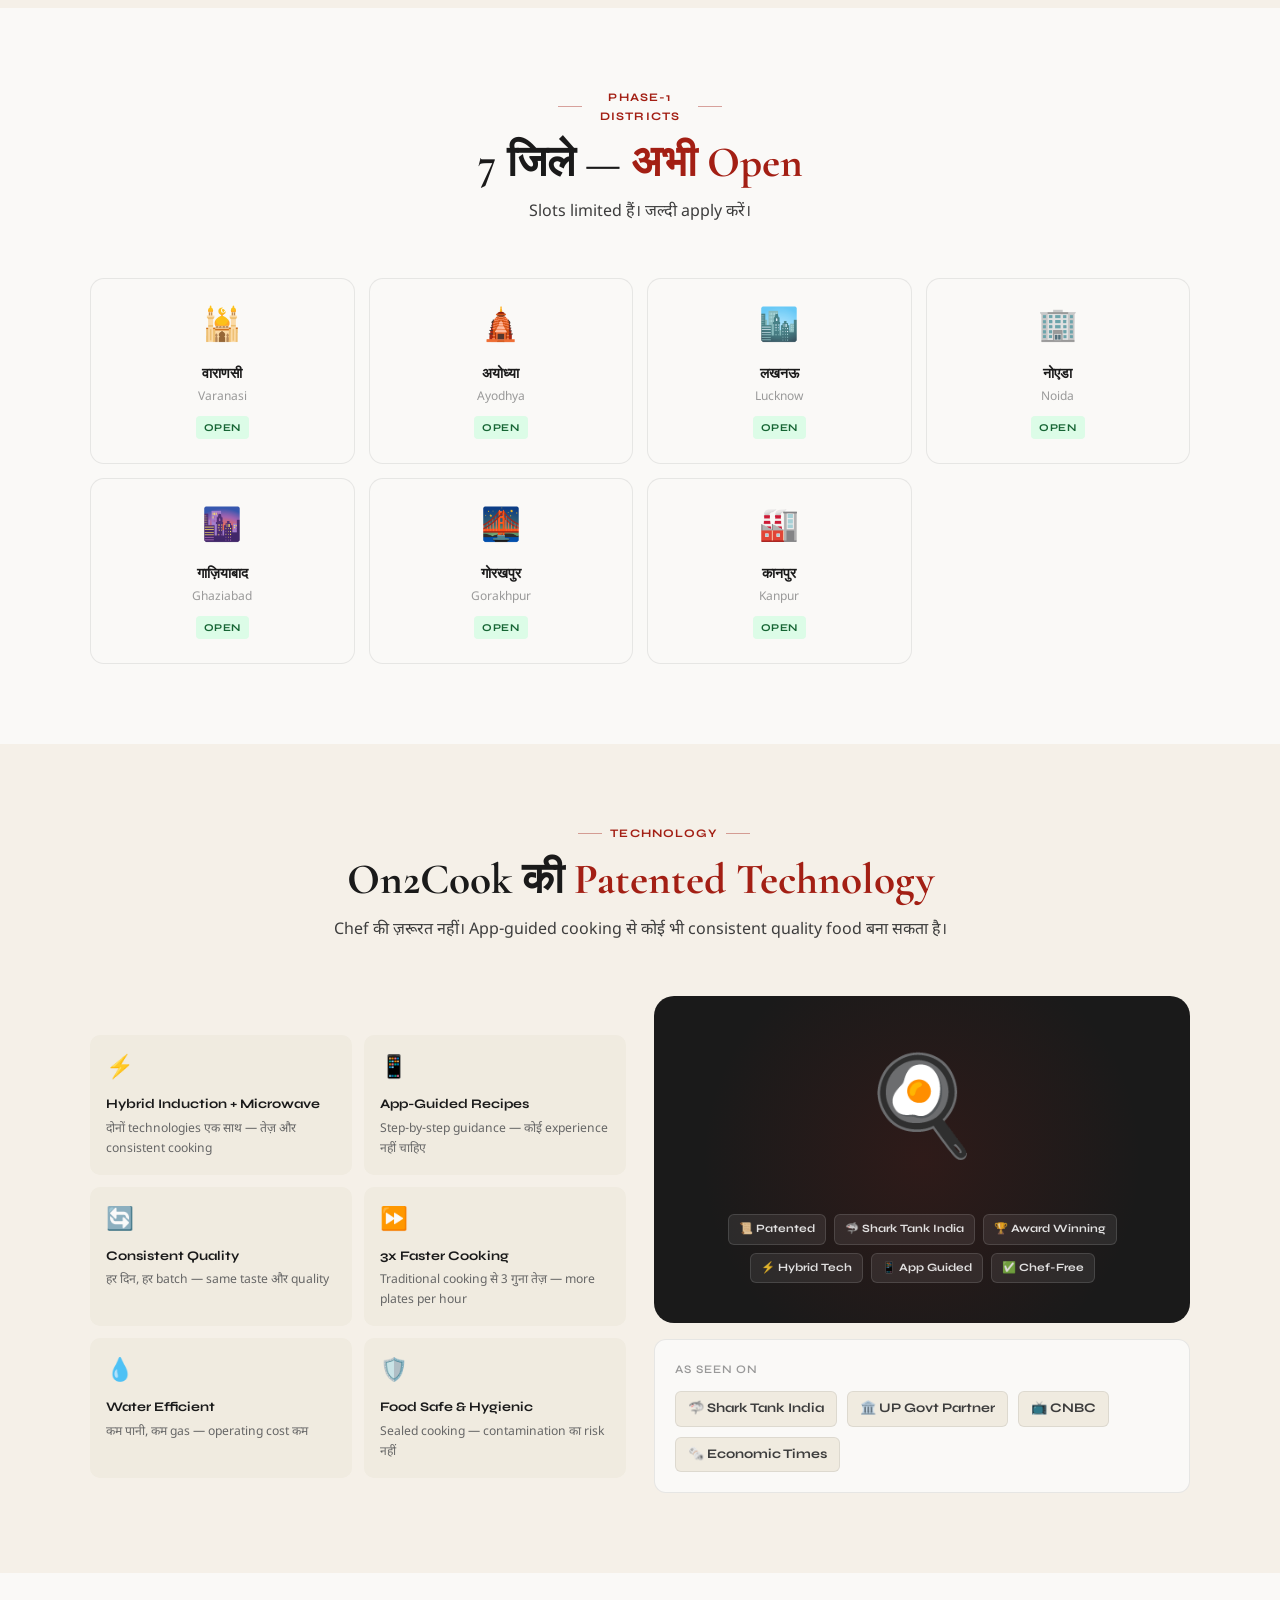
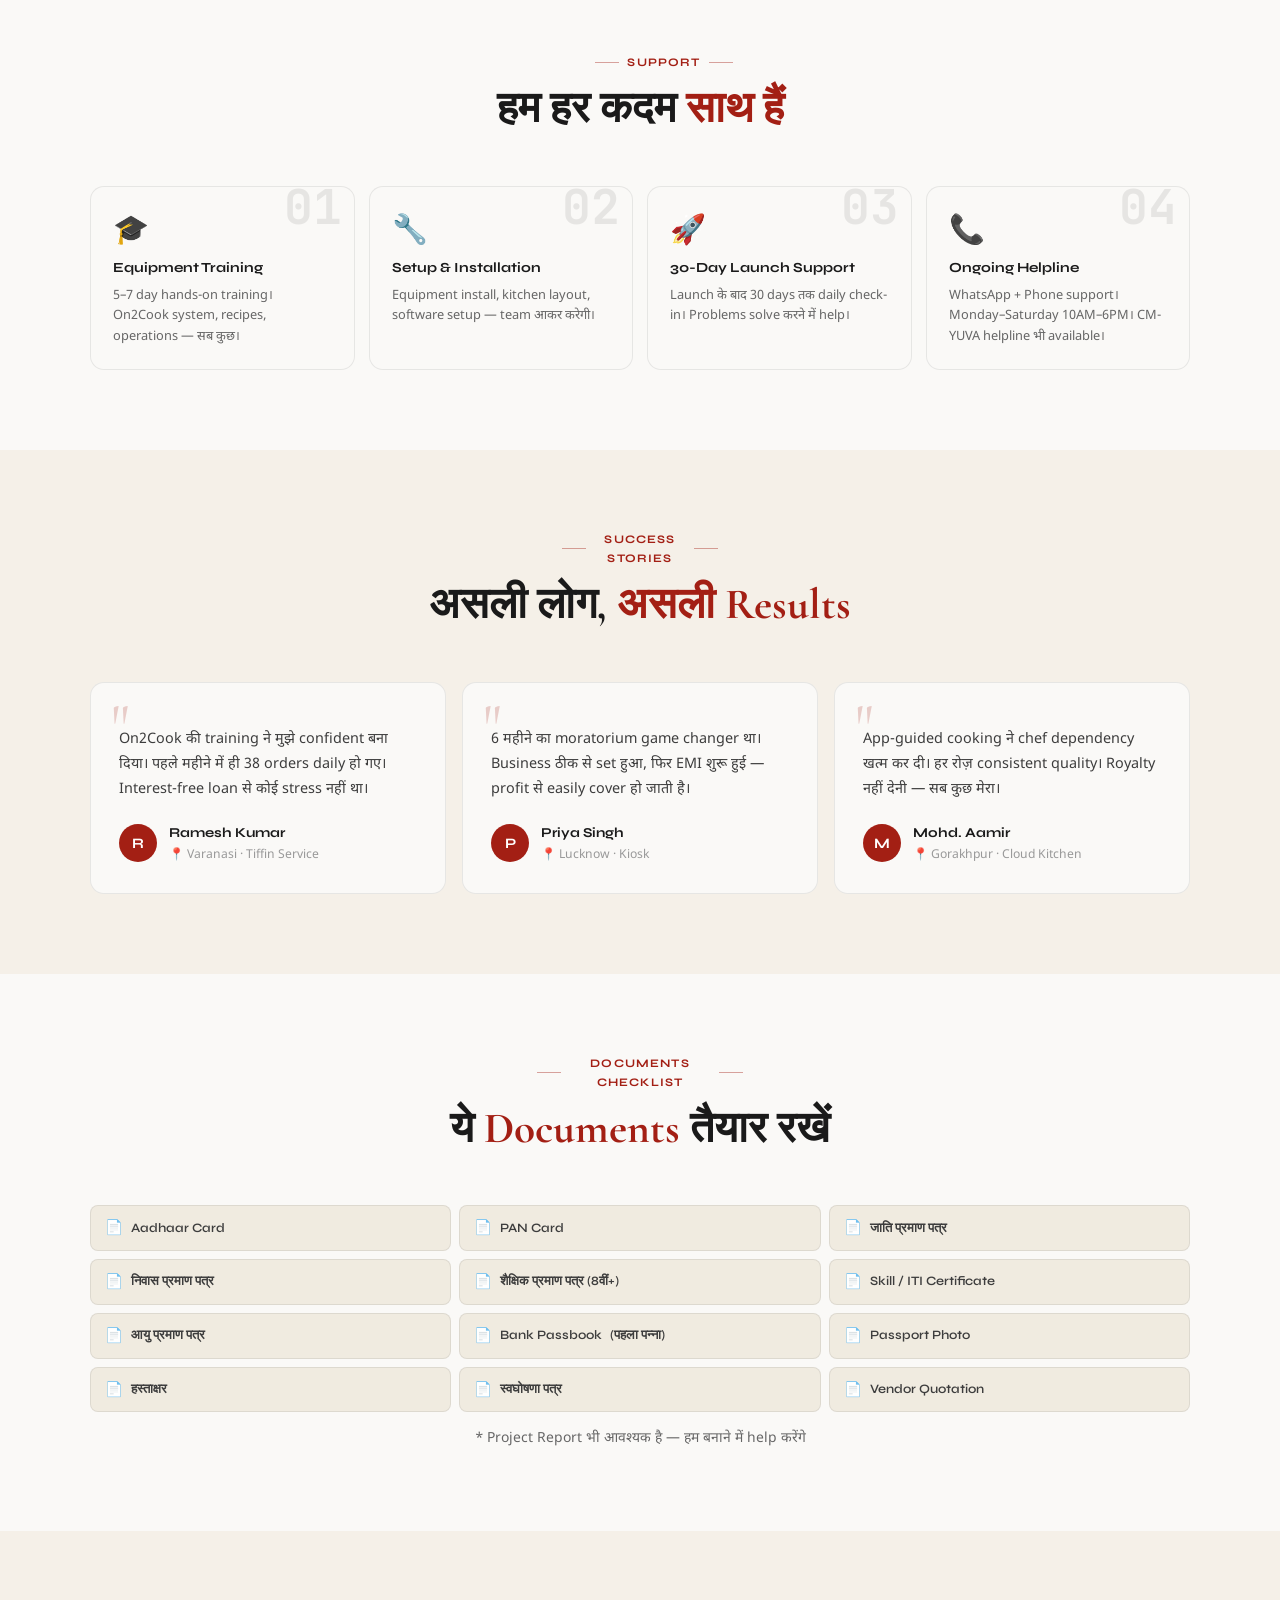
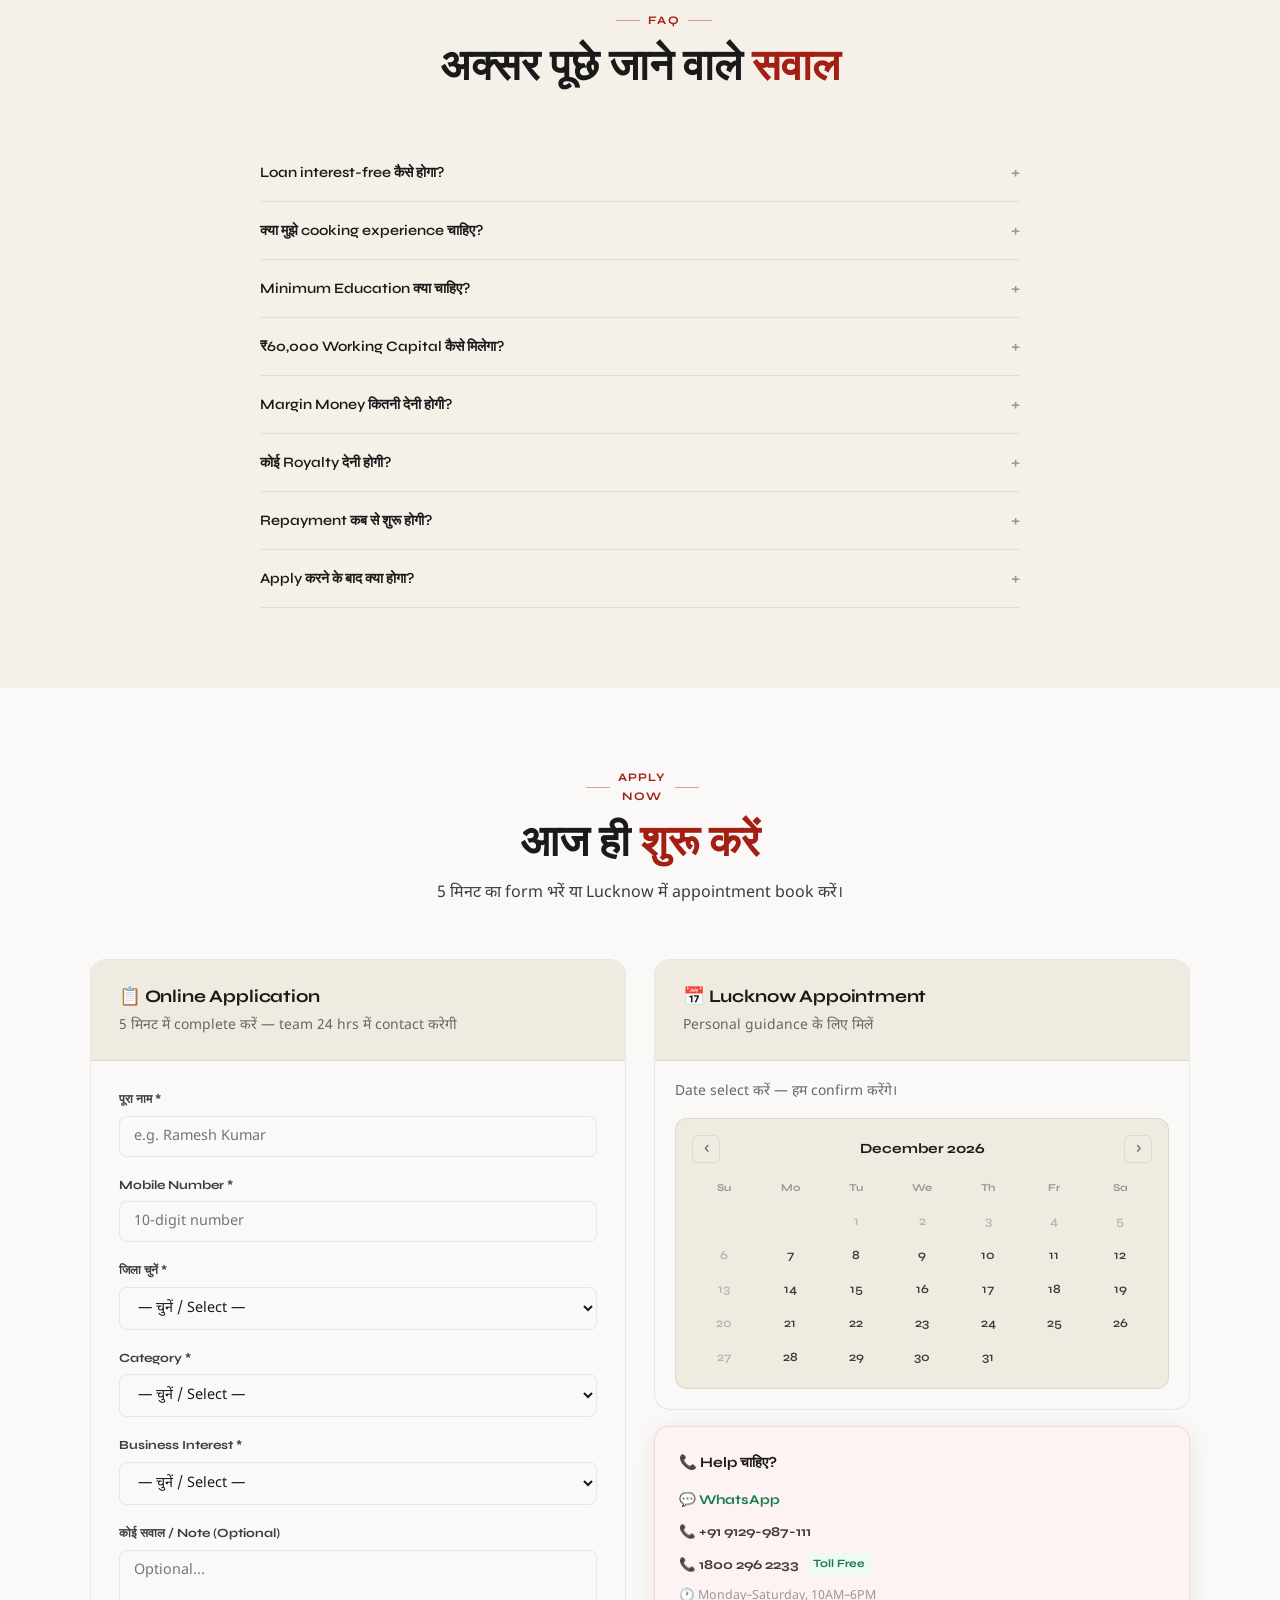
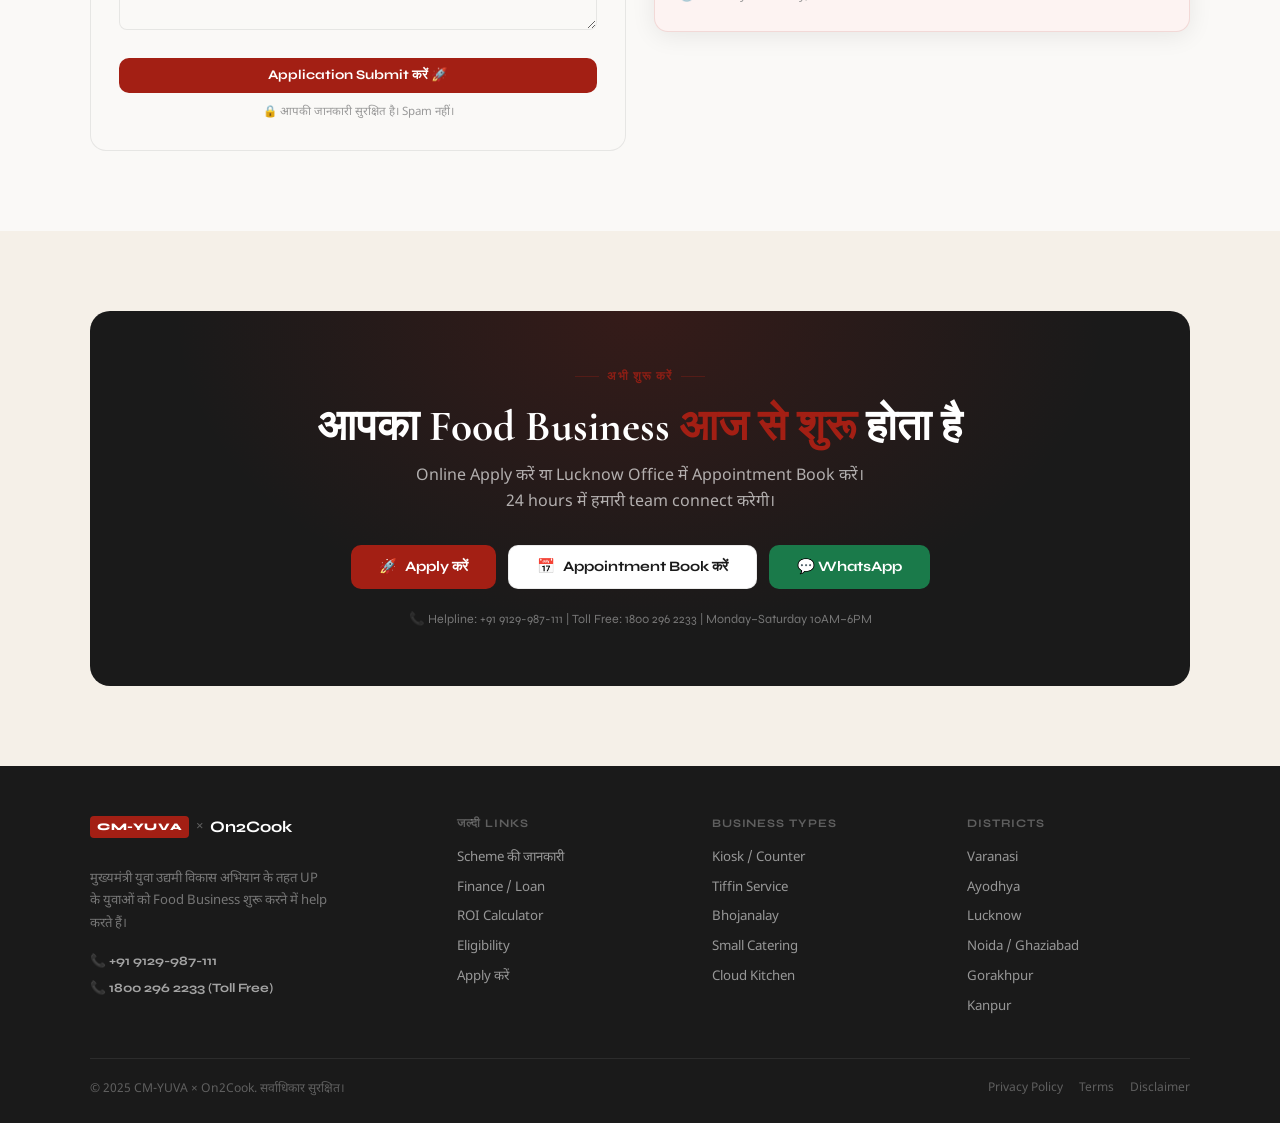
==== commit 874cbd19: "added logo in navbar" ====
--- a/index.html
+++ b/index.html
@@ -13,6 +13,21 @@
 <style>
 /* ── RESET & TOKENS ──────────────────────────────────── */
 *,*::before,*::after{box-sizing:border-box;margin:0;padding:0}
+.logo-img{
+  height: 28px;
+  width: auto;
+  display: block;
+}
+.logo-img1{
+  height: 75px;
+  width: auto;
+  display: block;
+}
+.nav-logo{
+  display:flex;
+  align-items:center;
+  gap:6px;
+}
 html{scroll-behavior:smooth;font-size:16px}
 :root{
   --red:#a31f14;--red-d:#7d1810;--red-t:#fdf3f2;
@@ -451,10 +466,11 @@
 <!-- ══ NAVBAR ════════════════════════════════════════════════ -->
 <nav class="navbar" id="navbar">
   <div class="nav-inner wrap">
-    <a href="#hero" class="nav-logo">
-      <span class="logo-badge">CM-YUVA</span>
+    <a href="index.html" class="nav-logo" aria-label="CM-YUVA × On2Cook — Home">
+            <img src="assets/On2cook_Logo_Black.png" class="logo-img" alt="On2Cook">
       <span class="logo-x">×</span>
-      <span class="logo-brand">On2Cook</span>
+            <img src="assets/cm-yuva-logo.png" class="logo-img1" alt="CM-YUVA">
+
     </a>
     <div class="nav-links">
       <a href="#roi"         class="nav-link"><span class="hi">Scheme</span><span class="en">Scheme</span></a>
@@ -1081,8 +1097,8 @@
 <script>
 // ── SUPABASE CONFIG ──────────────────────────────────────────
 // Replace with your actual credentials from Supabase Dashboard → Project Settings → API
-const SUPABASE_URL = 'https://YOUR_PROJECT_ID.supabase.co';
-const SUPABASE_ANON_KEY = 'YOUR_ANON_KEY_HERE';
+const SUPABASE_URL = 'https://bugsfjchvdhujazurjzq.supabase.co';
+const SUPABASE_ANON_KEY = 'eyJhbGciOiJIUzI1NiIsInR5cCI6IkpXVCJ9.eyJpc3MiOiJzdXBhYmFzZSIsInJlZiI6ImJ1Z3NmamNodmRodWphenVyanpxIiwicm9sZSI6ImFub24iLCJpYXQiOjE3NzI3MDU4NzYsImV4cCI6MjA4ODI4MTg3Nn0.T5CEeN81kqC7YwNaFIqJ3sUZABHU5GZ-MsFvzAl6_VI';
 
 const sb = {
   async insert(table, payload) {
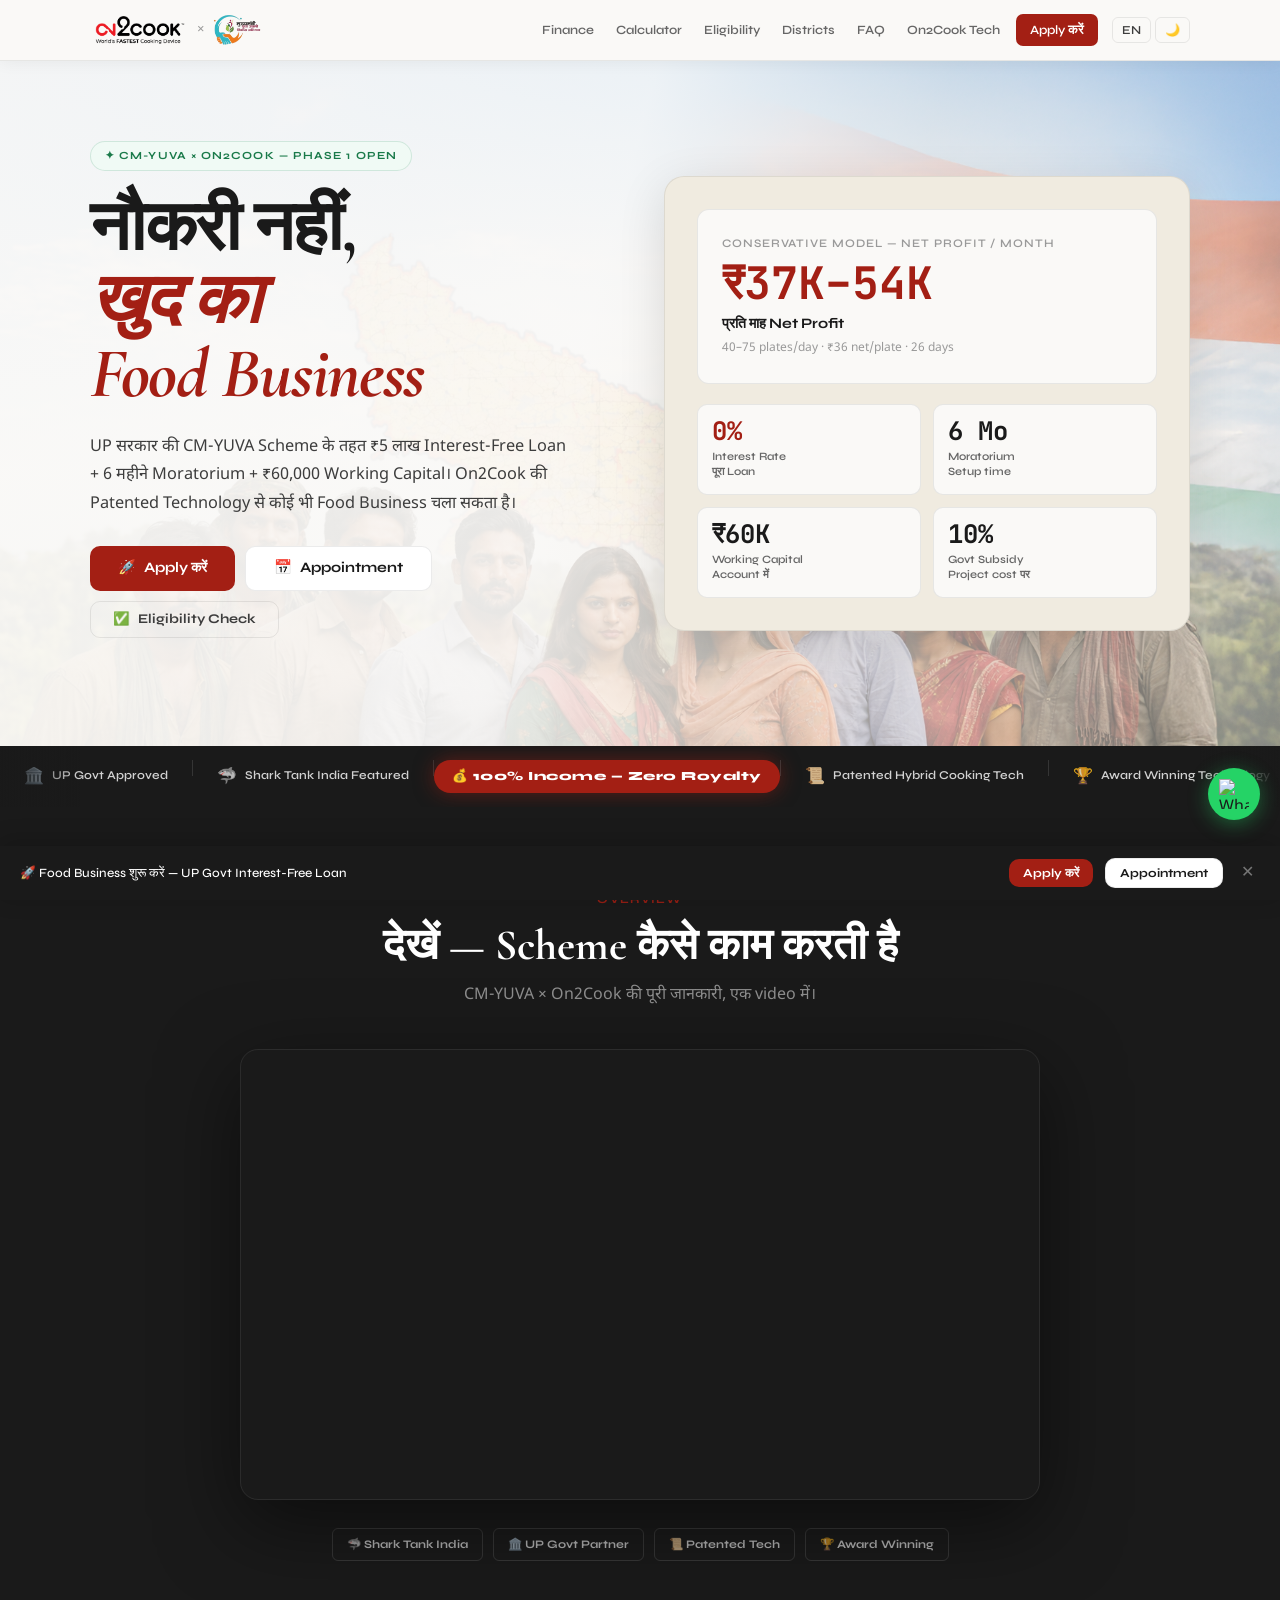
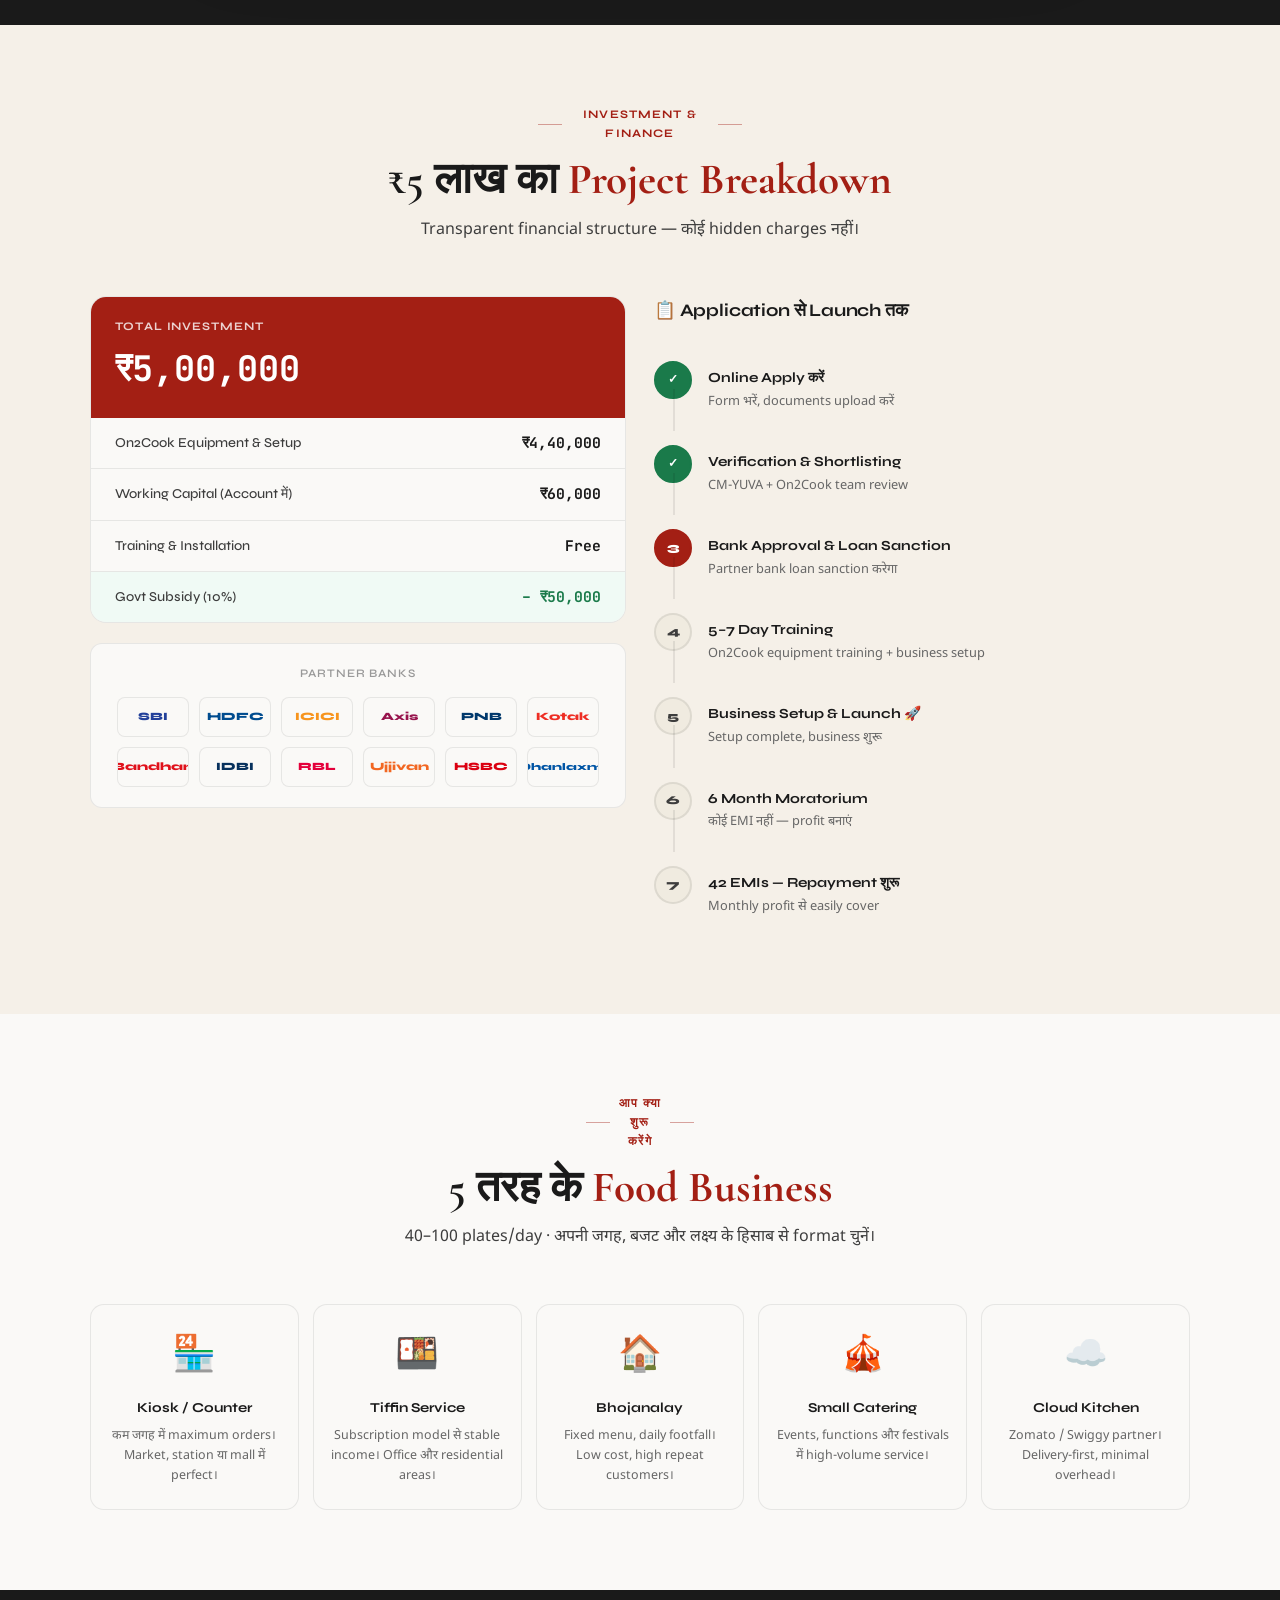
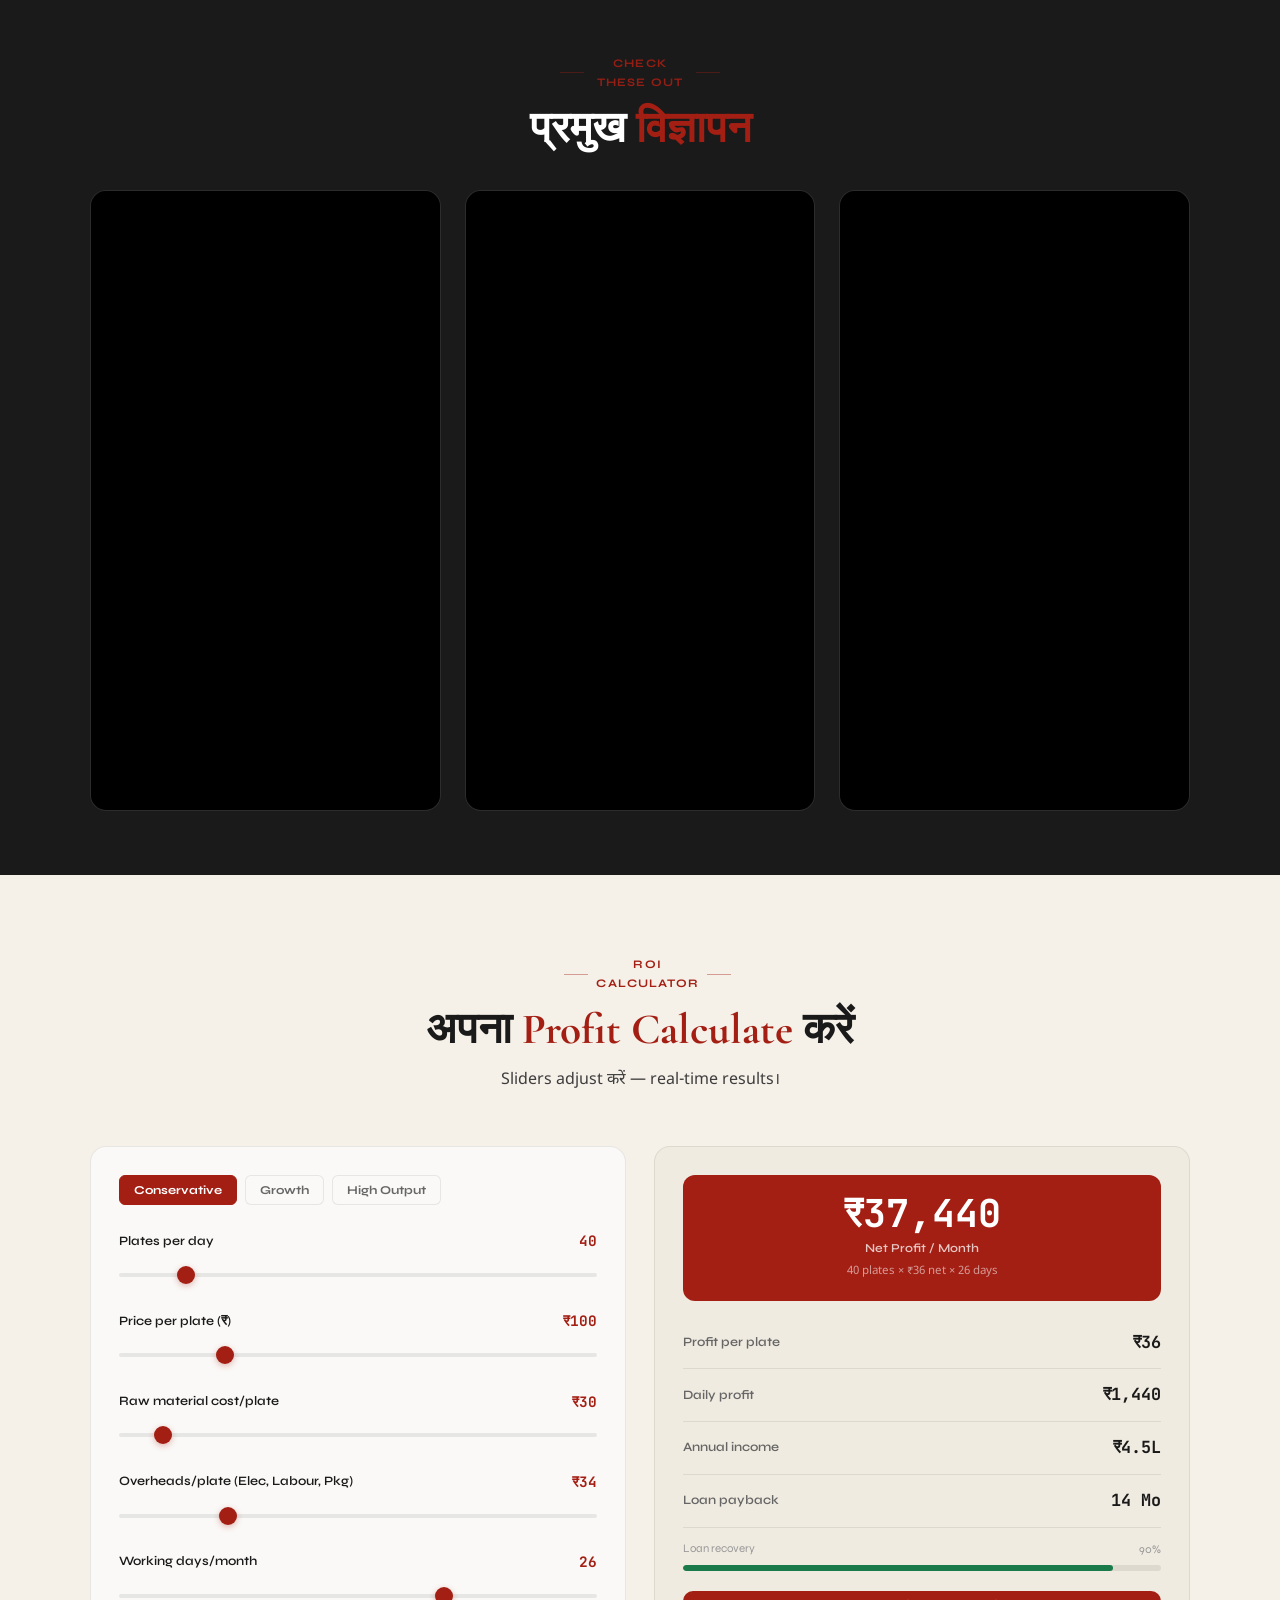
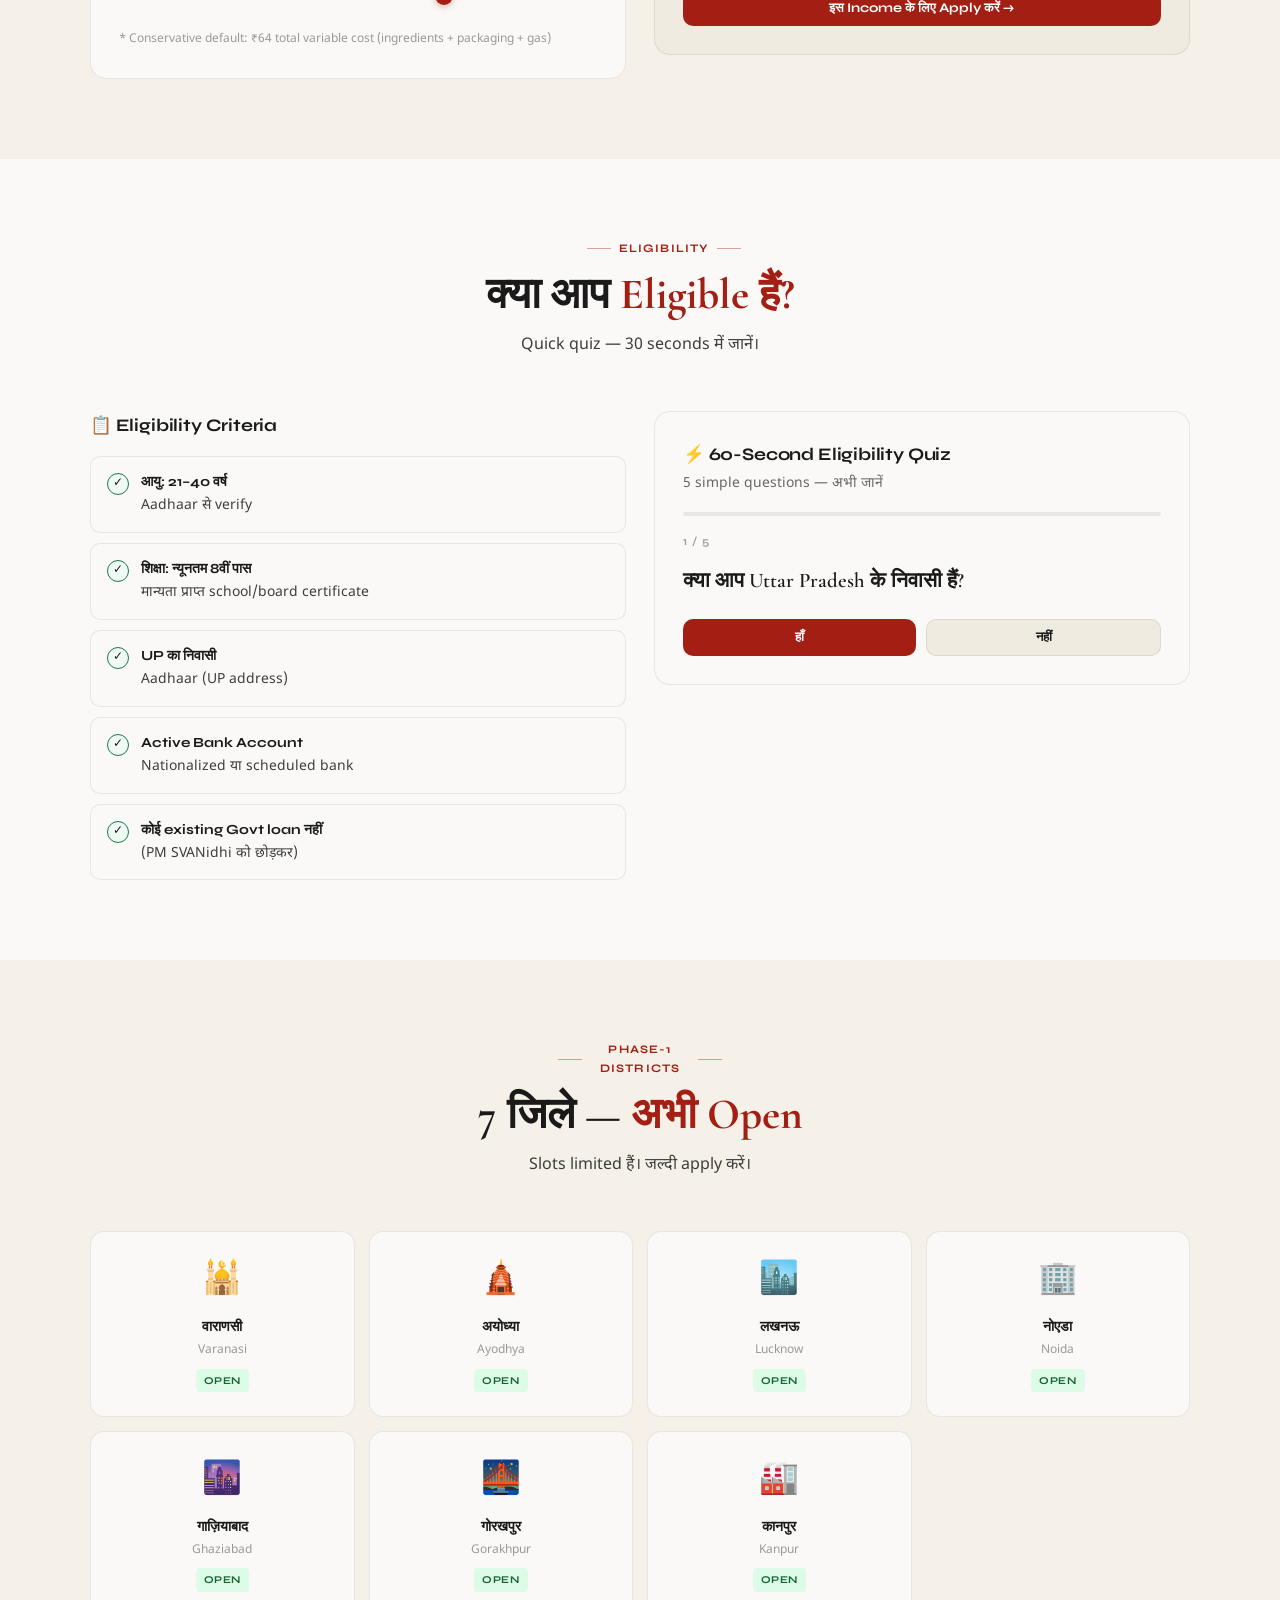
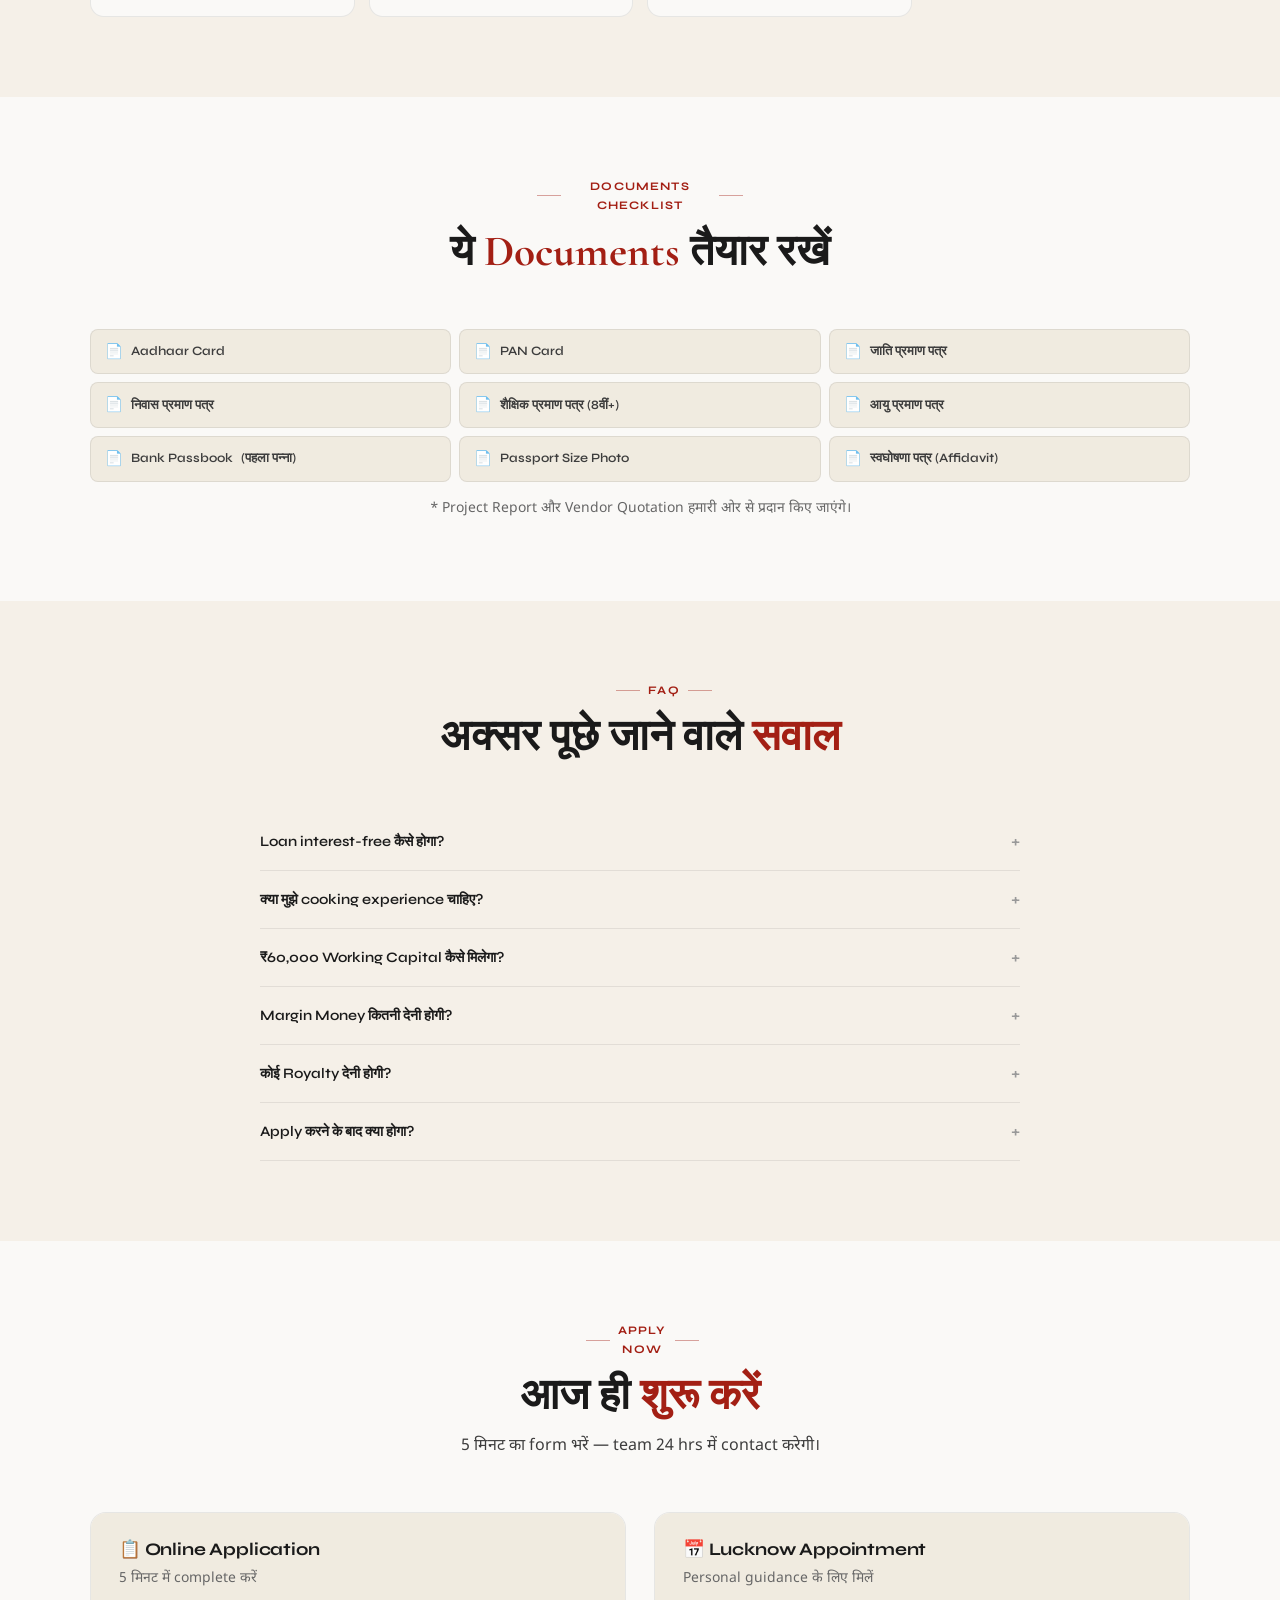
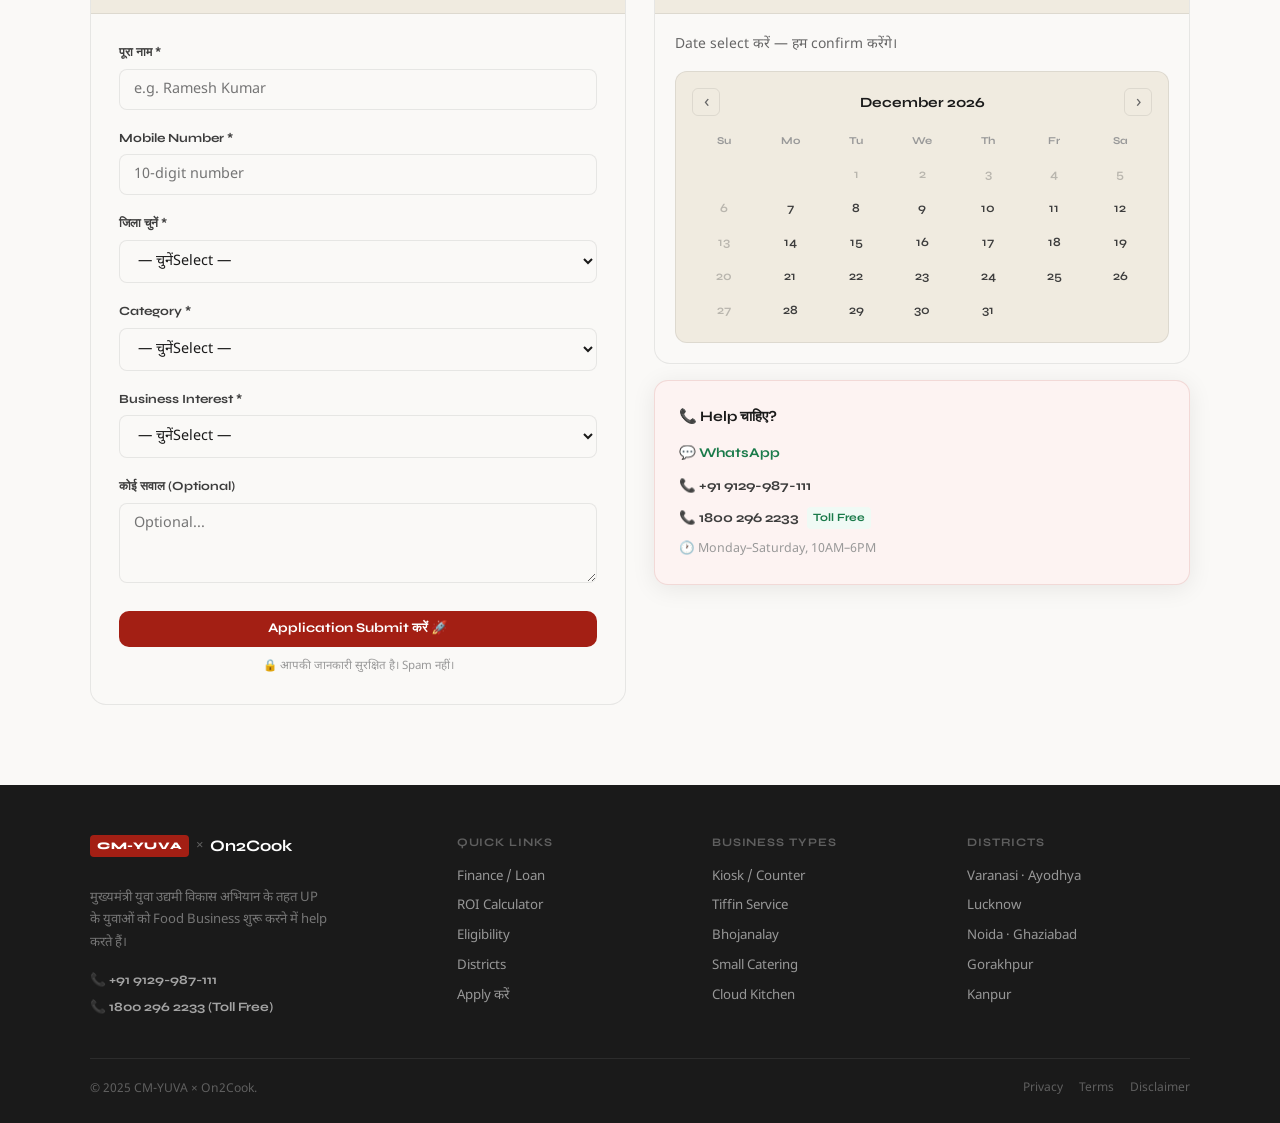
==== commit f74b304a: "Version 2" ====
--- a/index.html
+++ b/index.html
@@ -13,21 +13,6 @@
 <style>
 /* ── RESET & TOKENS ──────────────────────────────────── */
 *,*::before,*::after{box-sizing:border-box;margin:0;padding:0}
-.logo-img{
-  height: 28px;
-  width: auto;
-  display: block;
-}
-.logo-img1{
-  height: 75px;
-  width: auto;
-  display: block;
-}
-.nav-logo{
-  display:flex;
-  align-items:center;
-  gap:6px;
-}
 html{scroll-behavior:smooth;font-size:16px}
 :root{
   --red:#a31f14;--red-d:#7d1810;--red-t:#fdf3f2;
@@ -113,8 +98,10 @@
 .navbar{position:sticky;top:0;z-index:200;background:var(--bg);border-bottom:1px solid var(--rule);box-shadow:0 1px 16px rgba(0,0,0,.06);transition:background .25s}
 .nav-inner{display:flex;align-items:center;height:60px;gap:6px}
 .nav-logo{display:flex;align-items:center;gap:7px;flex-shrink:0;text-decoration:none}
+.logo-img{height:28px;width:auto;display:block}
+.logo-img1{height:52px;width:auto;display:block}
+.logo-x{color:var(--ink30);font-size:.85rem}
 .logo-badge{background:var(--red);color:#fff;font-size:.63rem;font-weight:800;letter-spacing:.06em;padding:3px 7px;border-radius:4px;font-family:var(--fu)}
-.logo-x{color:var(--ink30);font-size:.85rem}
 .logo-brand{font-size:1rem;font-weight:700;color:var(--ink90);font-family:var(--fu)}
 .nav-links{display:flex;align-items:center;gap:2px;margin-left:auto}
 .nav-link{padding:6px 10px;border-radius:7px;font-size:.79rem;font-weight:600;color:var(--ink50);text-decoration:none;transition:all .15s;font-family:var(--fu);white-space:nowrap}
@@ -141,14 +128,39 @@
 .mob-meta-btn:hover{background:var(--surf)}
 
 /* ── HERO ─────────────────────────────────────────────── */
-.hero-wrap{display:grid;grid-template-columns:1fr 1fr;gap:48px;align-items:center;padding:80px 0;max-width:var(--wrap);margin:0 auto;padding-left:20px;padding-right:20px}
+.hero-section{
+  position:relative;
+  background-image: url('assets/bg-image.png');
+  background-size:cover;
+  background-position:center center;
+  background-attachment:fixed;
+}
+.hero-section::before{
+  content:'';
+  position:absolute;
+  inset:0;
+  background:linear-gradient(105deg,
+    rgba(250,249,247,.97) 0%,
+    rgba(250,249,247,.92) 45%,
+    rgba(245,240,232,.70) 65%,
+    rgba(245,240,232,.40) 100%
+  );
+  z-index:0;
+}
+[data-theme="dark"] .hero-section::before{
+  background:linear-gradient(105deg,
+    rgba(17,17,17,.97) 0%,
+    rgba(17,17,17,.92) 45%,
+    rgba(17,17,17,.70) 65%,
+    rgba(17,17,17,.40) 100%
+  );
+}
+.hero-wrap{display:grid;grid-template-columns:1fr 1fr;gap:48px;align-items:center;padding:80px 20px;max-width:var(--wrap);margin:0 auto;position:relative;z-index:1}
 .hero-live{font-family:var(--fu);font-size:.68rem;font-weight:700;letter-spacing:.1em;text-transform:uppercase;color:var(--green);background:var(--green-t);border:1px solid rgba(26,122,74,.15);border-radius:20px;padding:5px 14px;display:inline-block;margin-bottom:20px}
 .hero-h{font-family:var(--fd);font-size:clamp(2.8rem,5.5vw,5rem);line-height:1.04;font-weight:700;letter-spacing:-.02em;margin-bottom:22px}
 .hero-h em{font-style:italic;color:var(--red)}
 .hero-p{font-size:1.02rem;color:var(--ink70);max-width:480px;margin-bottom:28px;line-height:1.75}
 .hero-btns{display:flex;flex-wrap:wrap;gap:10px;margin-bottom:28px}
-.hero-proofs{display:flex;flex-wrap:wrap;gap:8px}
-.hero-proof-pill{font-family:var(--fu);font-size:.71rem;font-weight:600;color:var(--ink50);background:var(--surf);border:1px solid var(--rule);border-radius:20px;padding:5px 12px}
 .stats-panel{background:var(--surf);border:1px solid var(--rule);border-radius:20px;padding:32px;box-shadow:var(--sh-lg)}
 .stat-hero-main{background:var(--bg);border-radius:12px;padding:24px;margin-bottom:20px;border:1px solid var(--rule)}
 .stat-big-num{font-family:var(--fm);font-size:2.8rem;font-weight:700;color:var(--red);line-height:1;margin-bottom:6px}
@@ -160,31 +172,33 @@
 .stat-mini-num.accent{color:var(--red)}
 .stat-mini-lbl{font-family:var(--fu);font-size:.7rem;font-weight:600;color:var(--ink50);line-height:1.4}
 
-/* ── PROOF BAR ───────────────────────────────────────── */
-.proof-bar{background:var(--ink90);padding:14px 0;overflow:hidden}
-.proof-bar-inner{display:flex;align-items:center;gap:32px;max-width:var(--wrap);margin:0 auto;padding:0 20px;flex-wrap:wrap;justify-content:center}
-.proof-item{display:flex;align-items:center;gap:8px;font-family:var(--fu);font-size:.75rem;font-weight:600;color:rgba(255,255,255,.85);white-space:nowrap}
+/* ── SCROLLING PROOF BAR ─────────────────────────────── */
+.proof-bar{background:var(--ink90);padding:0;overflow:hidden;position:relative}
+.proof-bar::before,.proof-bar::after{content:'';position:absolute;top:0;bottom:0;width:80px;z-index:2;pointer-events:none}
+.proof-bar::before{left:0;background:linear-gradient(to right,var(--ink90),transparent)}
+.proof-bar::after{right:0;background:linear-gradient(to left,var(--ink90),transparent)}
+.proof-track-wrap{overflow:hidden;padding:14px 0}
+.proof-track{display:flex;width:max-content;animation:marqueeScroll 28s linear infinite}
+.proof-track:hover{animation-play-state:paused}
+.proof-item{display:flex;align-items:center;gap:8px;font-family:var(--fu);font-size:.75rem;font-weight:600;color:rgba(255,255,255,.8);white-space:nowrap;padding:0 24px}
+.proof-item.highlight{color:#fff;background:var(--red);padding:6px 18px;border-radius:20px;font-size:.78rem;font-weight:800;letter-spacing:.04em;box-shadow:0 0 20px rgba(163,31,20,.5)}
 .proof-icon{font-size:1rem}
-.proof-sep{width:1px;height:16px;background:rgba(255,255,255,.15)}
-
-/* ── ROI SNAPSHOT ────────────────────────────────────── */
-.roi-grid{display:grid;grid-template-columns:repeat(3,1fr);gap:16px}
-.roi-col{background:var(--bg);border:1px solid var(--rule);border-radius:14px;padding:28px;text-align:center}
-.roi-col.featured{background:var(--red);border-color:var(--red);color:#fff}
-.roi-col.featured .roi-num,.roi-col.featured .t-h3{color:#fff}
-.roi-col.featured .roi-sub{color:rgba(255,255,255,.7)}
-.roi-num{font-family:var(--fm);font-size:2.4rem;font-weight:700;color:var(--ink90);margin:10px 0 6px;line-height:1}
-.roi-num.accent{color:var(--red)}
-.roi-sub{font-size:.78rem;color:var(--ink50);margin-top:6px}
-
-/* ── WHAT YOU GET ────────────────────────────────────── */
-.gets-grid{display:grid;grid-template-columns:repeat(3,1fr);gap:16px}
-.get-card{background:var(--bg);border:1px solid var(--rule);border-radius:14px;padding:24px;position:relative;overflow:hidden}
-.get-card::before{content:'';position:absolute;top:0;left:0;right:0;height:3px;background:var(--red)}
-.get-icon{font-size:2rem;margin-bottom:12px;display:block}
-.get-num{font-family:var(--fm);font-size:1.7rem;font-weight:700;color:var(--red);margin-bottom:4px}
-.get-title{font-family:var(--fu);font-size:.88rem;font-weight:700;color:var(--ink90);margin-bottom:6px}
-.get-desc{font-size:.82rem;color:var(--ink50);line-height:1.6}
+.proof-sep{width:1px;height:16px;background:rgba(255,255,255,.12);flex-shrink:0}
+@keyframes marqueeScroll{
+  0%{transform:translateX(0)}
+  100%{transform:translateX(-50%)}
+}
+
+/* ── YOUTUBE SECTION ─────────────────────────────────── */
+.yt-section{background:var(--ink90);padding:64px 0}
+.yt-section .section-intro .eyebrow{color:rgba(163,31,20,.9)}
+.yt-section .t-h2{color:#fff}
+.yt-section .t-body{color:rgba(255,255,255,.55)}
+.yt-frame-wrap{position:relative;width:100%;max-width:800px;margin:0 auto;border-radius:18px;overflow:hidden;box-shadow:0 24px 80px rgba(0,0,0,.5);border:1px solid rgba(255,255,255,.08)}
+.yt-frame-wrap::before{content:'';display:block;padding-top:56.25%}
+.yt-frame-wrap iframe{position:absolute;inset:0;width:100%;height:100%;border:none}
+.yt-badges{display:flex;flex-wrap:wrap;gap:10px;justify-content:center;margin-top:28px}
+.yt-badge{font-family:var(--fu);font-size:.72rem;font-weight:700;padding:6px 14px;border-radius:6px;border:1px solid rgba(255,255,255,.12);color:rgba(255,255,255,.65)}
 
 /* ── FINANCE ─────────────────────────────────────────── */
 .finance-grid{display:grid;grid-template-columns:1fr 1fr;gap:28px;align-items:start}
@@ -195,18 +209,9 @@
 .fb-row{display:flex;align-items:center;justify-content:space-between;padding:13px 24px;border-bottom:1px solid var(--rule);gap:12px}
 .fb-row:last-child{border-bottom:none}
 .fb-row.highlight{background:var(--green-t)}
-.fb-row.total{background:var(--surf);font-weight:700}
 .fb-label{font-size:.85rem;color:var(--ink70);font-family:var(--fu);font-weight:500}
 .fb-val{font-family:var(--fm);font-size:.92rem;font-weight:700;color:var(--ink90)}
 .fb-val.green{color:var(--green)}
-.fb-val.red{color:var(--red)}
-.loan-cards{display:flex;flex-direction:column;gap:14px}
-.loan-card{background:var(--bg);border:1px solid var(--rule);border-radius:12px;padding:20px}
-.loan-card-title{font-family:var(--fu);font-size:.76rem;font-weight:700;letter-spacing:.06em;text-transform:uppercase;color:var(--ink30);margin-bottom:12px}
-.loan-row{display:flex;justify-content:space-between;align-items:center;padding:8px 0;border-bottom:1px solid var(--rule);font-size:.85rem}
-.loan-row:last-child{border-bottom:none}
-.loan-row span:last-child{font-family:var(--fm);font-weight:700}
-.timeline-steps{display:flex;flex-direction:column;gap:0}
 .tl-step{display:flex;gap:16px;padding:16px 0;position:relative}
 .tl-step:not(:last-child)::before{content:'';position:absolute;left:19px;top:44px;bottom:-2px;width:2px;background:var(--rule)}
 .tl-dot{width:38px;height:38px;border-radius:50%;background:var(--surf);border:2px solid var(--rule);display:flex;align-items:center;justify-content:center;font-family:var(--fu);font-size:.75rem;font-weight:800;color:var(--ink70);flex-shrink:0}
@@ -216,14 +221,15 @@
 .tl-title{font-family:var(--fu);font-size:.87rem;font-weight:700;color:var(--ink90);margin-bottom:2px}
 .tl-desc{font-size:.8rem;color:var(--ink50)}
 
-/* ── EMI ESTIMATOR ───────────────────────────────────── */
-.emi-box{background:var(--red-t);border:1px solid rgba(163,31,20,.12);border-radius:14px;padding:24px}
-.emi-cats{display:grid;grid-template-columns:1fr 1fr;gap:12px;margin-top:16px}
-.emi-cat{background:var(--bg);border:1px solid var(--rule);border-radius:10px;padding:16px}
-.emi-cat-title{font-family:var(--fu);font-size:.72rem;font-weight:700;text-transform:uppercase;letter-spacing:.06em;color:var(--ink30);margin-bottom:8px}
-.emi-cat-margin{font-family:var(--fm);font-size:1.3rem;font-weight:700;color:var(--red)}
-.emi-cat-emi{font-size:.82rem;color:var(--ink70);margin-top:4px}
-.emi-cat-note{font-size:.75rem;color:var(--ink30);margin-top:2px}
+/* ── BANK LOGOS ──────────────────────────────────────── */
+.bank-logos-grid{display:flex;flex-wrap:wrap;gap:10px;align-items:center;justify-content:center}
+.bank-logo-item{width:72px;height:40px;display:flex;align-items:center;justify-content:center;border-radius:8px;overflow:hidden;background:var(--bg);border:1px solid var(--rule);padding:4px 8px;transition:all .2s}
+.bank-logo-item:hover{border-color:var(--red);transform:scale(1.05)}
+.bank-logo-item img{max-width:100%;max-height:100%;object-fit:contain;display:block;filter:grayscale(1) opacity(.7);transition:filter .2s}
+.bank-logo-item:hover img{filter:none;opacity:1}
+.bank-logo-item img.dark-invert{filter:grayscale(1) opacity(.7) invert(0)}
+[data-theme="dark"] .bank-logo-item img{filter:grayscale(1) opacity(.5) invert(1)}
+[data-theme="dark"] .bank-logo-item:hover img{filter:invert(1)}
 
 /* ── BUSINESS TYPES ──────────────────────────────────── */
 .biz-grid{display:grid;grid-template-columns:repeat(5,1fr);gap:14px}
@@ -231,9 +237,76 @@
 .biz-card:hover{border-color:var(--red);transform:translateY(-4px);box-shadow:0 12px 32px rgba(163,31,20,.12)}
 .biz-icon{font-size:2.2rem;display:block;margin-bottom:12px}
 .biz-name{font-family:var(--fu);font-size:.85rem;font-weight:700;color:var(--ink90);margin-bottom:8px}
-.biz-desc{font-size:.78rem;color:var(--ink50);line-height:1.6;margin-bottom:10px}
-.biz-cta{font-family:var(--fu);font-size:.73rem;font-weight:700;color:var(--red)}
-.biz-tag{font-size:.7rem;font-family:var(--fu);font-weight:600;background:var(--surf);border-radius:4px;padding:2px 6px;color:var(--ink50);margin-top:6px;display:inline-block}
+.biz-desc{font-size:.78rem;color:var(--ink50);line-height:1.6}
+
+/* ── REELS SECTION ────────────────────────────────────── */
+.reels-section{background:var(--ink90);padding:64px 0}
+.reels-section .section-intro .eyebrow{color:rgba(163,31,20,.9)}
+
+/* Desktop: 3 equal columns inside 1140px wrap → ~360px/card */
+.reels-row-centered{
+  display:grid;
+  grid-template-columns:repeat(3,1fr);
+  gap:24px;
+}
+.reel-card{
+  border-radius:16px;
+  overflow:hidden;           /* clips rounded corners cleanly */
+  background:#1a1a1a;
+  border:1px solid rgba(255,255,255,.08);
+  transition:transform .2s,box-shadow .2s;
+}
+.reel-card:hover{transform:translateY(-6px);box-shadow:0 20px 48px rgba(0,0,0,.5)}
+
+/* aspect-ratio: card holds 9:16 shape; iframe fills it completely */
+.reel-inner{
+  width:100%;
+  aspect-ratio:9/16;
+  background:#000;
+  position:relative;
+}
+.reel-inner iframe,
+.reel-inner video{
+  position:absolute;
+  inset:0;
+  width:100%;
+  height:100%;
+  border:none;
+  display:block;
+}
+.reel-footer{
+  padding:10px 14px;
+  font-family:var(--fu);
+  font-size:.76rem;
+  font-weight:600;
+  color:rgba(255,255,255,.35);
+  text-align:center;
+}
+
+/* Tablet: 2 columns → ~540px/card, plenty of room for the player */
+@media(max-width:900px){
+  .reels-row-centered{
+    grid-template-columns:repeat(2,1fr);
+    max-width:700px;
+    margin:0 auto;
+  }
+}
+/* Mobile: horizontal scroll, each card is 78vw so it's comfortably sized */
+@media(max-width:600px){
+  .reels-row-centered{
+    display:flex;
+    overflow-x:auto;
+    -webkit-overflow-scrolling:touch;
+    gap:14px;
+    max-width:none;
+    padding-bottom:10px;
+    scrollbar-width:thin;
+    scrollbar-color:rgba(255,255,255,.15) transparent;
+  }
+  .reels-row-centered::-webkit-scrollbar{height:4px}
+  .reels-row-centered::-webkit-scrollbar-thumb{background:rgba(255,255,255,.15);border-radius:4px}
+  .reel-card{width:78vw;min-width:240px;flex-shrink:0}
+}
 
 /* ── CALCULATOR ──────────────────────────────────────── */
 .calc-wrap{display:grid;grid-template-columns:1fr 1fr;gap:28px;align-items:start}
@@ -258,7 +331,7 @@
 .payback-bar{background:var(--rule);border-radius:4px;height:6px;margin-top:6px;overflow:hidden}
 .payback-fill{height:100%;background:var(--green);border-radius:4px;transition:width .4s}
 
-/* ── ELIGIBILITY / QUIZ ──────────────────────────────── */
+/* ── ELIGIBILITY ─────────────────────────────────────── */
 .elig-grid{display:grid;grid-template-columns:1fr 1fr;gap:28px;align-items:start}
 .elig-list{display:flex;flex-direction:column;gap:10px}
 .elig-item{display:flex;align-items:flex-start;gap:12px;padding:14px 16px;background:var(--bg);border:1px solid var(--rule);border-radius:10px}
@@ -269,7 +342,6 @@
 .quiz-progress{background:var(--rule);border-radius:4px;height:4px;margin-bottom:16px;overflow:hidden}
 .quiz-bar{height:100%;background:var(--red);border-radius:4px;transition:width .35s}
 .quiz-q{font-family:var(--fd);font-size:1.3rem;font-weight:600;line-height:1.35;margin:16px 0 24px}
-.quiz-btns{display:flex;gap:10px}
 .quiz-result-icon{font-size:3rem;text-align:center;margin-bottom:12px}
 .quiz-result-title{font-family:var(--fd);font-size:1.6rem;font-weight:700;text-align:center}
 
@@ -281,37 +353,6 @@
 .dist-name{font-family:var(--fu);font-size:.9rem;font-weight:700;color:var(--ink90)}
 .dist-sub{font-size:.75rem;color:var(--ink30);margin-top:2px}
 .dist-card .badge{margin-top:8px;display:inline-block}
-
-/* ── STORIES ─────────────────────────────────────────── */
-.stories-grid{display:grid;grid-template-columns:repeat(3,1fr);gap:16px}
-.story-card{background:var(--bg);border:1px solid var(--rule);border-radius:14px;padding:28px;position:relative}
-.story-q{font-family:var(--fd);font-size:4rem;color:var(--red);opacity:.2;position:absolute;top:12px;left:20px;line-height:1}
-.story-text{font-size:.9rem;color:var(--ink70);line-height:1.75;margin-bottom:20px;position:relative;z-index:1;padding-top:16px}
-.story-footer{display:flex;align-items:center;gap:12px}
-.story-av{width:38px;height:38px;border-radius:50%;background:var(--red);color:#fff;display:flex;align-items:center;justify-content:center;font-family:var(--fu);font-size:.9rem;font-weight:700;flex-shrink:0}
-.story-name{font-family:var(--fu);font-size:.85rem;font-weight:700}
-.story-loc{font-size:.76rem;color:var(--ink30)}
-
-/* ── TECHNOLOGY ──────────────────────────────────────── */
-.tech-grid{display:grid;grid-template-columns:1fr 1fr;gap:28px;align-items:center}
-.tech-features{display:grid;grid-template-columns:1fr 1fr;gap:12px;margin-top:24px}
-.tech-feat{background:var(--surf);border-radius:10px;padding:16px}
-.tech-feat-icon{font-size:1.4rem;margin-bottom:6px}
-.tech-feat-title{font-family:var(--fu);font-size:.82rem;font-weight:700;color:var(--ink90)}
-.tech-feat-desc{font-size:.76rem;color:var(--ink50);margin-top:3px}
-.tech-visual{background:var(--ink90);border-radius:20px;padding:40px;text-align:center;position:relative;overflow:hidden}
-.tech-visual::before{content:'';position:absolute;inset:0;background:radial-gradient(circle at 50% 50%,rgba(163,31,20,.15),transparent 70%)}
-.tech-icon-big{font-size:6rem;display:block;position:relative;z-index:1}
-.tech-badges{display:flex;flex-wrap:wrap;gap:8px;justify-content:center;margin-top:20px;position:relative;z-index:1}
-.tech-badge{font-family:var(--fu);font-size:.7rem;font-weight:700;background:rgba(255,255,255,.08);color:rgba(255,255,255,.85);border:1px solid rgba(255,255,255,.12);border-radius:6px;padding:5px 10px}
-
-/* ── SUPPORT ─────────────────────────────────────────── */
-.support-grid{display:grid;grid-template-columns:repeat(4,1fr);gap:14px}
-.support-card{background:var(--bg);border:1px solid var(--rule);border-radius:14px;padding:22px;position:relative;overflow:hidden}
-.support-num{font-family:var(--fm);font-size:3rem;font-weight:700;color:var(--rule);position:absolute;top:-4px;right:12px;line-height:1}
-.support-icon{font-size:1.8rem;margin-bottom:10px;position:relative;z-index:1}
-.support-title{font-family:var(--fu);font-size:.87rem;font-weight:700;margin-bottom:6px;position:relative;z-index:1}
-.support-desc{font-size:.8rem;color:var(--ink50);line-height:1.6;position:relative;z-index:1}
 
 /* ── DOCUMENTS ───────────────────────────────────────── */
 .docs-grid{display:grid;grid-template-columns:repeat(3,1fr);gap:8px}
@@ -363,20 +404,6 @@
 .slot-btn:hover{border-color:var(--red);color:var(--red)}
 .slot-btn.on{background:var(--red);border-color:var(--red);color:#fff}
 
-/* ── BANKS ───────────────────────────────────────────── */
-.banks-row{display:flex;flex-wrap:wrap;justify-content:center;align-items:center;gap:16px 28px;filter:grayscale(1);opacity:.55;transition:all .3s}
-.banks-row:hover{filter:none;opacity:1}
-.bank-logo{font-family:var(--fu);font-size:.75rem;font-weight:700;color:var(--ink50);border:1px solid var(--rule);border-radius:6px;padding:6px 12px;white-space:nowrap}
-
-/* ── DARK CTA ────────────────────────────────────────── */
-.dark-cta{background:var(--ink90);border-radius:20px;padding:56px;text-align:center;position:relative;overflow:hidden}
-.dark-cta::before{content:'';position:absolute;inset:0;background:radial-gradient(ellipse at 50% 0,rgba(163,31,20,.2),transparent 60%)}
-.dark-cta h2,.dark-cta p,.dark-cta .eyebrow{position:relative;z-index:1;color:#fff}
-.dark-cta p{color:rgba(255,255,255,.65);max-width:480px;margin:12px auto}
-.dark-cta .eyebrow{color:rgba(163,31,20,.8);justify-content:center;margin-bottom:16px}
-.dark-cta-btns{display:flex;flex-wrap:wrap;gap:12px;justify-content:center;margin-top:28px;position:relative;z-index:1}
-.dark-cta-note{font-family:var(--fu);font-size:.78rem;color:rgba(255,255,255,.4);margin-top:20px;position:relative;z-index:1}
-
 /* ── FOOTER ──────────────────────────────────────────── */
 footer{background:var(--ink90);padding:48px 0 24px;color:rgba(255,255,255,.6)}
 .footer-grid{display:grid;grid-template-columns:1.5fr 1fr 1fr 1fr;gap:32px;margin-bottom:40px}
@@ -389,8 +416,6 @@
 .footer-links a{font-size:.83rem;color:rgba(255,255,255,.55);transition:color .15s}
 .footer-links a:hover{color:#fff}
 .footer-bottom{border-top:1px solid rgba(255,255,255,.08);padding-top:20px;display:flex;justify-content:space-between;align-items:center;flex-wrap:wrap;gap:12px;font-size:.77rem}
-.footer-helpline{display:flex;flex-direction:column;gap:4px}
-.footer-helpline a{color:rgba(255,255,255,.75);font-family:var(--fu);font-weight:700;font-size:.85rem}
 
 /* ── STICKY & FAB ────────────────────────────────────── */
 .sticky-bar{position:fixed;bottom:0;left:0;right:0;z-index:190;display:flex;align-items:center;gap:12px;padding:12px 20px;background:var(--ink90);color:#fff;transform:translateY(100%);transition:transform .35s cubic-bezier(.4,0,.2,1);box-shadow:0 -4px 24px rgba(0,0,0,.2)}
@@ -398,46 +423,26 @@
 .sticky-text{flex:1;font-family:var(--fu);font-size:.79rem;font-weight:500;line-height:1.4;min-width:0}
 .sticky-close{background:none;border:none;color:rgba(255,255,255,.4);font-size:1rem;cursor:pointer;padding:4px 6px;flex-shrink:0;transition:color .15s}
 .sticky-close:hover{color:#fff}
-.wa-fab{position:fixed;bottom:80px;right:20px;z-index:180;width:52px;height:52px;border-radius:50%;background:#25d366;color:#fff;display:flex;align-items:center;justify-content:center;font-size:1.5rem;box-shadow:0 4px 20px rgba(37,211,102,.4);transition:all .2s;text-decoration:none}
+.wa-fab{position:fixed;bottom:80px;right:20px;z-index:180;width:52px;height:52px;border-radius:50%;background:#25d366;display:flex;align-items:center;justify-content:center;box-shadow:0 4px 20px rgba(37,211,102,.4);transition:all .2s}
 .wa-fab:hover{transform:scale(1.1);box-shadow:0 6px 28px rgba(37,211,102,.5)}
-
-/* ── MISC ────────────────────────────────────────────── */
-.section-divider{height:1px;background:var(--rule);max-width:var(--wrap);margin:0 auto}
-.helpline-pill{display:inline-flex;align-items:center;gap:10px;background:var(--surf);border:1px solid var(--rule);border-radius:10px;padding:10px 16px;font-family:var(--fu)}
-.helpline-num{font-size:1rem;font-weight:700;color:var(--ink90)}
-.helpline-free{font-size:.72rem;color:var(--green);font-weight:700;background:var(--green-t);border-radius:4px;padding:2px 6px}
-.process-steps{display:grid;grid-template-columns:repeat(6,1fr);gap:0;position:relative}
-.process-steps::before{content:'';position:absolute;top:24px;left:10%;right:10%;height:2px;background:var(--rule);z-index:0}
-.ps-step{text-align:center;position:relative;z-index:1;padding:0 4px}
-.ps-dot{width:48px;height:48px;border-radius:50%;background:var(--bg);border:2px solid var(--rule);display:flex;align-items:center;justify-content:center;font-size:1.2rem;margin:0 auto 10px}
-.ps-step.active .ps-dot{background:var(--red);border-color:var(--red)}
-.ps-step.done .ps-dot{background:var(--green);border-color:var(--green)}
-.ps-num{font-family:var(--fu);font-size:.65rem;font-weight:700;color:var(--ink30);margin-bottom:4px;text-transform:uppercase;letter-spacing:.06em}
-.ps-title{font-family:var(--fu);font-size:.78rem;font-weight:700;color:var(--ink70)}
-.ps-desc{font-size:.71rem;color:var(--ink30);margin-top:3px;line-height:1.4}
+.wa-icon{width:30px;height:30px;object-fit:contain}
 
 /* ── RESPONSIVE ──────────────────────────────────────── */
 @media(max-width:1000px){
   .biz-grid{grid-template-columns:repeat(3,1fr)}
   .dist-grid{grid-template-columns:repeat(3,1fr)}
   .footer-grid{grid-template-columns:1fr 1fr}
-  .process-steps{grid-template-columns:repeat(3,1fr);gap:16px}
-  .process-steps::before{display:none}
 }
 @media(max-width:860px){
   .hero-wrap{grid-template-columns:1fr;padding-top:48px;padding-bottom:48px}
   .hero-r{order:-1}
+  .hero-section::before{background:linear-gradient(180deg,rgba(250,249,247,.97) 0%,rgba(250,249,247,.95) 100%)}
   .nav-links{display:none}
   .nav-ham{display:flex}
   .mob-menu{display:block}
-  .roi-grid{grid-template-columns:1fr}
-  .gets-grid{grid-template-columns:1fr 1fr}
   .finance-grid{grid-template-columns:1fr}
   .calc-wrap{grid-template-columns:1fr}
   .elig-grid{grid-template-columns:1fr}
-  .tech-grid{grid-template-columns:1fr}
-  .support-grid{grid-template-columns:1fr 1fr}
-  .stories-grid{grid-template-columns:1fr}
   .apply-grid{grid-template-columns:1fr}
   .dist-grid{grid-template-columns:repeat(2,1fr)}
   .biz-grid{grid-template-columns:1fr 1fr}
@@ -445,19 +450,14 @@
 }
 @media(max-width:580px){
   .section{padding:56px 0}
-  .gets-grid{grid-template-columns:1fr}
-  .biz-grid{grid-template-columns:1fr}
-  .support-grid{grid-template-columns:1fr}
-  .emi-cats{grid-template-columns:1fr}
+  .biz-grid{grid-template-columns:1fr 1fr}
+  .dist-grid{grid-template-columns:1fr 1fr}
   .dark-cta{padding:36px 20px}
   .calc-tabs{flex-wrap:wrap}
   .slots-grid{grid-template-columns:repeat(3,1fr)}
-  .dist-grid{grid-template-columns:1fr 1fr}
-  .tech-features{grid-template-columns:1fr}
-  .process-steps{grid-template-columns:repeat(2,1fr)}
-  .stats-mini-grid{grid-template-columns:1fr 1fr}
   .footer-grid{grid-template-columns:1fr}
   .hero-btns{flex-direction:column}
+  .stats-mini-grid{grid-template-columns:1fr 1fr}
 }
 </style>
 </head>
@@ -466,19 +466,18 @@
 <!-- ══ NAVBAR ════════════════════════════════════════════════ -->
 <nav class="navbar" id="navbar">
   <div class="nav-inner wrap">
-    <a href="index.html" class="nav-logo" aria-label="CM-YUVA × On2Cook — Home">
-            <img src="assets/On2cook_Logo_Black.png" class="logo-img" alt="On2Cook">
+    <a href="#hero" class="nav-logo" aria-label="CM-YUVA × On2Cook — Home">
+      <img src="assets/On2cook_Logo_Black.png" class="logo-img" alt="On2Cook">
       <span class="logo-x">×</span>
-            <img src="assets/cm-yuva-logo.png" class="logo-img1" alt="CM-YUVA">
-
+      <img src="assets/cm-yuva-logo.png" class="logo-img1" alt="CM-YUVA">
     </a>
     <div class="nav-links">
-      <a href="#roi"         class="nav-link"><span class="hi">Scheme</span><span class="en">Scheme</span></a>
-      <a href="#finance"     class="nav-link"><span class="hi">Finance</span><span class="en">Finance</span></a>
-      <a href="#calculator"  class="nav-link"><span class="hi">Calculator</span><span class="en">Calculator</span></a>
-      <a href="#eligibility" class="nav-link"><span class="hi">Eligibility</span><span class="en">Eligibility</span></a>
-      <a href="#districts"   class="nav-link"><span class="hi">Districts</span><span class="en">Districts</span></a>
+      <a href="#finance"     class="nav-link">Finance</a>
+      <a href="#calculator"  class="nav-link">Calculator</a>
+      <a href="#eligibility" class="nav-link">Eligibility</a>
+      <a href="#districts"   class="nav-link">Districts</a>
       <a href="#faq"         class="nav-link">FAQ</a>
+      <a href="#"            class="nav-link">On2Cook Tech</a>
       <a href="#apply"       class="nav-link nav-cta"><span class="hi">Apply करें</span><span class="en">Apply Now</span></a>
     </div>
     <div class="nav-controls">
@@ -489,14 +488,12 @@
   </div>
   <div class="mob-menu" id="mobMenu">
     <div class="mob-inner">
-      <a href="#roi"         class="mob-link"><span class="hi">Scheme की जानकारी</span><span class="en">About Scheme</span></a>
-      <a href="#finance"     class="mob-link"><span class="hi">Finance / Loan</span><span class="en">Finance / Loan</span></a>
-      <a href="#calculator"  class="mob-link"><span class="hi">ROI Calculator</span><span class="en">ROI Calculator</span></a>
-      <a href="#eligibility" class="mob-link"><span class="hi">Eligibility Check</span><span class="en">Eligibility Check</span></a>
-      <a href="#districts"   class="mob-link"><span class="hi">Districts</span><span class="en">Districts</span></a>
-      <a href="#technology"  class="mob-link"><span class="hi">Technology</span><span class="en">Technology</span></a>
+      <a href="#finance"     class="mob-link">Finance / Loan</a>
+      <a href="#calculator"  class="mob-link">ROI Calculator</a>
+      <a href="#eligibility" class="mob-link">Eligibility Check</a>
+      <a href="#districts"   class="mob-link">Districts</a>
       <a href="#faq"         class="mob-link">FAQ</a>
-      <a href="#apply"       class="mob-link nav-cta"><span class="hi">🚀 Apply करें</span><span class="en">🚀 Apply Now</span></a>
+      <a href="#apply"       class="mob-link nav-cta">🚀 <span class="hi">Apply करें</span><span class="en">Apply Now</span></a>
       <div class="mob-divider"></div>
       <div class="mob-meta">
         <button class="mob-meta-btn" onclick="Site.toggleLang()"><span class="hi">EN Switch</span><span class="en">हिं Switch</span></button>
@@ -507,98 +504,114 @@
 </nav>
 
 <!-- ══ HERO ══════════════════════════════════════════════════ -->
-<div class="hero-wrap" id="hero">
-  <div class="hero-l anim-up">
-    <div class="hero-live">✦ CM-YUVA × ON2COOK — PHASE 1 OPEN</div>
-    <h1 class="hero-h">
-      <span class="hi">नौकरी नहीं,<br><em>खुद का<br>Food Business</em></span>
-      <span class="en">Not a Job,<br><em>Your Own<br>Food Business</em></span>
-    </h1>
-    <p class="hero-p">
-      <span class="hi">UP सरकार की CM-YUVA Scheme के तहत ₹5 लाख Interest-Free Loan + 6 महीने Moratorium + ₹60,000 Working Capital। On2Cook की Patented Technology से कोई भी Food Business चला सकता है।</span>
-      <span class="en">Under UP Govt's CM-YUVA scheme: ₹5L Interest-Free Loan + 6-Month Moratorium + ₹60,000 Working Capital. Run a successful food business with On2Cook's patented technology — no cooking experience needed.</span>
-    </p>
-    <div class="hero-btns">
-      <a href="#apply"       class="btn btn-primary btn-lg">🚀 <span class="hi">Apply करें</span><span class="en">Apply Now</span></a>
-      <a href="#apply"       class="btn btn-white btn-lg">📅 <span class="hi">Appointment</span><span class="en">Book Appointment</span></a>
-      <a href="#eligibility" class="btn btn-ghost">✅ <span class="hi">Eligibility Check</span><span class="en">Check Eligibility</span></a>
-    </div>
-    <div class="hero-proofs">
-      <div class="hero-proof-pill">🏛️ <span class="hi">UP Govt Backed</span><span class="en">UP Govt Backed</span></div>
-      <div class="hero-proof-pill">🦈 Shark Tank India</div>
-      <div class="hero-proof-pill">0% Interest Loan</div>
-      <div class="hero-proof-pill">No Royalty</div>
-      <div class="hero-proof-pill">📜 Patented Tech</div>
-    </div>
-  </div>
-  <div class="hero-r anim-up d2">
-    <div class="stats-panel">
-      <div class="stat-hero-main">
-        <div class="t-micro" style="margin-bottom:8px;">Conservative Model — Net Profit / Month</div>
-        <div class="stat-big-num">₹37K–54K</div>
-        <div class="stat-big-lbl"><span class="hi">प्रति माह Net Profit</span><span class="en">Monthly Net Profit</span></div>
-        <div class="stat-big-sub">40–75 plates/day · ₹36 net/plate · 26 days</div>
-      </div>
-      <div class="stats-mini-grid">
-        <div class="stat-mini"><div class="stat-mini-num accent">0%</div><div class="stat-mini-lbl"><span class="hi">Interest Rate<br>पूरा Loan</span><span class="en">Interest Rate<br>On Full Loan</span></div></div>
-        <div class="stat-mini"><div class="stat-mini-num">6 Mo</div><div class="stat-mini-lbl"><span class="hi">Moratorium<br>Setup time</span><span class="en">Moratorium<br>Setup Period</span></div></div>
-        <div class="stat-mini"><div class="stat-mini-num">₹60K</div><div class="stat-mini-lbl"><span class="hi">Working Capital<br>Account में</span><span class="en">Working Capital<br>In Your Account</span></div></div>
-        <div class="stat-mini"><div class="stat-mini-num">10%</div><div class="stat-mini-lbl"><span class="hi">Govt Subsidy<br>Project cost पर</span><span class="en">Govt Subsidy<br>On Project Cost</span></div></div>
-      </div>
+<section class="hero-section" id="hero">
+  <div class="hero-wrap">
+    <div class="hero-l anim-up">
+      <div class="hero-live">✦ CM-YUVA × ON2COOK — PHASE 1 OPEN</div>
+      <h1 class="hero-h">
+        <span class="hi">नौकरी नहीं,<br><em>खुद का<br>Food Business</em></span>
+        <span class="en">Not a Job,<br><em>Your Own<br>Food Business</em></span>
+      </h1>
+      <p class="hero-p">
+        <span class="hi">UP सरकार की CM-YUVA Scheme के तहत ₹5 लाख Interest-Free Loan + 6 महीने Moratorium + ₹60,000 Working Capital। On2Cook की Patented Technology से कोई भी Food Business चला सकता है।</span>
+        <span class="en">Under UP Govt's CM-YUVA scheme: ₹5L Interest-Free Loan + 6-Month Moratorium + ₹60,000 Working Capital. Run a successful food business with On2Cook's patented technology — no cooking experience needed.</span>
+      </p>
+      <div class="hero-btns">
+        <a href="#apply"       class="btn btn-primary btn-lg">🚀 <span class="hi">Apply करें</span><span class="en">Apply Now</span></a>
+        <a href="#appointment" class="btn btn-white btn-lg">📅 <span class="hi">Appointment</span><span class="en">Book Appointment</span></a>
+        <a href="#eligibility" class="btn btn-ghost">✅ <span class="hi">Eligibility Check</span><span class="en">Check Eligibility</span></a>
+      </div>
+    </div>
+    <div class="hero-r anim-up d2">
+      <div class="stats-panel">
+        <div class="stat-hero-main">
+          <div class="t-micro" style="margin-bottom:8px;">Conservative Model — Net Profit / Month</div>
+          <div class="stat-big-num">₹37K–54K</div>
+          <div class="stat-big-lbl"><span class="hi">प्रति माह Net Profit</span><span class="en">Monthly Net Profit</span></div>
+          <div class="stat-big-sub">40–75 plates/day · ₹36 net/plate · 26 days</div>
+        </div>
+        <div class="stats-mini-grid">
+          <div class="stat-mini"><div class="stat-mini-num accent">0%</div><div class="stat-mini-lbl"><span class="hi">Interest Rate<br>पूरा Loan</span><span class="en">Interest Rate<br>Full Loan</span></div></div>
+          <div class="stat-mini"><div class="stat-mini-num">6 Mo</div><div class="stat-mini-lbl"><span class="hi">Moratorium<br>Setup time</span><span class="en">Moratorium<br>Setup Period</span></div></div>
+          <div class="stat-mini"><div class="stat-mini-num">₹60K</div><div class="stat-mini-lbl"><span class="hi">Working Capital<br>Account में</span><span class="en">Working Capital<br>In Account</span></div></div>
+          <div class="stat-mini"><div class="stat-mini-num">10%</div><div class="stat-mini-lbl"><span class="hi">Govt Subsidy<br>Project cost पर</span><span class="en">Govt Subsidy<br>On Project Cost</span></div></div>
+        </div>
+      </div>
+    </div>
+  </div>
+</section>
+
+<!-- ══ SCROLLING PROOF BAR ═══════════════════════════════════ -->
+<div class="proof-bar" aria-label="Key highlights">
+  <div class="proof-track-wrap">
+    <div class="proof-track" id="proofTrack">
+      <!-- Set 1 -->
+      <div class="proof-item"><span class="proof-icon">🏛️</span> UP Govt Approved</div>
+      <div class="proof-sep"></div>
+      <div class="proof-item"><span class="proof-icon">🦈</span> Shark Tank India Featured</div>
+      <div class="proof-sep"></div>
+      <div class="proof-item highlight">💰 100% Income — Zero Royalty</div>
+      <div class="proof-sep"></div>
+      <div class="proof-item"><span class="proof-icon">📜</span> Patented Hybrid Cooking Tech</div>
+      <div class="proof-sep"></div>
+      <div class="proof-item"><span class="proof-icon">🏆</span> Award Winning Technology</div>
+      <div class="proof-sep"></div>
+      <div class="proof-item"><span class="proof-icon">📞</span> Helpline: 1800 296 2233</div>
+      <div class="proof-sep"></div>
+      <div class="proof-item"><span class="proof-icon">0%</span> Interest-Free Loan</div>
+      <div class="proof-sep"></div>
+      <div class="proof-item"><span class="proof-icon">🍽️</span> No Cooking Experience Needed</div>
+      <div class="proof-sep"></div>
+      <!-- Set 2 (duplicate for seamless loop) -->
+      <div class="proof-item"><span class="proof-icon">🏛️</span> UP Govt Approved</div>
+      <div class="proof-sep"></div>
+      <div class="proof-item"><span class="proof-icon">🦈</span> Shark Tank India Featured</div>
+      <div class="proof-sep"></div>
+      <div class="proof-item highlight">💰 100% Income — Zero Royalty</div>
+      <div class="proof-sep"></div>
+      <div class="proof-item"><span class="proof-icon">📜</span> Patented Hybrid Cooking Tech</div>
+      <div class="proof-sep"></div>
+      <div class="proof-item"><span class="proof-icon">🏆</span> Award Winning Technology</div>
+      <div class="proof-sep"></div>
+      <div class="proof-item"><span class="proof-icon">📞</span> Helpline: 1800 296 2233</div>
+      <div class="proof-sep"></div>
+      <div class="proof-item"><span class="proof-icon">0%</span> Interest-Free Loan</div>
+      <div class="proof-sep"></div>
+      <div class="proof-item"><span class="proof-icon">🍽️</span> No Cooking Experience Needed</div>
+      <div class="proof-sep"></div>
     </div>
   </div>
 </div>
 
-<!-- ══ PROOF BAR ═════════════════════════════════════════════ -->
-<div class="proof-bar">
-  <div class="proof-bar-inner">
-    <div class="proof-item"><span class="proof-icon">🏛️</span><span class="hi">UP Govt Approved</span><span class="en">UP Govt Approved</span></div>
-    <div class="proof-sep"></div>
-    <div class="proof-item"><span class="proof-icon">🦈</span> Shark Tank India Featured</div>
-    <div class="proof-sep"></div>
-    <div class="proof-item"><span class="proof-icon">📜</span> Patented Hybrid Cooking Tech</div>
-    <div class="proof-sep"></div>
-    <div class="proof-item"><span class="proof-icon">🏆</span> Award Winning Technology</div>
-    <div class="proof-sep"></div>
-    <div class="proof-item"><span class="proof-icon">🛡️</span> 100% Income — Zero Royalty</div>
-    <div class="proof-sep"></div>
-    <div class="proof-item"><span class="proof-icon">📞</span> Helpline: 1800 296 2233</div>
-  </div>
-</div>
-
-<!-- ══ ROI SNAPSHOT ══════════════════════════════════════════ -->
-<section class="section" id="roi" style="background:var(--cream);">
+<!-- ══ YOUTUBE VIDEO SECTION ════════════════════════════════ -->
+<section class="yt-section" id="scheme-video">
   <div class="wrap">
-    <div class="section-intro reveal">
-      <div class="eyebrow"><span class="hi">ROI Snapshot</span><span class="en">ROI Snapshot</span></div>
-      <h2 class="t-h2"><span class="hi">3 Scenarios में <span class="accent">कमाई</span></span><span class="en">Earnings Across <span class="accent">3 Scenarios</span></span></h2>
-      <p class="t-body"><span class="hi">Real numbers, honest assumptions। कोई exaggeration नहीं।</span><span class="en">Real numbers, honest assumptions. No exaggeration.</span></p>
-    </div>
-    <div class="roi-grid reveal">
-      <div class="roi-col"><div class="t-micro"><span class="hi">Conservative (40 plates/day)</span><span class="en">Conservative (40 plates/day)</span></div><div class="roi-num accent">₹37,440</div><div class="t-h3">Net Profit / Month</div><div class="roi-sub">40 plates × ₹36 net × 26 days</div></div>
-      <div class="roi-col featured"><div class="t-micro">Growth (75 plates/day)</div><div class="roi-num">₹71,760</div><div class="t-h3">Net Profit / Month</div><div class="roi-sub">75 × ₹46 net × 26 days</div></div>
-      <div class="roi-col"><div class="t-micro">High Output (150 plates/day)</div><div class="roi-num accent">₹2.35L+</div><div class="t-h3">Net Profit / Month</div><div class="roi-sub">150 × ₹56 net × 28 days</div></div>
-    </div>
-    <div style="text-align:center;margin-top:28px;">
-      <a href="#calculator" class="btn btn-primary"><span class="hi">अपना Profit Calculate करें →</span><span class="en">Calculate Your Profit →</span></a>
-    </div>
-  </div>
-</section>
-
-<!-- ══ WHAT YOU GET ══════════════════════════════════════════ -->
-<section class="section">
-  <div class="wrap">
-    <div class="section-intro reveal">
-      <div class="eyebrow"><span class="hi">Scheme में क्या मिलता है</span><span class="en">What You Get</span></div>
-      <h2 class="t-h2"><span class="hi">Complete Package — <span class="accent">Day 1 से</span></span><span class="en">Complete Package — <span class="accent">From Day 1</span></span></h2>
-    </div>
-    <div class="gets-grid">
-      <div class="get-card reveal"><span class="get-icon">💰</span><div class="get-num">₹5L</div><div class="get-title"><span class="hi">Interest-Free Loan</span><span class="en">Interest-Free Loan</span></div><div class="get-desc"><span class="hi">100% ब्याज मुक्त ऋण, बिना किसी guarantee के। UP सरकार interest subsidy देती है।</span><span class="en">100% interest-free loan, no guarantee required. UP Govt pays the interest subsidy directly.</span></div></div>
-      <div class="get-card reveal"><span class="get-icon">⏱️</span><div class="get-num">6 Mo</div><div class="get-title"><span class="hi">Moratorium Period</span><span class="en">Moratorium Period</span></div><div class="get-desc"><span class="hi">6 महीने कोई EMI नहीं। Setup करो, customers बनाओ, profit शुरू हो तब repayment।</span><span class="en">Zero EMI for 6 months. Get set up, build customers, start profiting — then begin repayment.</span></div></div>
-      <div class="get-card reveal"><span class="get-icon">🏦</span><div class="get-num">₹60K</div><div class="get-title">Working Capital</div><div class="get-desc"><span class="hi">₹60,000 सीधे आपके bank account में। Raw material और initial operations के लिए।</span><span class="en">₹60,000 credited directly to your bank account for raw materials and initial operations.</span></div></div>
-      <div class="get-card reveal"><span class="get-icon">🎁</span><div class="get-num">10%</div><div class="get-title"><span class="hi">Govt Subsidy</span><span class="en">Govt Subsidy</span></div><div class="get-desc"><span class="hi">Project cost पर 10% Margin Money Subsidy। OBC/Gen: ₹50K, SC/ST: ₹25K।</span><span class="en">10% margin money subsidy on project cost. OBC/Gen: ₹50K, SC/ST: ₹25K.</span></div></div>
-      <div class="get-card reveal"><span class="get-icon">🍳</span><div class="get-num">On2Cook</div><div class="get-title"><span class="hi">Patented Equipment</span><span class="en">Patented Equipment</span></div><div class="get-desc"><span class="hi">Hybrid Induction + Microwave technology। App-guided cooking — chef की ज़रूरत नहीं।</span><span class="en">Hybrid Induction + Microwave technology. App-guided cooking — no chef required.</span></div></div>
-      <div class="get-card reveal"><span class="get-icon">🎓</span><div class="get-num">30 Day</div><div class="get-title"><span class="hi">Training + Support</span><span class="en">Training + Support</span></div><div class="get-desc"><span class="hi">Complete training + 30 days post-launch handholding। Ongoing support भी available।</span><span class="en">Complete training + 30 days post-launch handholding. Ongoing support always available.</span></div></div>
+    <div class="section-intro reveal" style="margin-bottom:40px;">
+      <div class="eyebrow" style="color:rgba(163,31,20,.9);">
+        <span style="background:none;color:rgba(163,31,20,.9)">Scheme Overview</span>
+      </div>
+      <h2 class="t-h2" style="color:#fff;">
+        <span class="hi">देखें — Scheme कैसे काम करती है</span>
+        <span class="en">Watch — How the Scheme Works</span>
+      </h2>
+      <p class="t-body" style="color:rgba(255,255,255,.5);">
+        <span class="hi">CM-YUVA × On2Cook की पूरी जानकारी, एक video में।</span>
+        <span class="en">Everything about CM-YUVA × On2Cook in one video.</span>
+      </p>
+    </div>
+    <div class="yt-frame-wrap reveal">
+      <iframe
+        src="https://www.youtube.com/embed/smvotBu1Vsk?rel=0&modestbranding=1&color=white"
+        title="CM-YUVA × On2Cook Scheme Overview"
+        allow="accelerometer; autoplay; clipboard-write; encrypted-media; gyroscope; picture-in-picture"
+        allowfullscreen>
+      </iframe>
+    </div>
+    <div class="yt-badges reveal">
+      <span class="yt-badge">🦈 Shark Tank India</span>
+      <span class="yt-badge">🏛️ UP Govt Partner</span>
+      <span class="yt-badge">📜 Patented Tech</span>
+      <span class="yt-badge">🏆 Award Winning</span>
     </div>
   </div>
 </section>
@@ -607,64 +620,55 @@
 <section class="section" id="finance" style="background:var(--cream);">
   <div class="wrap">
     <div class="section-intro reveal">
-      <div class="eyebrow"><span class="hi">Investment & Finance</span><span class="en">Investment & Finance</span></div>
+      <div class="eyebrow">Investment & Finance</div>
       <h2 class="t-h2"><span class="hi">₹5 लाख का <span class="accent">Project Breakdown</span></span><span class="en">₹5 Lakh <span class="accent">Project Breakdown</span></span></h2>
-      <p class="t-body"><span class="hi">पूरा financial structure — transparent और clear।</span><span class="en">Complete financial structure — transparent and clear.</span></p>
+      <p class="t-body"><span class="hi">Transparent financial structure — कोई hidden charges नहीं।</span><span class="en">Complete financial structure — no hidden charges.</span></p>
     </div>
     <div class="finance-grid reveal">
-      <!-- LEFT: cost breakdown + EMI -->
+      <!-- LEFT: cost breakdown + banks -->
       <div style="display:flex;flex-direction:column;gap:20px;">
         <div class="finance-breakdown">
           <div class="fb-head">
-            <div class="fb-head-title">Total Project Cost</div>
+            <div class="fb-head-title">Total Investment</div>
             <div class="fb-head-num">₹5,00,000</div>
           </div>
-          <div class="fb-row"><span class="fb-label">On2Cook Equipment & Setup</span><span class="fb-val">₹3,80,000</span></div>
+          <div class="fb-row"><span class="fb-label">On2Cook Equipment & Setup</span><span class="fb-val">₹4,40,000</span></div>
           <div class="fb-row"><span class="fb-label"><span class="hi">Working Capital (Account में)</span><span class="en">Working Capital (in account)</span></span><span class="fb-val">₹60,000</span></div>
-          <div class="fb-row"><span class="fb-label"><span class="hi">Training & Installation</span><span class="en">Training & Installation</span></span><span class="fb-val">₹60,000</span></div>
+          <div class="fb-row"><span class="fb-label">Training & Installation</span><span class="fb-val">Free</span></div>
           <div class="fb-row highlight"><span class="fb-label">Govt Subsidy (10%)</span><span class="fb-val green">– ₹50,000</span></div>
-          <div class="fb-row total"><span class="fb-label"><span class="hi">आपको लगाना है</span><span class="en">Your Investment</span></span><span class="fb-val red">₹50,000*</span></div>
-        </div>
-        <div class="emi-box">
-          <div class="t-h3" style="margin-bottom:4px;"><span class="hi">Category-wise Margin & EMI</span><span class="en">Category-wise Margin & EMI</span></div>
-          <p class="t-small"><span class="hi">*OBC/General थोड़ा अधिक, SC/ST को extra support</span><span class="en">*OBC/General slightly more, SC/ST gets extra support</span></p>
-          <div class="emi-cats">
-            <div class="emi-cat">
-              <div class="emi-cat-title">OBC / General</div>
-              <div class="emi-cat-margin">₹50,000</div>
-              <div class="emi-cat-emi"><span class="hi">Margin Money (10%)</span><span class="en">Margin Money (10%)</span></div>
-              <div class="emi-cat-note" style="margin-top:8px;">Bank Loan: ₹3,90,000</div>
-              <div class="emi-cat-note">EMI: ~₹9,286 × 42 months</div>
-              <div class="emi-cat-note">After 6-month moratorium</div>
-            </div>
-            <div class="emi-cat">
-              <div class="emi-cat-title">SC / ST</div>
-              <div class="emi-cat-margin" style="color:var(--green);">₹25,000</div>
-              <div class="emi-cat-emi"><span class="hi">Margin Money (5%)</span><span class="en">Margin Money (5%)</span></div>
-              <div class="emi-cat-note" style="margin-top:8px;">Bank Loan: ₹4,25,000</div>
-              <div class="emi-cat-note">EMI: ~₹10,119 × 42 months</div>
-              <div class="emi-cat-note">After 6-month moratorium</div>
-            </div>
+        </div>
+
+        <!-- BANK LOGOS -->
+        <div style="background:var(--bg);border:1px solid var(--rule);border-radius:12px;padding:20px;">
+          <div class="t-micro" style="margin-bottom:14px;text-align:center;"><span class="hi">Partner Banks</span><span class="en">Partner Banks</span></div>
+          <div class="bank-logos-grid">
+            <div class="bank-logo-item"><img src="https://upload.wikimedia.org/wikipedia/commons/thumb/c/cc/SBI-logo.svg/200px-SBI-logo.svg.png" alt="SBI" onerror="this.parentElement.innerHTML='<span style=\'font-family:var(--fu);font-size:.7rem;font-weight:800;color:#22409a\'>SBI</span>'"></div>
+            <div class="bank-logo-item"><img src="https://upload.wikimedia.org/wikipedia/commons/thumb/2/28/HDFC_Bank_Logo.svg/200px-HDFC_Bank_Logo.svg.png" alt="HDFC Bank" onerror="this.parentElement.innerHTML='<span style=\'font-family:var(--fu);font-size:.7rem;font-weight:800;color:#004c8f\'>HDFC</span>'"></div>
+            <div class="bank-logo-item"><img src="https://upload.wikimedia.org/wikipedia/commons/thumb/1/12/ICICI_Bank_Logo.svg/200px-ICICI_Bank_Logo.svg.png" alt="ICICI Bank" onerror="this.parentElement.innerHTML='<span style=\'font-family:var(--fu);font-size:.7rem;font-weight:800;color:#f7941d\'>ICICI</span>'"></div>
+            <div class="bank-logo-item"><img src="https://upload.wikimedia.org/wikipedia/commons/thumb/1/1a/Axis_Bank_logo.svg/200px-Axis_Bank_logo.svg.png" alt="Axis Bank" onerror="this.parentElement.innerHTML='<span style=\'font-family:var(--fu);font-size:.7rem;font-weight:800;color:#97144d\'>Axis</span>'"></div>
+            <div class="bank-logo-item"><img src="https://upload.wikimedia.org/wikipedia/commons/thumb/3/3c/Punjab_National_Bank_logo.svg/200px-Punjab_National_Bank_logo.svg.png" alt="PNB" onerror="this.parentElement.innerHTML='<span style=\'font-family:var(--fu);font-size:.7rem;font-weight:800;color:#00386c\'>PNB</span>'"></div>
+            <div class="bank-logo-item"><img src="https://upload.wikimedia.org/wikipedia/commons/thumb/e/ef/Kotak_Mahindra_Bank_logo.svg/200px-Kotak_Mahindra_Bank_logo.svg.png" alt="Kotak" onerror="this.parentElement.innerHTML='<span style=\'font-family:var(--fu);font-size:.7rem;font-weight:800;color:#ee2e24\'>Kotak</span>'"></div>
+            <div class="bank-logo-item"><img src="https://upload.wikimedia.org/wikipedia/commons/thumb/8/8e/Bandhan_Bank_Logo.svg/200px-Bandhan_Bank_Logo.svg.png" alt="Bandhan Bank" onerror="this.parentElement.innerHTML='<span style=\'font-family:var(--fu);font-size:.7rem;font-weight:800;color:#e0111b\'>Bandhan</span>'"></div>
+            <div class="bank-logo-item"><img src="https://upload.wikimedia.org/wikipedia/commons/thumb/f/f8/IDBI_Bank_Logo.svg/200px-IDBI_Bank_Logo.svg.png" alt="IDBI" onerror="this.parentElement.innerHTML='<span style=\'font-family:var(--fu);font-size:.7rem;font-weight:800;color:#07315d\'>IDBI</span>'"></div>
+            <div class="bank-logo-item"><img src="https://upload.wikimedia.org/wikipedia/en/thumb/3/3f/RBL_Bank_logo.svg/200px-RBL_Bank_logo.svg.png" alt="RBL" onerror="this.parentElement.innerHTML='<span style=\'font-family:var(--fu);font-size:.7rem;font-weight:800;color:#e4003b\'>RBL</span>'"></div>
+            <div class="bank-logo-item"><img src="https://upload.wikimedia.org/wikipedia/commons/thumb/9/99/Ujjivan_Small_Finance_Bank_Logo.png/200px-Ujjivan_Small_Finance_Bank_Logo.png" alt="Ujjivan" onerror="this.parentElement.innerHTML='<span style=\'font-family:var(--fu);font-size:.7rem;font-weight:800;color:#f26722\'>Ujjivan</span>'"></div>
+            <div class="bank-logo-item"><img src="https://upload.wikimedia.org/wikipedia/commons/thumb/2/2a/HSBC_logo_2018.svg/200px-HSBC_logo_2018.svg.png" alt="HSBC" onerror="this.parentElement.innerHTML='<span style=\'font-family:var(--fu);font-size:.7rem;font-weight:800;color:#db0011\'>HSBC</span>'"></div>
+            <div class="bank-logo-item"><img src="https://upload.wikimedia.org/wikipedia/en/9/97/Dhanlaxmi_Bank_logo.png" alt="Dhanlaxmi" onerror="this.parentElement.innerHTML='<span style=\'font-family:var(--fu);font-size:.63rem;font-weight:800;color:#0055a5\'>Dhanlaxmi</span>'"></div>
           </div>
         </div>
-        <div style="background:var(--bg);border:1px solid var(--rule);border-radius:12px;padding:20px;">
-          <div class="t-micro" style="margin-bottom:12px;"><span class="hi">Supporting Banks</span><span class="en">Supporting Banks</span></div>
-          <div class="banks-row" style="gap:8px 12px;">
-            <span class="bank-logo">SBI</span><span class="bank-logo">HDFC</span><span class="bank-logo">ICICI</span><span class="bank-logo">Axis</span><span class="bank-logo">PNB</span><span class="bank-logo">Kotak</span><span class="bank-logo">Bandhan</span><span class="bank-logo">IDBI</span><span class="bank-logo">RBL</span><span class="bank-logo">Ujjivan</span><span class="bank-logo">HSBC</span><span class="bank-logo">Dhanlaxmi</span>
-          </div>
-        </div>
-      </div>
+      </div>
+
       <!-- RIGHT: timeline -->
       <div>
         <div class="t-h3" style="margin-bottom:20px;"><span class="hi">📋 Application से Launch तक</span><span class="en">📋 From Application to Launch</span></div>
-        <div class="timeline-steps">
+        <div>
           <div class="tl-step"><div class="tl-dot done">✓</div><div class="tl-body"><div class="tl-title"><span class="hi">Online Apply करें</span><span class="en">Apply Online</span></div><div class="tl-desc"><span class="hi">Form भरें, documents upload करें</span><span class="en">Fill form, upload documents</span></div></div></div>
-          <div class="tl-step"><div class="tl-dot done">✓</div><div class="tl-body"><div class="tl-title"><span class="hi">Verification & Shortlisting</span><span class="en">Verification & Shortlisting</span></div><div class="tl-desc"><span class="hi">CM-YUVA + On2Cook team review करेगी</span><span class="en">CM-YUVA + On2Cook team will review</span></div></div></div>
-          <div class="tl-step"><div class="tl-dot active">3</div><div class="tl-body"><div class="tl-title"><span class="hi">Bank Approval & Loan Sanction</span><span class="en">Bank Approval & Loan Sanction</span></div><div class="tl-desc"><span class="hi">Partner bank loan sanction करेगा</span><span class="en">Partner bank sanctions the loan</span></div></div></div>
-          <div class="tl-step"><div class="tl-dot">4</div><div class="tl-body"><div class="tl-title"><span class="hi">5–7 Day Training</span><span class="en">5–7 Day Training</span></div><div class="tl-desc"><span class="hi">On2Cook equipment training + business setup</span><span class="en">On2Cook equipment training + business setup</span></div></div></div>
-          <div class="tl-step"><div class="tl-dot">5</div><div class="tl-body"><div class="tl-title"><span class="hi">Equipment Install & Launch 🚀</span><span class="en">Equipment Install & Launch 🚀</span></div><div class="tl-desc"><span class="hi">Setup complete, business शुरू</span><span class="en">Setup complete, business begins</span></div></div></div>
+          <div class="tl-step"><div class="tl-dot done">✓</div><div class="tl-body"><div class="tl-title">Verification & Shortlisting</div><div class="tl-desc"><span class="hi">CM-YUVA + On2Cook team review</span><span class="en">CM-YUVA + On2Cook team review</span></div></div></div>
+          <div class="tl-step"><div class="tl-dot active">3</div><div class="tl-body"><div class="tl-title">Bank Approval & Loan Sanction</div><div class="tl-desc"><span class="hi">Partner bank loan sanction करेगा</span><span class="en">Partner bank sanctions the loan</span></div></div></div>
+          <div class="tl-step"><div class="tl-dot">4</div><div class="tl-body"><div class="tl-title">5–7 Day Training</div><div class="tl-desc"><span class="hi">On2Cook equipment training + business setup</span><span class="en">Equipment training + business setup</span></div></div></div>
+          <div class="tl-step"><div class="tl-dot">5</div><div class="tl-body"><div class="tl-title"><span class="hi">Business Setup & Launch 🚀</span><span class="en">Setup & Launch 🚀</span></div><div class="tl-desc"><span class="hi">Setup complete, business शुरू</span><span class="en">Setup complete, business begins</span></div></div></div>
           <div class="tl-step"><div class="tl-dot">6</div><div class="tl-body"><div class="tl-title"><span class="hi">6 Month Moratorium</span><span class="en">6 Month Moratorium</span></div><div class="tl-desc"><span class="hi">कोई EMI नहीं — profit बनाएं</span><span class="en">No EMI — build your profits</span></div></div></div>
-          <div class="tl-step"><div class="tl-dot">7</div><div class="tl-body"><div class="tl-title"><span class="hi">42 EMIs — Repayment शुरू</span><span class="en">42 EMIs — Repayment Begins</span></div><div class="tl-desc"><span class="hi">Monthly profit से easily cover हो जाती है</span><span class="en">Easily covered by monthly profit</span></div></div></div>
+          <div class="tl-step"><div class="tl-dot">7</div><div class="tl-body"><div class="tl-title"><span class="hi">42 EMIs — Repayment शुरू</span><span class="en">42 EMIs — Repayment Begins</span></div><div class="tl-desc"><span class="hi">Monthly profit से easily cover</span><span class="en">Easily covered by monthly profit</span></div></div></div>
         </div>
       </div>
     </div>
@@ -672,19 +676,83 @@
 </section>
 
 <!-- ══ BUSINESS TYPES ════════════════════════════════════════ -->
-<section class="section">
+<section class="section" id="business">
   <div class="wrap">
     <div class="section-intro reveal">
       <div class="eyebrow"><span class="hi">आप क्या शुरू करेंगे</span><span class="en">Choose Your Format</span></div>
       <h2 class="t-h2"><span class="hi">5 तरह के <span class="accent">Food Business</span></span><span class="en">5 Food Business <span class="accent">Formats</span></span></h2>
-      <p class="t-body"><span class="hi">अपनी जगह, बजट और लक्ष्य के हिसाब से format चुनें।</span><span class="en">Choose the format that fits your location, budget and goals.</span></p>
-    </div>
-    <div class="biz-grid">
-      <div class="biz-card reveal"><span class="biz-icon">🏪</span><div class="biz-name">Kiosk / Counter</div><div class="biz-desc"><span class="hi">कम जगह में maximum orders। Market, station या mall में perfect।</span><span class="en">Maximum orders in minimum space. Perfect for markets, stations, malls.</span></div><div class="biz-tag">40–80 plates/day</div></div>
-      <div class="biz-card reveal"><span class="biz-icon">🍱</span><div class="biz-name">Tiffin Service</div><div class="biz-desc"><span class="hi">Subscription model से stable income। Office और residential areas।</span><span class="en">Stable income via subscription. High demand near offices and residences.</span></div><div class="biz-tag">30–60 tiffins/day</div></div>
-      <div class="biz-card reveal"><span class="biz-icon">🏠</span><div class="biz-name">Bhojanalay</div><div class="biz-desc"><span class="hi">Fixed menu, daily footfall। Low cost, high repeat customers।</span><span class="en">Fixed menu, daily footfall. Low cost, high repeat customers.</span></div><div class="biz-tag">50–100 plates/day</div></div>
-      <div class="biz-card reveal"><span class="biz-icon">🎪</span><div class="biz-name">Small Catering</div><div class="biz-desc"><span class="hi">Events, functions और festivals में high-volume service।</span><span class="en">High-volume service at events, functions and festivals.</span></div><div class="biz-tag">100–500 plates/event</div></div>
-      <div class="biz-card reveal"><span class="biz-icon">☁️</span><div class="biz-name">Cloud Kitchen</div><div class="biz-desc"><span class="hi">Zomato / Swiggy partner। Delivery-first, minimal overhead।</span><span class="en">Zomato/Swiggy partner. Delivery-first model, minimal overhead.</span></div><div class="biz-tag">40–120 orders/day</div></div>
+      <p class="t-body"><span class="hi">40–100 plates/day · अपनी जगह, बजट और लक्ष्य के हिसाब से format चुनें।</span><span class="en">40–100 plates/day · Pick the format that fits your location, budget and goals.</span></p>
+    </div>
+    <div class="biz-grid reveal">
+      <a href="#apply" class="biz-card"><span class="biz-icon">🏪</span><div class="biz-name">Kiosk / Counter</div><div class="biz-desc"><span class="hi">कम जगह में maximum orders। Market, station या mall में perfect।</span><span class="en">Maximum orders in minimum space. Perfect for markets, stations, malls.</span></div></a>
+      <a href="#apply" class="biz-card"><span class="biz-icon">🍱</span><div class="biz-name">Tiffin Service</div><div class="biz-desc"><span class="hi">Subscription model से stable income। Office और residential areas।</span><span class="en">Stable income via subscription. High demand near offices & residences.</span></div></a>
+      <a href="#apply" class="biz-card"><span class="biz-icon">🏠</span><div class="biz-name">Bhojanalay</div><div class="biz-desc"><span class="hi">Fixed menu, daily footfall। Low cost, high repeat customers।</span><span class="en">Fixed menu, daily footfall. Low cost, high repeat customers.</span></div></a>
+      <a href="#apply" class="biz-card"><span class="biz-icon">🎪</span><div class="biz-name">Small Catering</div><div class="biz-desc"><span class="hi">Events, functions और festivals में high-volume service।</span><span class="en">High-volume service at events, functions and festivals.</span></div></a>
+      <a href="#apply" class="biz-card"><span class="biz-icon">☁️</span><div class="biz-name">Cloud Kitchen</div><div class="biz-desc"><span class="hi">Zomato / Swiggy partner। Delivery-first, minimal overhead।</span><span class="en">Zomato/Swiggy partner. Delivery-first, minimal overhead.</span></div></a>
+    </div>
+  </div>
+</section>
+
+<!-- ══ REELS / VIDEO STORIES ═════════════════════════════════ -->
+<!--
+  ✏️ TO CHANGE A VIDEO — replace the Drive file ID in the iframe src.
+  Format: https://drive.google.com/file/d/YOUR_FILE_ID/preview
+  Make sure sharing is set to "Anyone with the link can view".
+
+  To add more videos: duplicate a .reel-card block.
+  Works with YouTube, Google Drive, OneDrive, or direct MP4 links too.
+-->
+<section class="reels-section" id="reels">
+  <div class="wrap">
+    <div class="section-intro reveal" style="margin-bottom:36px;">
+      <div class="eyebrow" style="color:rgba(163,31,20,.9);">Check These Out</div>
+      <h2 class="t-h2" style="color:#fff;"><span class="hi">प्रमुख <span style="color:var(--red)">विज्ञापन</span></span><span class="en">Featured <span style="color:var(--red)">Ads</span></span></h2>
+    </div>
+
+    <div class="reels-row-centered reveal">
+
+      <!-- VIDEO 1 ✏️ Replace file ID to update -->
+      <div class="reel-card">
+        <div class="reel-inner">
+          <iframe
+            src="https://drive.google.com/file/d/1W_JCJeO-Sht7uGcg6ftQ9JwLVf3zD0HE/preview"
+            title="Success Story 1"
+            allow="autoplay"
+            allowfullscreen
+            loading="lazy">
+          </iframe>
+        </div>
+        <!-- <div class="reel-footer"><span class="hi">कहानी 1</span><span class="en">Story 1</span></div> -->
+      </div>
+
+      <!-- VIDEO 2 ✏️ Replace file ID to update -->
+      <div class="reel-card">
+        <div class="reel-inner">
+          <iframe
+            src="https://drive.google.com/file/d/1YFXRLUEa87VpkDMcOfBqkzBQx_tRKCKL/preview"
+            title="Success Story 2"
+            allow="autoplay"
+            allowfullscreen
+            loading="lazy">
+          </iframe>
+        </div>
+        <!-- <div class="reel-footer"><span class="hi">कहानी 2</span><span class="en">Story 2</span></div> -->
+      </div>
+
+      <!-- VIDEO 3 ✏️ Replace file ID to update -->
+      <div class="reel-card">
+        <div class="reel-inner">
+          <iframe
+            src="https://drive.google.com/file/d/1rSOKkroScUAYksbXPhIEVCUy_ZvI5UCJ/preview"
+            title="Success Story 3"
+            allow="autoplay"
+            allowfullscreen
+            loading="lazy">
+          </iframe>
+        </div>
+        <!-- <div class="reel-footer"><span class="hi">कहानी 3</span><span class="en">Story 3</span></div> -->
+      </div>
+
     </div>
   </div>
 </section>
@@ -693,34 +761,38 @@
 <section class="section" id="calculator" style="background:var(--cream);">
   <div class="wrap">
     <div class="section-intro reveal">
-      <div class="eyebrow"><span class="hi">ROI Calculator</span><span class="en">ROI Calculator</span></div>
+      <div class="eyebrow">ROI Calculator</div>
       <h2 class="t-h2"><span class="hi">अपना <span class="accent">Profit Calculate</span> करें</span><span class="en">Calculate Your <span class="accent">Potential Profit</span></span></h2>
-      <p class="t-body"><span class="hi">Sliders adjust करें — real-time results देखें।</span><span class="en">Adjust the sliders — see real-time results.</span></p>
+      <p class="t-body"><span class="hi">Sliders adjust करें — real-time results।</span><span class="en">Adjust the sliders — see real-time results.</span></p>
     </div>
     <div class="calc-wrap reveal">
       <div class="calc-inputs">
         <div class="calc-tabs">
-          <button class="calc-tab on" onclick="Calc.scene('c',this)"><span class="hi">Conservative</span><span class="en">Conservative</span></button>
-          <button class="calc-tab"    onclick="Calc.scene('g',this)"><span class="hi">Growth</span><span class="en">Growth</span></button>
-          <button class="calc-tab"    onclick="Calc.scene('h',this)"><span class="hi">High Output</span><span class="en">High Output</span></button>
+          <button class="calc-tab on" onclick="Calc.scene('c',this)">Conservative</button>
+          <button class="calc-tab"    onclick="Calc.scene('g',this)">Growth</button>
+          <button class="calc-tab"    onclick="Calc.scene('h',this)">High Output</button>
         </div>
         <div class="slider-group">
-          <div class="slider-label"><span class="hi">Plates per day</span><span class="en">Plates per day</span><span class="slider-val" id="vPlates">40</span></div>
+          <div class="slider-label"><span><span class="hi">Plates per day</span><span class="en">Plates per day</span></span><span class="slider-val" id="vPlates">40</span></div>
           <input type="range" id="sPlates" min="10" max="250" value="40" oninput="Calc.update()">
         </div>
         <div class="slider-group">
-          <div class="slider-label"><span class="hi">Price per plate (₹)</span><span class="en">Price per plate (₹)</span><span class="slider-val" id="vPrice">₹100</span></div>
+          <div class="slider-label"><span><span class="hi">Price per plate (₹)</span><span class="en">Price per plate (₹)</span></span><span class="slider-val" id="vPrice">₹100</span></div>
           <input type="range" id="sPrice" min="60" max="250" value="100" oninput="Calc.update()">
         </div>
         <div class="slider-group">
-          <div class="slider-label"><span class="hi">Cost per plate (₹)</span><span class="en">Cost per plate (₹)</span><span class="slider-val" id="vCost">₹64</span></div>
-          <input type="range" id="sCost" min="30" max="150" value="64" oninput="Calc.update()">
+          <div class="slider-label"><span><span class="hi">Raw material cost/plate</span><span class="en">Raw material cost/plate</span></span><span class="slider-val" id="vCost">₹30</span></div>
+          <input type="range" id="sCost" min="20" max="150" value="30" oninput="Calc.update()">
         </div>
         <div class="slider-group">
-          <div class="slider-label"><span class="hi">Working days/month</span><span class="en">Working days/month</span><span class="slider-val" id="vDays">26</span></div>
+          <div class="slider-label"><span><span class="hi">Overheads/plate (Elec, Labour, Pkg)</span><span class="en">Overheads/plate (Elec, Labour, Pkg)</span></span><span class="slider-val" id="voverhead">₹34</span></div>
+          <input type="range" id="soverhead" min="10" max="120" value="34" oninput="Calc.update()">
+        </div>
+        <div class="slider-group">
+          <div class="slider-label"><span><span class="hi">Working days/month</span><span class="en">Working days/month</span></span><span class="slider-val" id="vDays">26</span></div>
           <input type="range" id="sDays" min="15" max="31" value="26" oninput="Calc.update()">
         </div>
-        <p style="font-size:.75rem;color:var(--ink30);margin-top:8px;"><span class="hi">* Variable cost ₹64 = ingredients + packaging + gas (On2Cook default)</span><span class="en">* Variable cost ₹64 = ingredients + packaging + gas (On2Cook default)</span></p>
+        <p style="font-size:.75rem;color:var(--ink30);margin-top:4px;"><span class="hi">* Conservative default: ₹64 total variable cost (ingredients + packaging + gas)</span><span class="en">* Conservative default: ₹64 total variable cost (ingredients + packaging + gas)</span></p>
       </div>
       <div class="calc-results">
         <div class="result-main">
@@ -733,7 +805,7 @@
         <div class="result-row"><span class="result-label"><span class="hi">Annual income</span><span class="en">Annual income</span></span><span class="result-val" id="rAnnual">₹4.5L</span></div>
         <div class="result-row"><span class="result-label"><span class="hi">Loan payback</span><span class="en">Loan payback</span></span><span class="result-val" id="rPayback">13 Mo</span></div>
         <div style="margin-top:12px;">
-          <div style="display:flex;justify-content:space-between;font-family:var(--fu);font-size:.72rem;color:var(--ink30);margin-bottom:6px;"><span><span class="hi">Loan recovery</span><span class="en">Loan recovery</span></span><span id="rPct">0%</span></div>
+          <div style="display:flex;justify-content:space-between;font-family:var(--fu);font-size:.72rem;color:var(--ink30);margin-bottom:6px;"><span>Loan recovery</span><span id="rPct">0%</span></div>
           <div class="payback-bar"><div class="payback-fill" id="rBar" style="width:0%"></div></div>
         </div>
         <a href="#apply" class="btn btn-primary" style="width:100%;justify-content:center;margin-top:20px;"><span class="hi">इस Income के लिए Apply करें →</span><span class="en">Apply for This Income →</span></a>
@@ -746,32 +818,19 @@
 <section class="section" id="eligibility">
   <div class="wrap">
     <div class="section-intro reveal">
-      <div class="eyebrow"><span class="hi">Eligibility</span><span class="en">Eligibility</span></div>
+      <div class="eyebrow">Eligibility</div>
       <h2 class="t-h2"><span class="hi">क्या आप <span class="accent">Eligible हैं?</span></span><span class="en">Are You <span class="accent">Eligible?</span></span></h2>
-      <p class="t-body"><span class="hi">Quick quiz लें — 30 seconds में जानें।</span><span class="en">Take the quick quiz — know in 30 seconds.</span></p>
+      <p class="t-body"><span class="hi">Quick quiz — 30 seconds में जानें।</span><span class="en">Take the quick quiz — know in 30 seconds.</span></p>
     </div>
     <div class="elig-grid reveal">
       <div>
-        <div class="t-h3" style="margin-bottom:16px;"><span class="hi">📋 Eligibility Criteria (CM-YUVA)</span><span class="en">📋 Eligibility Criteria (CM-YUVA)</span></div>
+        <div class="t-h3" style="margin-bottom:16px;"><span class="hi">📋 Eligibility Criteria</span><span class="en">📋 Eligibility Criteria</span></div>
         <div class="elig-list">
-          <div class="elig-item"><div class="elig-check">✓</div><div class="elig-text"><strong><span class="hi">आयु: 21–40 वर्ष</span><span class="en">Age: 21–40 years</span></strong><br><span class="hi">Birth certificate / Aadhaar से verify होगी</span><span class="en">Verified via birth certificate / Aadhaar</span></div></div>
-          <div class="elig-item"><div class="elig-check">✓</div><div class="elig-text"><strong><span class="hi">शिक्षा: न्यूनतम 8वीं पास</span><span class="en">Education: Minimum 8th Pass</span></strong><br><span class="hi">मान्यता प्राप्त school/board से certificate</span><span class="en">Certificate from recognized school/board</span></div></div>
-          <div class="elig-item"><div class="elig-check">✓</div><div class="elig-text"><strong><span class="hi">Skill Certificate आवश्यक</span><span class="en">Skill Certificate Required</span></strong><br><span class="hi">मान्यता प्राप्त संस्थान से कौशल प्रमाण पत्र। ITI, diploma, degree — सब valid</span><span class="en">Skill certificate from recognized institution. ITI, diploma, degree — all valid</span></div></div>
-          <div class="elig-item"><div class="elig-check">✓</div><div class="elig-text"><strong><span class="hi">UP का निवासी</span><span class="en">UP Resident</span></strong><br><span class="hi">निवास प्रमाण पत्र / Aadhaar (UP address)</span><span class="en">Domicile certificate / Aadhaar with UP address</span></div></div>
-          <div class="elig-item"><div class="elig-check">✓</div><div class="elig-text"><strong><span class="hi">Active Bank Account</span><span class="en">Active Bank Account</span></strong><br><span class="hi">Nationalized या scheduled bank में account</span><span class="en">Account in nationalized or scheduled bank</span></div></div>
-          <div class="elig-item"><div class="elig-check">✓</div><div class="elig-text"><strong><span class="hi">कोई existing Govt loan नहीं</span><span class="en">No existing Govt loan</span></strong><br><span class="hi">किसी अन्य Central/State scheme का benefit नहीं (PM SVANidhi को छोड़कर)</span><span class="en">Not availing another Central/State loan scheme (except PM SVANidhi)</span></div></div>
-        </div>
-        <div style="margin-top:20px;padding:16px;background:var(--surf);border-radius:10px;border:1px solid var(--rule);">
-          <div class="t-micro" style="margin-bottom:10px;"><span class="hi">Phase-1 Districts (इन जिलों में अभी apply करें)</span><span class="en">Phase-1 Districts (Apply now in these districts)</span></div>
-          <div style="display:flex;flex-wrap:wrap;gap:6px;">
-            <span style="font-family:var(--fu);font-size:.75rem;background:var(--red-t);border:1px solid rgba(163,31,20,.15);color:var(--red);padding:4px 10px;border-radius:6px;font-weight:600;">Varanasi</span>
-            <span style="font-family:var(--fu);font-size:.75rem;background:var(--red-t);border:1px solid rgba(163,31,20,.15);color:var(--red);padding:4px 10px;border-radius:6px;font-weight:600;">Ayodhya</span>
-            <span style="font-family:var(--fu);font-size:.75rem;background:var(--red-t);border:1px solid rgba(163,31,20,.15);color:var(--red);padding:4px 10px;border-radius:6px;font-weight:600;">Lucknow</span>
-            <span style="font-family:var(--fu);font-size:.75rem;background:var(--red-t);border:1px solid rgba(163,31,20,.15);color:var(--red);padding:4px 10px;border-radius:6px;font-weight:600;">Noida</span>
-            <span style="font-family:var(--fu);font-size:.75rem;background:var(--red-t);border:1px solid rgba(163,31,20,.15);color:var(--red);padding:4px 10px;border-radius:6px;font-weight:600;">Ghaziabad</span>
-            <span style="font-family:var(--fu);font-size:.75rem;background:var(--red-t);border:1px solid rgba(163,31,20,.15);color:var(--red);padding:4px 10px;border-radius:6px;font-weight:600;">Gorakhpur</span>
-            <span style="font-family:var(--fu);font-size:.75rem;background:var(--red-t);border:1px solid rgba(163,31,20,.15);color:var(--red);padding:4px 10px;border-radius:6px;font-weight:600;">Kanpur</span>
-          </div>
+          <div class="elig-item"><div class="elig-check">✓</div><div class="elig-text"><strong><span class="hi">आयु: 21–40 वर्ष</span><span class="en">Age: 21–40 years</span></strong><br><span class="hi">Aadhaar से verify</span><span class="en">Verified via Aadhaar</span></div></div>
+          <div class="elig-item"><div class="elig-check">✓</div><div class="elig-text"><strong><span class="hi">शिक्षा: न्यूनतम 8वीं पास</span><span class="en">Education: Min 8th Pass</span></strong><br><span class="hi">मान्यता प्राप्त school/board certificate</span><span class="en">Certificate from recognized institution</span></div></div>
+          <div class="elig-item"><div class="elig-check">✓</div><div class="elig-text"><strong><span class="hi">UP का निवासी</span><span class="en">UP Resident</span></strong><br><span class="hi">Aadhaar (UP address)</span><span class="en">Aadhaar with UP address</span></div></div>
+          <div class="elig-item"><div class="elig-check">✓</div><div class="elig-text"><strong>Active Bank Account</strong><br><span class="hi">Nationalized या scheduled bank</span><span class="en">Nationalized or scheduled bank</span></div></div>
+          <div class="elig-item"><div class="elig-check">✓</div><div class="elig-text"><strong><span class="hi">कोई existing Govt loan नहीं</span><span class="en">No existing Govt loan</span></strong><br><span class="hi">(PM SVANidhi को छोड़कर)</span><span class="en">(except PM SVANidhi)</span></div></div>
         </div>
       </div>
       <div class="quiz-box" id="quizBox">
@@ -783,26 +842,8 @@
   </div>
 </section>
 
-<!-- ══ PROCESS TIMELINE ══════════════════════════════════════ -->
-<section class="section-sm" style="background:var(--cream);">
-  <div class="wrap">
-    <div class="section-intro reveal" style="margin-bottom:40px;">
-      <div class="eyebrow"><span class="hi">Process</span><span class="en">Process</span></div>
-      <h2 class="t-h2"><span class="hi">Apply से Launch तक — <span class="accent">6 Steps</span></span><span class="en">From Apply to Launch — <span class="accent">6 Steps</span></span></h2>
-    </div>
-    <div class="process-steps reveal">
-      <div class="ps-step done"><div class="ps-dot">✓</div><div class="ps-num">Step 1</div><div class="ps-title"><span class="hi">Apply करें</span><span class="en">Apply</span></div><div class="ps-desc"><span class="hi">Online form + documents</span><span class="en">Online form + documents</span></div></div>
-      <div class="ps-step done"><div class="ps-dot">✓</div><div class="ps-num">Step 2</div><div class="ps-title">Shortlist</div><div class="ps-desc"><span class="hi">Team verification</span><span class="en">Team verification</span></div></div>
-      <div class="ps-step active"><div class="ps-dot">3</div><div class="ps-num">Step 3</div><div class="ps-title"><span class="hi">Loan Sanction</span><span class="en">Loan Sanction</span></div><div class="ps-desc"><span class="hi">Bank approval</span><span class="en">Bank approval</span></div></div>
-      <div class="ps-step"><div class="ps-dot">4</div><div class="ps-num">Step 4</div><div class="ps-title">Training</div><div class="ps-desc">5–7 days</div></div>
-      <div class="ps-step"><div class="ps-dot">5</div><div class="ps-num">Step 5</div><div class="ps-title"><span class="hi">Setup + Launch</span><span class="en">Setup + Launch</span></div><div class="ps-desc"><span class="hi">Business शुरू</span><span class="en">Business starts</span></div></div>
-      <div class="ps-step"><div class="ps-dot">6</div><div class="ps-num">Step 6</div><div class="ps-title"><span class="hi">6 Mo Moratorium</span><span class="en">6 Mo Moratorium</span></div><div class="ps-desc"><span class="hi">फिर 42 EMIs</span><span class="en">Then 42 EMIs</span></div></div>
-    </div>
-  </div>
-</section>
-
 <!-- ══ DISTRICTS ═════════════════════════════════════════════ -->
-<section class="section" id="districts">
+<section class="section" id="districts" style="background:var(--cream);">
   <div class="wrap">
     <div class="section-intro reveal">
       <div class="eyebrow">Phase-1 Districts</div>
@@ -821,87 +862,11 @@
   </div>
 </section>
 
-<!-- ══ TECHNOLOGY ════════════════════════════════════════════ -->
-<section class="section" id="technology" style="background:var(--cream);">
+<!-- ══ DOCUMENTS ══════════════════════════════════════════════ -->
+<section class="section" id="documents">
   <div class="wrap">
     <div class="section-intro reveal">
-      <div class="eyebrow"><span class="hi">Technology</span><span class="en">Technology</span></div>
-      <h2 class="t-h2"><span class="hi">On2Cook की <span class="accent">Patented Technology</span></span><span class="en">On2Cook's <span class="accent">Patented Technology</span></span></h2>
-      <p class="t-body"><span class="hi">Chef की ज़रूरत नहीं। App-guided cooking से कोई भी consistent quality food बना सकता है।</span><span class="en">No chef required. App-guided cooking lets anyone produce consistent quality food.</span></p>
-    </div>
-    <div class="tech-grid reveal">
-      <div>
-        <div class="tech-features">
-          <div class="tech-feat"><div class="tech-feat-icon">⚡</div><div class="tech-feat-title"><span class="hi">Hybrid Induction + Microwave</span><span class="en">Hybrid Induction + Microwave</span></div><div class="tech-feat-desc"><span class="hi">दोनों technologies एक साथ — तेज़ और consistent cooking</span><span class="en">Both technologies combined — fast and consistent cooking</span></div></div>
-          <div class="tech-feat"><div class="tech-feat-icon">📱</div><div class="tech-feat-title"><span class="hi">App-Guided Recipes</span><span class="en">App-Guided Recipes</span></div><div class="tech-feat-desc"><span class="hi">Step-by-step guidance — कोई experience नहीं चाहिए</span><span class="en">Step-by-step guidance — zero experience needed</span></div></div>
-          <div class="tech-feat"><div class="tech-feat-icon">🔄</div><div class="tech-feat-title"><span class="hi">Consistent Quality</span><span class="en">Consistent Quality</span></div><div class="tech-feat-desc"><span class="hi">हर दिन, हर batch — same taste और quality</span><span class="en">Every day, every batch — same taste and quality</span></div></div>
-          <div class="tech-feat"><div class="tech-feat-icon">⏩</div><div class="tech-feat-title"><span class="hi">3x Faster Cooking</span><span class="en">3x Faster Cooking</span></div><div class="tech-feat-desc"><span class="hi">Traditional cooking से 3 गुना तेज़ — more plates per hour</span><span class="en">3x faster than traditional cooking — more plates per hour</span></div></div>
-          <div class="tech-feat"><div class="tech-feat-icon">💧</div><div class="tech-feat-title"><span class="hi">Water Efficient</span><span class="en">Water Efficient</span></div><div class="tech-feat-desc"><span class="hi">कम पानी, कम gas — operating cost कम</span><span class="en">Less water, less gas — lower operating costs</span></div></div>
-          <div class="tech-feat"><div class="tech-feat-icon">🛡️</div><div class="tech-feat-title"><span class="hi">Food Safe & Hygienic</span><span class="en">Food Safe & Hygienic</span></div><div class="tech-feat-desc"><span class="hi">Sealed cooking — contamination का risk नहीं</span><span class="en">Sealed cooking system — zero contamination risk</span></div></div>
-        </div>
-      </div>
-      <div>
-        <div class="tech-visual">
-          <span class="tech-icon-big">🍳</span>
-          <div class="tech-badges">
-            <span class="tech-badge">📜 Patented</span>
-            <span class="tech-badge">🦈 Shark Tank India</span>
-            <span class="tech-badge">🏆 Award Winning</span>
-            <span class="tech-badge">⚡ Hybrid Tech</span>
-            <span class="tech-badge">📱 App Guided</span>
-            <span class="tech-badge">✅ Chef-Free</span>
-          </div>
-        </div>
-        <div style="margin-top:16px;background:var(--bg);border:1px solid var(--rule);border-radius:12px;padding:20px;">
-          <div class="t-micro" style="margin-bottom:12px;"><span class="hi">As Seen On</span><span class="en">As Seen On</span></div>
-          <div style="display:flex;flex-wrap:wrap;gap:10px;align-items:center;">
-            <span style="font-family:var(--fu);font-size:.82rem;font-weight:700;color:var(--ink70);background:var(--surf);padding:6px 12px;border-radius:6px;border:1px solid var(--rule);">🦈 Shark Tank India</span>
-            <span style="font-family:var(--fu);font-size:.82rem;font-weight:700;color:var(--ink70);background:var(--surf);padding:6px 12px;border-radius:6px;border:1px solid var(--rule);">🏛️ UP Govt Partner</span>
-            <span style="font-family:var(--fu);font-size:.82rem;font-weight:700;color:var(--ink70);background:var(--surf);padding:6px 12px;border-radius:6px;border:1px solid var(--rule);">📺 CNBC</span>
-            <span style="font-family:var(--fu);font-size:.82rem;font-weight:700;color:var(--ink70);background:var(--surf);padding:6px 12px;border-radius:6px;border:1px solid var(--rule);">🗞️ Economic Times</span>
-          </div>
-        </div>
-      </div>
-    </div>
-  </div>
-</section>
-
-<!-- ══ SUPPORT ════════════════════════════════════════════════ -->
-<section class="section">
-  <div class="wrap">
-    <div class="section-intro reveal">
-      <div class="eyebrow"><span class="hi">Support</span><span class="en">Support</span></div>
-      <h2 class="t-h2"><span class="hi">हम हर कदम <span class="accent">साथ हैं</span></span><span class="en">We're With You <span class="accent">Every Step</span></span></h2>
-    </div>
-    <div class="support-grid">
-      <div class="support-card reveal"><div class="support-num">01</div><span class="support-icon">🎓</span><div class="support-title"><span class="hi">Equipment Training</span><span class="en">Equipment Training</span></div><div class="support-desc"><span class="hi">5–7 day hands-on training। On2Cook system, recipes, operations — सब कुछ।</span><span class="en">5–7 day hands-on training. On2Cook system, recipes, full operations.</span></div></div>
-      <div class="support-card reveal"><div class="support-num">02</div><span class="support-icon">🔧</span><div class="support-title"><span class="hi">Setup & Installation</span><span class="en">Setup & Installation</span></div><div class="support-desc"><span class="hi">Equipment install, kitchen layout, software setup — team आकर करेगी।</span><span class="en">Equipment install, kitchen layout, software setup — our team comes to you.</span></div></div>
-      <div class="support-card reveal"><div class="support-num">03</div><span class="support-icon">🚀</span><div class="support-title"><span class="hi">30-Day Launch Support</span><span class="en">30-Day Launch Support</span></div><div class="support-desc"><span class="hi">Launch के बाद 30 days तक daily check-in। Problems solve करने में help।</span><span class="en">Daily check-in for 30 days post-launch. Help solving any problems immediately.</span></div></div>
-      <div class="support-card reveal"><div class="support-num">04</div><span class="support-icon">📞</span><div class="support-title"><span class="hi">Ongoing Helpline</span><span class="en">Ongoing Helpline</span></div><div class="support-desc"><span class="hi">WhatsApp + Phone support। Monday–Saturday 10AM–6PM। CM-YUVA helpline भी available।</span><span class="en">WhatsApp + Phone support. Monday–Saturday 10AM–6PM. CM-YUVA helpline also available.</span></div></div>
-    </div>
-  </div>
-</section>
-
-<!-- ══ SUCCESS STORIES ═══════════════════════════════════════ -->
-<section class="section" style="background:var(--cream);">
-  <div class="wrap">
-    <div class="section-intro reveal">
-      <div class="eyebrow"><span class="hi">Success Stories</span><span class="en">Success Stories</span></div>
-      <h2 class="t-h2"><span class="hi">असली लोग, <span class="accent">असली Results</span></span><span class="en">Real People, <span class="accent">Real Results</span></span></h2>
-    </div>
-    <div class="stories-grid">
-      <div class="story-card reveal"><div class="story-q">"</div><p class="story-text"><span class="hi">On2Cook की training ने मुझे confident बना दिया। पहले महीने में ही 38 orders daily हो गए। Interest-free loan से कोई stress नहीं था।</span><span class="en">On2Cook's training made me confident. In the first month I reached 38 daily orders. No financial stress with the interest-free loan.</span></p><div class="story-footer"><div class="story-av">R</div><div><div class="story-name">Ramesh Kumar</div><div class="story-loc">📍 Varanasi · Tiffin Service</div></div></div></div>
-      <div class="story-card reveal"><div class="story-q">"</div><p class="story-text"><span class="hi">6 महीने का moratorium game changer था। Business ठीक से set हुआ, फिर EMI शुरू हुई — profit से easily cover हो जाती है।</span><span class="en">The 6-month moratorium was a game changer. Business was properly established before EMIs started — easily covered by profit.</span></p><div class="story-footer"><div class="story-av">P</div><div><div class="story-name">Priya Singh</div><div class="story-loc">📍 Lucknow · Kiosk</div></div></div></div>
-      <div class="story-card reveal"><div class="story-q">"</div><p class="story-text"><span class="hi">App-guided cooking ने chef dependency खत्म कर दी। हर रोज़ consistent quality। Royalty नहीं देनी — सब कुछ मेरा।</span><span class="en">App-guided cooking eliminated chef dependency. Consistent quality every day. No royalty — everything is mine to keep.</span></p><div class="story-footer"><div class="story-av">M</div><div><div class="story-name">Mohd. Aamir</div><div class="story-loc">📍 Gorakhpur · Cloud Kitchen</div></div></div></div>
-    </div>
-  </div>
-</section>
-
-<!-- ══ DOCUMENTS ══════════════════════════════════════════════ -->
-<section class="section">
-  <div class="wrap">
-    <div class="section-intro reveal">
-      <div class="eyebrow"><span class="hi">Documents Checklist</span><span class="en">Documents Checklist</span></div>
+      <div class="eyebrow">Documents Checklist</div>
       <h2 class="t-h2"><span class="hi">ये <span class="accent">Documents</span> तैयार रखें</span><span class="en">Keep These <span class="accent">Documents</span> Ready</span></h2>
     </div>
     <div class="docs-grid reveal">
@@ -910,15 +875,12 @@
       <div class="doc-item"><span class="hi">जाति प्रमाण पत्र</span><span class="en">Caste Certificate</span></div>
       <div class="doc-item"><span class="hi">निवास प्रमाण पत्र</span><span class="en">Domicile Certificate</span></div>
       <div class="doc-item"><span class="hi">शैक्षिक प्रमाण पत्र (8वीं+)</span><span class="en">Education Certificate (8th+)</span></div>
-      <div class="doc-item"><span class="hi">Skill / ITI Certificate</span><span class="en">Skill / ITI Certificate</span></div>
       <div class="doc-item"><span class="hi">आयु प्रमाण पत्र</span><span class="en">Age Proof Certificate</span></div>
       <div class="doc-item">Bank Passbook <span class="hi">(पहला पन्ना)</span><span class="en">(front page)</span></div>
-      <div class="doc-item">Passport Photo</div>
-      <div class="doc-item"><span class="hi">हस्ताक्षर</span><span class="en">Signature</span></div>
-      <div class="doc-item"><span class="hi">स्वघोषणा पत्र</span><span class="en">Self-Declaration Letter</span></div>
-      <div class="doc-item"><span class="hi">Vendor Quotation</span><span class="en">Vendor Quotation</span></div>
-    </div>
-    <p class="t-small" style="text-align:center;margin-top:16px;"><span class="hi">* Project Report भी आवश्यक है — हम बनाने में help करेंगे</span><span class="en">* Project Report also required — we'll help you prepare it</span></p>
+      <div class="doc-item">Passport Size Photo</div>
+      <div class="doc-item"><span class="hi">स्वघोषणा पत्र (Affidavit)</span><span class="en">Self-Declaration (Affidavit)</span></div>
+    </div>
+    <p class="t-small" style="text-align:center;margin-top:16px;"><span class="hi">* Project Report और Vendor Quotation हमारी ओर से प्रदान किए जाएंगे।</span><span class="en">* Project Report and Vendor Quotation will be provided by us.</span></p>
   </div>
 </section>
 
@@ -926,18 +888,16 @@
 <section class="section" id="faq" style="background:var(--cream);">
   <div class="wrap">
     <div class="section-intro reveal">
-      <div class="eyebrow"><span class="hi">FAQ</span><span class="en">FAQ</span></div>
+      <div class="eyebrow">FAQ</div>
       <h2 class="t-h2"><span class="hi">अक्सर पूछे जाने वाले <span class="accent">सवाल</span></span><span class="en">Frequently Asked <span class="accent">Questions</span></span></h2>
     </div>
     <div class="faq-wrap reveal">
       <div class="faq-item"><button class="faq-btn"><span class="hi">Loan interest-free कैसे होगा?</span><span class="en">How is the loan interest-free?</span><span class="faq-icon">+</span></button><div class="faq-ans"><div class="faq-ans-inner"><span class="hi">CM-YUVA scheme के तहत UP सरकार पूरी interest subsidy directly bank को देती है। आपको 0% interest देना होगा। Repayment 6 महीने के moratorium के बाद 42 equal installments में होती है।</span><span class="en">Under CM-YUVA, the UP government pays the full interest subsidy directly to the bank. You pay 0% interest. Repayment is in 42 equal installments after a 6-month moratorium.</span></div></div></div>
-      <div class="faq-item"><button class="faq-btn"><span class="hi">क्या मुझे cooking experience चाहिए?</span><span class="en">Do I need cooking experience?</span><span class="faq-icon">+</span></button><div class="faq-ans"><div class="faq-ans-inner"><span class="hi">बिल्कुल नहीं। On2Cook की patented app-guided cooking technology से कोई भी, बिना cooking experience के, consistent quality food prepare कर सकता है। 5–7 day training में सब सिखाया जाता है।</span><span class="en">Absolutely not. On2Cook's patented app-guided technology lets anyone — with zero cooking experience — prepare consistent quality food. Everything is taught in the 5–7 day training.</span></div></div></div>
-      <div class="faq-item"><button class="faq-btn"><span class="hi">Minimum Education क्या चाहिए?</span><span class="en">What is the minimum education required?</span><span class="faq-icon">+</span></button><div class="faq-ans"><div class="faq-ans-inner"><span class="hi">न्यूनतम 8वीं पास (या समकक्ष) + मान्यता प्राप्त संस्थान से कोई भी skill certificate (ITI, diploma, degree — सब valid)। कोई भी skill certificate लगेगा।</span><span class="en">Minimum 8th pass (or equivalent) + any skill certificate from a recognized institution (ITI, diploma, degree — all valid).</span></div></div></div>
-      <div class="faq-item"><button class="faq-btn"><span class="hi">₹60,000 Working Capital कैसे मिलेगा?</span><span class="en">How will I receive the ₹60,000 Working Capital?</span><span class="faq-icon">+</span></button><div class="faq-ans"><div class="faq-ans-inner"><span class="hi">CM-YUVA scheme के तहत यह amount total ₹5L loan का हिस्सा है और सीधे आपके bank account में credit होती है। Raw material, packaging और initial operating expenses के लिए use करें।</span><span class="en">This amount is part of the total ₹5L loan under CM-YUVA and is credited directly to your bank account for raw materials, packaging and initial operating expenses.</span></div></div></div>
-      <div class="faq-item"><button class="faq-btn"><span class="hi">Margin Money कितनी देनी होगी?</span><span class="en">How much Margin Money is required?</span><span class="faq-icon">+</span></button><div class="faq-ans"><div class="faq-ans-inner"><span class="hi">OBC/General: ₹50,000 (project cost का 10%), SC/ST: ₹25,000 (5%)। सरकार की ओर से 10% Margin Money Subsidy (₹50,000) अलग से मिलती है — यह loan नहीं है, grant है।</span><span class="en">OBC/General: ₹50,000 (10% of project cost), SC/ST: ₹25,000 (5%). The government separately provides a 10% margin money subsidy (₹50,000) — this is a grant, not a loan.</span></div></div></div>
-      <div class="faq-item"><button class="faq-btn"><span class="hi">कोई Royalty देनी होगी?</span><span class="en">Is there any Royalty to pay?</span><span class="faq-icon">+</span></button><div class="faq-ans"><div class="faq-ans-inner"><span class="hi">बिल्कुल नहीं। 100% कमाई आपकी है। On2Cook के साथ कोई royalty, commission, या ongoing fee नहीं है। यह franchise नहीं है।</span><span class="en">Absolutely none. 100% of your earnings are yours. No royalty, commission or ongoing fee with On2Cook. This is not a franchise.</span></div></div></div>
-      <div class="faq-item"><button class="faq-btn"><span class="hi">Repayment कब से शुरू होगी?</span><span class="en">When does repayment start?</span><span class="faq-icon">+</span></button><div class="faq-ans"><div class="faq-ans-inner"><span class="hi">Business launch के 6 महीने बाद। 42 equal monthly installments में। OBC/Gen के लिए EMI ~₹9,286/month, SC/ST के लिए ~₹10,119/month। Conservative model में monthly profit इससे कई गुना ज़्यादा होती है।</span><span class="en">6 months after business launch. In 42 equal monthly installments. EMI ~₹9,286/month for OBC/Gen, ~₹10,119/month for SC/ST. Monthly profit in the conservative model is several times higher than this EMI.</span></div></div></div>
-      <div class="faq-item"><button class="faq-btn"><span class="hi">Apply करने के बाद क्या होगा?</span><span class="en">What happens after I apply?</span><span class="faq-icon">+</span></button><div class="faq-ans"><div class="faq-ans-inner"><span class="hi">हमारी team 24 hours में आपसे contact करेगी। Document verification, Bank referral, Training scheduling — सब step-by-step होगा। Lucknow office में appointment भी book कर सकते हैं।</span><span class="en">Our team will contact you within 24 hours. Document verification, bank referral, training scheduling — all handled step by step. You can also book an appointment at our Lucknow office.</span></div></div></div>
+      <div class="faq-item"><button class="faq-btn"><span class="hi">क्या मुझे cooking experience चाहिए?</span><span class="en">Do I need cooking experience?</span><span class="faq-icon">+</span></button><div class="faq-ans"><div class="faq-ans-inner"><span class="hi">बिल्कुल नहीं। On2Cook की patented app-guided cooking से कोई भी consistent quality food बना सकता है। 5–7 day training में सब सिखाया जाता है।</span><span class="en">Absolutely not. On2Cook's patented app-guided technology lets anyone prepare consistent quality food. Everything is taught in the 5–7 day training.</span></div></div></div>
+      <div class="faq-item"><button class="faq-btn"><span class="hi">₹60,000 Working Capital कैसे मिलेगा?</span><span class="en">How will I receive the ₹60,000 Working Capital?</span><span class="faq-icon">+</span></button><div class="faq-ans"><div class="faq-ans-inner"><span class="hi">यह ₹5L loan का हिस्सा है और directly आपके bank account में credit होती है। Raw material, packaging और initial expenses के लिए।</span><span class="en">This is part of the ₹5L loan and is credited directly to your bank account for raw materials, packaging and initial expenses.</span></div></div></div>
+      <div class="faq-item"><button class="faq-btn"><span class="hi">Margin Money कितनी देनी होगी?</span><span class="en">How much Margin Money is required?</span><span class="faq-icon">+</span></button><div class="faq-ans"><div class="faq-ans-inner"><span class="hi">OBC/General: ₹50,000 (10%), SC/ST: ₹25,000 (5%)। Govt की 10% Margin Money Subsidy (₹50,000) अलग से मिलती है — यह grant है, loan नहीं।</span><span class="en">OBC/General: ₹50,000 (10%), SC/ST: ₹25,000 (5%). The government separately provides a 10% margin money subsidy (₹50,000) — this is a grant, not a loan.</span></div></div></div>
+      <div class="faq-item"><button class="faq-btn"><span class="hi">कोई Royalty देनी होगी?</span><span class="en">Is there any Royalty to pay?</span><span class="faq-icon">+</span></button><div class="faq-ans"><div class="faq-ans-inner"><span class="hi">बिल्कुल नहीं। 100% कमाई आपकी है। On2Cook के साथ कोई royalty, commission, या ongoing fee नहीं है। यह franchise नहीं है।</span><span class="en">Absolutely none. 100% of your earnings are yours. No royalty, commission or ongoing fee. This is not a franchise.</span></div></div></div>
+      <div class="faq-item"><button class="faq-btn"><span class="hi">Apply करने के बाद क्या होगा?</span><span class="en">What happens after I apply?</span><span class="faq-icon">+</span></button><div class="faq-ans"><div class="faq-ans-inner"><span class="hi">हमारी team 24 hours में contact करेगी। Document verification, Bank referral, Training scheduling — सब step-by-step। Lucknow office में appointment भी book कर सकते हैं।</span><span class="en">Our team will contact you within 24 hours. Document verification, bank referral, training scheduling — all handled step by step.</span></div></div></div>
     </div>
   </div>
 </section>
@@ -946,25 +906,25 @@
 <section class="section" id="apply">
   <div class="wrap">
     <div class="section-intro reveal">
-      <div class="eyebrow"><span class="hi">Apply Now</span><span class="en">Apply Now</span></div>
+      <div class="eyebrow">Apply Now</div>
       <h2 class="t-h2"><span class="hi">आज ही <span class="accent">शुरू करें</span></span><span class="en">Start <span class="accent">Today</span></span></h2>
-      <p class="t-body"><span class="hi">5 मिनट का form भरें या Lucknow में appointment book करें।</span><span class="en">Fill the 5-minute form or book an appointment in Lucknow.</span></p>
+      <p class="t-body"><span class="hi">5 मिनट का form भरें — team 24 hrs में contact करेगी।</span><span class="en">Fill the 5-minute form — our team contacts you within 24 hours.</span></p>
     </div>
     <div class="apply-grid reveal">
       <!-- FORM -->
       <div class="apply-box">
         <div class="apply-box-head">
           <h2 class="t-h3">📋 <span class="hi">Online Application</span><span class="en">Online Application</span></h2>
-          <p class="t-small" style="margin-top:4px;"><span class="hi">5 मिनट में complete करें — team 24 hrs में contact करेगी</span><span class="en">Complete in 5 minutes — team contacts you within 24 hrs</span></p>
+          <p class="t-small" style="margin-top:4px;"><span class="hi">5 मिनट में complete करें</span><span class="en">Complete in 5 minutes</span></p>
         </div>
         <div class="apply-box-body">
           <form onsubmit="ApplyForm.submit(event)" novalidate>
-            <div class="field"><label class="label"><span class="hi">पूरा नाम *</span><span class="en">Full Name *</span></label><input type="text" class="input" name="fullName" placeholder="e.g. Ramesh Kumar" required minlength="2"><div class="err-msg" id="errName"><span class="hi">नाम भरना ज़रूरी है (min 2 characters)</span><span class="en">Name required (min 2 characters)</span></div></div>
-            <div class="field"><label class="label"><span class="hi">Mobile Number *</span><span class="en">Mobile Number *</span></label><input type="tel" class="input" name="phone" placeholder="10-digit number" required pattern="[0-9]{10}" maxlength="10"><div class="err-msg" id="errPhone"><span class="hi">Valid 10-digit number चाहिए</span><span class="en">Enter a valid 10-digit number</span></div></div>
-            <div class="field"><label class="label"><span class="hi">जिला चुनें *</span><span class="en">Select District *</span></label><select class="select" name="district" required><option value="">— चुनें / Select —</option><option value="Varanasi">वाराणसी / Varanasi</option><option value="Ayodhya">अयोध्या / Ayodhya</option><option value="Lucknow">लखनऊ / Lucknow</option><option value="Noida">नोएडा / Noida</option><option value="Ghaziabad">गाज़ियाबाद / Ghaziabad</option><option value="Gorakhpur">गोरखपुर / Gorakhpur</option><option value="Kanpur">कानपुर / Kanpur</option></select><div class="err-msg" id="errDist"><span class="hi">District चुनना ज़रूरी है</span><span class="en">Please select a district</span></div></div>
-            <div class="field"><label class="label"><span class="hi">Category *</span><span class="en">Category *</span></label><select class="select" name="category" required><option value="">— चुनें / Select —</option><option value="OBC">OBC</option><option value="SC">SC</option><option value="ST">ST</option><option value="General">General / सामान्य</option></select><div class="err-msg" id="errCat"><span class="hi">Category चुनना ज़रूरी है</span><span class="en">Please select a category</span></div></div>
-            <div class="field"><label class="label"><span class="hi">Business Interest *</span><span class="en">Business Interest *</span></label><select class="select" name="bizType" required><option value="">— चुनें / Select —</option><option value="Kiosk">Kiosk / Counter</option><option value="Tiffin">Tiffin Service</option><option value="Bhojanalay">Bhojanalay / Eatery</option><option value="Catering">Small Catering</option><option value="Cloud Kitchen">Cloud Kitchen</option></select><div class="err-msg" id="errBiz"><span class="hi">Business type चुनना ज़रूरी है</span><span class="en">Please select a business type</span></div></div>
-            <div class="field"><label class="label"><span class="hi">कोई सवाल / Note (Optional)</span><span class="en">Any question / Note (Optional)</span></label><textarea class="textarea" name="note" rows="2" placeholder="Optional..."></textarea></div>
+            <div class="field"><label class="label"><span class="hi">पूरा नाम *</span><span class="en">Full Name *</span></label><input type="text" class="input" name="fullName" placeholder="e.g. Ramesh Kumar" required minlength="2"><div class="err-msg" id="errName"><span class="hi">नाम भरना ज़रूरी है</span><span class="en">Name is required</span></div></div>
+            <div class="field"><label class="label">Mobile Number *</label><input type="tel" class="input" name="phone" placeholder="10-digit number" required pattern="[0-9]{10}" maxlength="10"><div class="err-msg" id="errPhone"><span class="hi">Valid 10-digit number चाहिए</span><span class="en">Enter a valid 10-digit number</span></div></div>
+            <div class="field"><label class="label"><span class="hi">जिला चुनें *</span><span class="en">Select District *</span></label><select class="select" name="district" required><option value="">— <span class="hi">चुनें</span><span class="en">Select</span> —</option><option>Varanasi</option><option>Ayodhya</option><option>Lucknow</option><option>Noida</option><option>Ghaziabad</option><option>Gorakhpur</option><option>Kanpur</option></select><div class="err-msg" id="errDist"><span class="hi">District चुनना ज़रूरी है</span><span class="en">Please select a district</span></div></div>
+            <div class="field"><label class="label">Category *</label><select class="select" name="category" required><option value="">— <span class="hi">चुनें</span><span class="en">Select</span> —</option><option>OBC</option><option>SC</option><option>ST</option><option>General</option></select><div class="err-msg" id="errCat"><span class="hi">Category चुनना ज़रूरी है</span><span class="en">Please select a category</span></div></div>
+            <div class="field"><label class="label">Business Interest *</label><select class="select" name="bizType" required><option value="">— <span class="hi">चुनें</span><span class="en">Select</span> —</option><option>Kiosk / Counter</option><option>Tiffin Service</option><option>Bhojanalay</option><option>Small Catering</option><option>Cloud Kitchen</option></select><div class="err-msg" id="errBiz"><span class="hi">Business type चुनना ज़रूरी है</span><span class="en">Please select a business type</span></div></div>
+            <div class="field"><label class="label"><span class="hi">कोई सवाल (Optional)</span><span class="en">Any question (Optional)</span></label><textarea class="textarea" name="note" rows="2" placeholder="Optional..."></textarea></div>
             <div class="success-box" id="formSuccess">🎉 <span class="hi">Application Submit हो गई! हमारी team 24 hours में संपर्क करेगी।</span><span class="en">Application submitted! Our team will contact you within 24 hours.</span></div>
             <button type="submit" class="btn btn-primary" id="submitBtn" style="width:100%;justify-content:center;"><span class="hi">Application Submit करें 🚀</span><span class="en">Submit Application 🚀</span></button>
             <p style="font-size:.72rem;color:var(--ink30);text-align:center;margin-top:10px;">🔒 <span class="hi">आपकी जानकारी सुरक्षित है। Spam नहीं।</span><span class="en">Your information is secure. No spam.</span></p>
@@ -1010,23 +970,6 @@
   </div>
 </section>
 
-<!-- ══ DARK CTA ═══════════════════════════════════════════════ -->
-<section class="section" style="background:var(--cream);">
-  <div class="wrap">
-    <div class="dark-cta reveal">
-      <div class="eyebrow"><span class="hi">अभी शुरू करें</span><span class="en">Get Started Today</span></div>
-      <h2 class="t-h2"><span class="hi">आपका Food Business <span class="accent">आज से शुरू</span> होता है</span><span class="en">Your Food Business <span class="accent">Starts Today</span></span></h2>
-      <p><span class="hi">Online Apply करें या Lucknow Office में Appointment Book करें।<br>24 hours में हमारी team connect करेगी।</span><span class="en">Apply online or book an appointment at our Lucknow office.<br>Our team will connect with you within 24 hours.</span></p>
-      <div class="dark-cta-btns">
-        <a href="#apply" class="btn btn-primary btn-lg">🚀 <span class="hi">Apply करें</span><span class="en">Apply Now</span></a>
-        <a href="#appointment" class="btn btn-white btn-lg">📅 <span class="hi">Appointment Book करें</span><span class="en">Book Appointment</span></a>
-        <a href="https://wa.me/919099940020" target="_blank" class="btn btn-green btn-lg">💬 WhatsApp</a>
-      </div>
-      <div class="dark-cta-note">📞 <span class="hi">Helpline: +91 9129-987-111 | Toll Free: 1800 296 2233 | Monday–Saturday 10AM–6PM</span><span class="en">Helpline: +91 9129-987-111 | Toll Free: 1800 296 2233 | Monday–Saturday 10AM–6PM</span></div>
-    </div>
-  </div>
-</section>
-
 <!-- ══ FOOTER ═════════════════════════════════════════════════ -->
 <footer>
   <div class="wrap">
@@ -1035,24 +978,24 @@
         <a href="#hero" class="nav-logo footer-brand" style="display:inline-flex;margin-bottom:14px;">
           <span class="logo-badge">CM-YUVA</span><span class="logo-x">×</span><span class="logo-brand">On2Cook</span>
         </a>
-        <p class="footer-desc"><span class="hi">मुख्यमंत्री युवा उद्यमी विकास अभियान के तहत UP के युवाओं को Food Business शुरू करने में help करते हैं।</span><span class="en">Helping UP's youth start successful food businesses under the Mukhyamantri Yuva Udyami Vikas Abhiyan scheme.</span></p>
+        <p class="footer-desc"><span class="hi">मुख्यमंत्री युवा उद्यमी विकास अभियान के तहत UP के युवाओं को Food Business शुरू करने में help करते हैं।</span><span class="en">Helping UP's youth start successful food businesses under the CM-YUVA scheme.</span></p>
         <div style="margin-top:16px;display:flex;flex-direction:column;gap:6px;">
           <a href="tel:+919129987111" style="font-family:var(--fu);font-size:.8rem;font-weight:700;color:rgba(255,255,255,.6);">📞 +91 9129-987-111</a>
           <a href="tel:18002962233"   style="font-family:var(--fu);font-size:.8rem;font-weight:700;color:rgba(255,255,255,.6);">📞 1800 296 2233 (Toll Free)</a>
         </div>
       </div>
       <div>
-        <div class="footer-col-title"><span class="hi">जल्दी Links</span><span class="en">Quick Links</span></div>
+        <div class="footer-col-title">Quick Links</div>
         <div class="footer-links">
-          <a href="#roi"><span class="hi">Scheme की जानकारी</span><span class="en">About Scheme</span></a>
-          <a href="#finance"><span class="hi">Finance / Loan</span><span class="en">Finance / Loan</span></a>
-          <a href="#calculator"><span class="hi">ROI Calculator</span><span class="en">ROI Calculator</span></a>
-          <a href="#eligibility"><span class="hi">Eligibility</span><span class="en">Eligibility</span></a>
+          <a href="#finance">Finance / Loan</a>
+          <a href="#calculator">ROI Calculator</a>
+          <a href="#eligibility">Eligibility</a>
+          <a href="#districts">Districts</a>
           <a href="#apply"><span class="hi">Apply करें</span><span class="en">Apply Now</span></a>
         </div>
       </div>
       <div>
-        <div class="footer-col-title"><span class="hi">Business Types</span><span class="en">Business Types</span></div>
+        <div class="footer-col-title">Business Types</div>
         <div class="footer-links">
           <a href="#apply">Kiosk / Counter</a>
           <a href="#apply">Tiffin Service</a>
@@ -1064,19 +1007,18 @@
       <div>
         <div class="footer-col-title">Districts</div>
         <div class="footer-links">
-          <a href="#apply">Varanasi</a>
-          <a href="#apply">Ayodhya</a>
+          <a href="#apply">Varanasi · Ayodhya</a>
           <a href="#apply">Lucknow</a>
-          <a href="#apply">Noida / Ghaziabad</a>
+          <a href="#apply">Noida · Ghaziabad</a>
           <a href="#apply">Gorakhpur</a>
           <a href="#apply">Kanpur</a>
         </div>
       </div>
     </div>
     <div class="footer-bottom">
-      <div style="font-size:.76rem;color:rgba(255,255,255,.3);">© 2025 CM-YUVA × On2Cook. <span class="hi">सर्वाधिकार सुरक्षित।</span><span class="en">All rights reserved.</span></div>
+      <div style="font-size:.76rem;color:rgba(255,255,255,.3);">© 2025 CM-YUVA × On2Cook.</div>
       <div style="display:flex;gap:16px;">
-        <a href="https://msme.cmyuva.org.in/privacy-policy" target="_blank" style="color:rgba(255,255,255,.3);font-size:.75rem;">Privacy Policy</a>
+        <a href="https://msme.cmyuva.org.in/privacy-policy" target="_blank" style="color:rgba(255,255,255,.3);font-size:.75rem;">Privacy</a>
         <a href="https://msme.cmyuva.org.in/terms-conditions" target="_blank" style="color:rgba(255,255,255,.3);font-size:.75rem;">Terms</a>
         <a href="https://msme.cmyuva.org.in/disclaimer" target="_blank" style="color:rgba(255,255,255,.3);font-size:.75rem;">Disclaimer</a>
       </div>
@@ -1085,18 +1027,27 @@
 </footer>
 
 <!-- ══ FLOATING ELEMENTS ══════════════════════════════════════ -->
-<a href="https://wa.me/919099940020" target="_blank" class="wa-fab" title="WhatsApp">💬</a>
+<a href="https://wa.me/919099940020" target="_blank" class="wa-fab" title="WhatsApp">
+  <img src="https://upload.wikimedia.org/wikipedia/commons/6/6b/WhatsApp.svg" alt="WhatsApp" class="wa-icon">
+</a>
+
 <div class="sticky-bar" id="sticky">
-  <span class="sticky-text">🚀 <span class="hi">Food Business शुरू करें — UP Govt Interest-Free Loan</span><span class="en">Start Your Food Business — UP Govt Interest-Free Loan</span></span>
-  <a href="#apply" class="btn btn-primary btn-sm sticky-btn"><span class="hi">Apply करें</span><span class="en">Apply Now</span></a>
-  <a href="#appointment" class="btn btn-white btn-sm" style="flex-shrink:0;"><span class="hi">Appointment</span><span class="en">Appointment</span></a>
-  <button class="sticky-close" onclick="this.closest('#sticky').classList.remove('show')">✕</button>
+  <span class="sticky-text">
+    🚀 <span class="hi">Food Business शुरू करें — UP Govt Interest-Free Loan</span>
+    <span class="en">Start Your Food Business — UP Govt Interest-Free Loan</span>
+  </span>
+  <a href="#apply" class="btn btn-primary btn-sm">
+    <span class="hi">Apply करें</span><span class="en">Apply Now</span>
+  </a>
+  <a href="#appointment" class="btn btn-white btn-sm" style="flex-shrink:0;">
+    <span class="hi">Appointment</span><span class="en">Appointment</span>
+  </a>
+  <button class="sticky-close" onclick="this.closest('.sticky-bar').classList.remove('show')">✕</button>
 </div>
 
 <!-- ══ JAVASCRIPT ═════════════════════════════════════════════ -->
 <script>
 // ── SUPABASE CONFIG ──────────────────────────────────────────
-// Replace with your actual credentials from Supabase Dashboard → Project Settings → API
 const SUPABASE_URL = 'https://bugsfjchvdhujazurjzq.supabase.co';
 const SUPABASE_ANON_KEY = 'eyJhbGciOiJIUzI1NiIsInR5cCI6IkpXVCJ9.eyJpc3MiOiJzdXBhYmFzZSIsInJlZiI6ImJ1Z3NmamNodmRodWphenVyanpxIiwicm9sZSI6ImFub24iLCJpYXQiOjE3NzI3MDU4NzYsImV4cCI6MjA4ODI4MTg3Nn0.T5CEeN81kqC7YwNaFIqJ3sUZABHU5GZ-MsFvzAl6_VI';
 
@@ -1111,7 +1062,7 @@
       if (!res.ok) {
         const raw = await res.text();
         let msg = raw;
-        try { const j = JSON.parse(raw); msg = j.code === '42501' ? 'RLS policy blocked insert — run supabase-reset.sql' : j.message || raw; } catch(_) {}
+        try { const j = JSON.parse(raw); msg = j.message || raw; } catch(_) {}
         throw Object.assign(new Error(msg), {status: res.status});
       }
       return {ok:true, data: await res.json()};
@@ -1127,11 +1078,7 @@
   lang:  localStorage.getItem('o2c_lang')  || 'hi',
   theme: localStorage.getItem('o2c_theme') || 'light',
   init() {
-    this.applyTheme();
-    this.applyLang();
-    this.initNav();
-    this.initReveal();
-    this.initFAQ();
+    this.applyTheme(); this.applyLang(); this.initNav(); this.initReveal(); this.initFAQ();
     setTimeout(() => { const el = document.getElementById('sticky'); if(el) el.classList.add('show'); }, 2500);
   },
   applyTheme() {
@@ -1139,22 +1086,14 @@
     const btn = document.getElementById('btnTheme');
     if(btn) btn.textContent = this.theme === 'dark' ? '☀️' : '🌙';
   },
-  toggleTheme() {
-    this.theme = this.theme === 'dark' ? 'light' : 'dark';
-    localStorage.setItem('o2c_theme', this.theme);
-    this.applyTheme();
-  },
+  toggleTheme() { this.theme = this.theme === 'dark' ? 'light' : 'dark'; localStorage.setItem('o2c_theme', this.theme); this.applyTheme(); },
   applyLang() {
     document.documentElement.setAttribute('data-lang', this.lang);
     document.documentElement.lang = this.lang;
     const btn = document.getElementById('btnLang');
     if(btn) btn.textContent = this.lang === 'hi' ? 'EN' : 'हिं';
   },
-  toggleLang() {
-    this.lang = this.lang === 'hi' ? 'en' : 'hi';
-    localStorage.setItem('o2c_lang', this.lang);
-    this.applyLang();
-  },
+  toggleLang() { this.lang = this.lang === 'hi' ? 'en' : 'hi'; localStorage.setItem('o2c_lang', this.lang); this.applyLang(); },
   initNav() {
     const ham = document.getElementById('navHam');
     const mob = document.getElementById('mobMenu');
@@ -1162,10 +1101,8 @@
       ham.addEventListener('click', () => { mob.classList.toggle('open'); ham.classList.toggle('open'); });
       document.addEventListener('click', e => { if(!ham.contains(e.target) && !mob.contains(e.target)) { mob.classList.remove('open'); ham.classList.remove('open'); } });
     }
-    // Close mob menu on link click
     document.querySelectorAll('.mob-link').forEach(a => a.addEventListener('click', () => { mob.classList.remove('open'); ham.classList.remove('open'); }));
-    // Active section highlight on scroll
-    const sections = ['hero','roi','finance','calculator','eligibility','districts','technology','faq','apply'];
+    const sections = ['hero','scheme-video','finance','business','reels','calculator','eligibility','districts','faq','apply'];
     const links = document.querySelectorAll('.nav-link');
     const obs = new IntersectionObserver(entries => {
       entries.forEach(e => {
@@ -1203,13 +1140,14 @@
 const Calc = {
   init() { this.update(); },
   update() {
-    const plates = +document.getElementById('sPlates').value;
-    const price  = +document.getElementById('sPrice').value;
-    const cost   = +document.getElementById('sCost').value;
-    const days   = +document.getElementById('sDays').value;
+    const plates   = +document.getElementById('sPlates').value;
+    const price    = +document.getElementById('sPrice').value;
+    const cost     = +document.getElementById('sCost').value;
+    const overhead = +document.getElementById('soverhead').value;
+    const days     = +document.getElementById('sDays').value;
     const s = (id,v) => { const e = document.getElementById(id); if(e) e.textContent = v; };
-    s('vPlates', plates); s('vPrice', '₹'+price); s('vCost', '₹'+cost); s('vDays', days);
-    const net     = Math.max(0, price - cost);
+    s('vPlates',plates); s('vPrice','₹'+price); s('vCost','₹'+cost); s('voverhead','₹'+overhead); s('vDays',days);
+    const net     = Math.max(0, price - cost - overhead);
     const daily   = plates * net;
     const monthly = daily * days;
     const annual  = monthly * 12;
@@ -1219,7 +1157,7 @@
     s('rDaily',   '₹'+this._f(daily));
     s('rMonthly', '₹'+this._f(monthly));
     s('rAnnual',  annual >= 1e5 ? '₹'+(annual/1e5).toFixed(1)+'L' : '₹'+this._f(annual));
-    s('rPayback', payback+'  Mo');
+    s('rPayback', payback+' Mo');
     s('rSub',     `${plates} plates × ₹${net} net × ${days} days`);
     s('rPct',     pct+'%');
     const bar = document.getElementById('rBar');
@@ -1228,9 +1166,13 @@
   scene(type, btn) {
     document.querySelectorAll('.calc-tab').forEach(b => b.classList.remove('on'));
     btn.classList.add('on');
-    const s = {c:{plates:40,price:100,cost:64,days:26},g:{plates:75,price:110,cost:64,days:26},h:{plates:150,price:120,cost:64,days:28}}[type];
+    const s = {
+      c:{plates:40, price:100, cost:30, overhead:34, days:26},
+      g:{plates:75, price:110, cost:30, overhead:34, days:26},
+      h:{plates:150,price:120, cost:30, overhead:34, days:28}
+    }[type];
     const sv = (id,v) => { const e = document.getElementById(id); if(e) e.value = v; };
-    sv('sPlates',s.plates); sv('sPrice',s.price); sv('sCost',s.cost); sv('sDays',s.days);
+    sv('sPlates',s.plates); sv('sPrice',s.price); sv('sCost',s.cost); sv('soverhead',s.overhead); sv('sDays',s.days);
     this.update();
   },
   _f: n => n.toLocaleString('en-IN')
@@ -1240,11 +1182,11 @@
 const Quiz = {
   step:0, answers:[],
   qs:[
-    {hi:'क्या आप Uttar Pradesh के निवासी हैं?',          en:'Are you a resident of Uttar Pradesh?'},
-    {hi:'क्या आपकी आयु 21–40 वर्ष के बीच है?',          en:'Is your age between 21 and 40 years?'},
-    {hi:'क्या आप 8वीं पास या उससे ऊपर हैं?',            en:'Are you 8th pass or above?'},
-    {hi:'क्या आपके पास कोई Skill Certificate है?',       en:'Do you have any Skill Certificate (ITI/Diploma etc.)?'},
-    {hi:'क्या आपका active bank account है?',             en:'Do you have an active bank account?'},
+    {hi:'क्या आप Uttar Pradesh के निवासी हैं?',     en:'Are you a resident of Uttar Pradesh?'},
+    {hi:'क्या आपकी आयु 21–40 वर्ष के बीच है?',     en:'Is your age between 21 and 40 years?'},
+    {hi:'क्या आप 8वीं पास या उससे ऊपर हैं?',       en:'Are you 8th pass or above?'},
+    {hi:'क्या आपका active bank account है?',        en:'Do you have an active bank account?'},
+    {hi:'क्या आप कोई अन्य Govt loan नहीं ले रहे?', en:'Are you free of any other Govt loan scheme?'},
   ],
   init() { this.step=0; this.answers=[]; this.render(); },
   render() {
@@ -1257,7 +1199,7 @@
       <div class="quiz-progress"><div class="quiz-bar" style="width:${pct}%"></div></div>
       <div class="t-micro" style="margin-bottom:10px;">${this.step+1} / ${this.qs.length}</div>
       <div class="quiz-q"><span class="hi">${q.hi}</span><span class="en">${q.en}</span></div>
-      <div class="quiz-btns" style="display:flex;gap:10px;margin-top:16px;">
+      <div style="display:flex;gap:10px;margin-top:16px;">
         <button class="btn btn-primary" style="flex:1;justify-content:center;" onclick="Quiz.ans(true)"><span class="hi">हाँ</span><span class="en">Yes</span></button>
         <button class="btn btn-secondary" style="flex:1;justify-content:center;" onclick="Quiz.ans(false)"><span class="hi">नहीं</span><span class="en">No</span></button>
       </div>`;
@@ -1275,9 +1217,9 @@
       <button onclick="Quiz.init()" class="btn btn-ghost btn-sm" style="width:100%;justify-content:center;margin-top:8px;"><span class="hi">फिर से try करें</span><span class="en">Try Again</span></button>
     ` : `
       <div class="quiz-result-icon">💬</div>
-      <div class="quiz-result-title" style="margin-bottom:10px;">${score}/5 <span class="hi">Criteria Match</span><span class="en">Criteria Match</span></div>
-      <p style="text-align:center;font-size:.86rem;color:var(--ink50);margin:8px 0 20px;"><span class="hi">हमसे बात करें — हम guide करेंगे।</span><span class="en">Speak to us — we'll guide you through it.</span></p>
-      <a href="https://wa.me/919099940020" target="_blank" class="btn btn-green" style="width:100%;justify-content:center;">💬 WhatsApp <span class="hi">पर बात करें</span><span class="en">Chat Now</span></a>
+      <div class="quiz-result-title" style="margin-bottom:10px;">${score}/5 <span class="hi">Match</span><span class="en">Match</span></div>
+      <p style="text-align:center;font-size:.86rem;color:var(--ink50);margin:8px 0 20px;"><span class="hi">हमसे बात करें — हम guide करेंगे।</span><span class="en">Speak to us — we'll guide you.</span></p>
+      <a href="https://wa.me/919099940020" target="_blank" class="btn btn-green" style="width:100%;justify-content:center;">💬 WhatsApp</a>
       <button onclick="Quiz.init()" class="btn btn-ghost btn-sm" style="width:100%;justify-content:center;margin-top:8px;"><span class="hi">फिर से try करें</span><span class="en">Try Again</span></button>`;
     Site.applyLang();
   }
@@ -1289,10 +1231,9 @@
     e.preventDefault();
     const form = e.target;
     if(!this._validate(form)) return;
-    const btn  = form.querySelector('#submitBtn');
+    const btn = form.querySelector('#submitBtn');
     const orig = btn.innerHTML;
-    btn.disabled = true;
-    btn.innerHTML = '<span class="spinner"></span>';
+    btn.disabled = true; btn.innerHTML = '<span class="spinner"></span>';
     const payload = {
       full_name:     form.fullName.value.trim(),
       phone:         form.phone.value.trim(),
@@ -1305,14 +1246,13 @@
     };
     const result = await sb.insert('applications', payload);
     btn.disabled = false; btn.innerHTML = orig;
-    console.log('Application:', payload, result);
     document.getElementById('formSuccess').classList.add('show');
     form.reset(); Site.applyLang();
   },
   _validate(form) {
     let ok = true;
     const show = (id,v) => { const el = document.getElementById(id); if(el) el.classList.toggle('show',v); };
-    const nameOk  = form.fullName?.value?.trim().length >= 2;   show('errName',  !nameOk);  if(!nameOk)  ok=false;
+    const nameOk  = form.fullName?.value?.trim().length >= 2;    show('errName',  !nameOk);  if(!nameOk)  ok=false;
     const phoneOk = /^\d{10}$/.test(form.phone?.value?.trim()); show('errPhone', !phoneOk); if(!phoneOk) ok=false;
     const distOk  = !!form.district?.value;                      show('errDist',  !distOk);  if(!distOk)  ok=false;
     const catOk   = !!form.category?.value;                      show('errCat',   !catOk);   if(!catOk)   ok=false;
@@ -1347,8 +1287,7 @@
   prev(){ if(--this.month<0){this.month=11;this.year--;} this.render(); },
   next(){ if(++this.month>11){this.month=0;this.year++;} this.render(); },
   pick(d){
-    this.selDate = new Date(this.year,this.month,d);
-    this.selTime = null; this.render();
+    this.selDate = new Date(this.year,this.month,d); this.selTime = null; this.render();
     const sw = document.getElementById('slotsWrap');
     const bf = document.getElementById('bookForm');
     if(sw) sw.style.display='block'; if(bf) bf.style.display='none';
@@ -1367,19 +1306,18 @@
   async confirm(){
     const name  = document.getElementById('bookName')?.value?.trim();
     const phone = document.getElementById('bookPhone')?.value?.trim();
-    const lang  = Site.lang;
-    if(!name||name.length<2){ alert(lang==='hi'?'कृपया अपना नाम भरें।':'Please enter your name.'); return; }
-    if(!phone||!/^\d{10}$/.test(phone)){ alert(lang==='hi'?'10-digit mobile number भरें।':'Enter a valid 10-digit number.'); return; }
+    if(!name||name.length<2){ alert('Please enter your name.'); return; }
+    if(!phone||!/^\d{10}$/.test(phone)){ alert('Enter a valid 10-digit number.'); return; }
     const btn = document.getElementById('confirmBtn');
     const orig = btn ? btn.innerHTML : '';
     if(btn){ btn.disabled=true; btn.innerHTML='<span class="spinner"></span>'; }
     const payload = {name,phone,appointment_date:this.selDate?this.selDate.toLocaleDateString('en-IN'):'TBD',time_slot:this.selTime||'TBD',created_at:new Date().toISOString(),status:'pending'};
-    const result = await sb.insert('appointments', payload);
-    console.log('Appointment:', payload, result);
+    await sb.insert('appointments', payload);
     if(btn){ btn.innerHTML=orig; btn.disabled=false; }
     const s = document.getElementById('bookSuccess');
     const f = document.getElementById('bookForm');
-    if(s) s.style.display='block'; if(f) f.style.display='none';
+    if(s){ s.style.display='block'; s.classList.add('show'); }
+    if(f) f.style.display='none';
     Site.applyLang();
   }
 };
